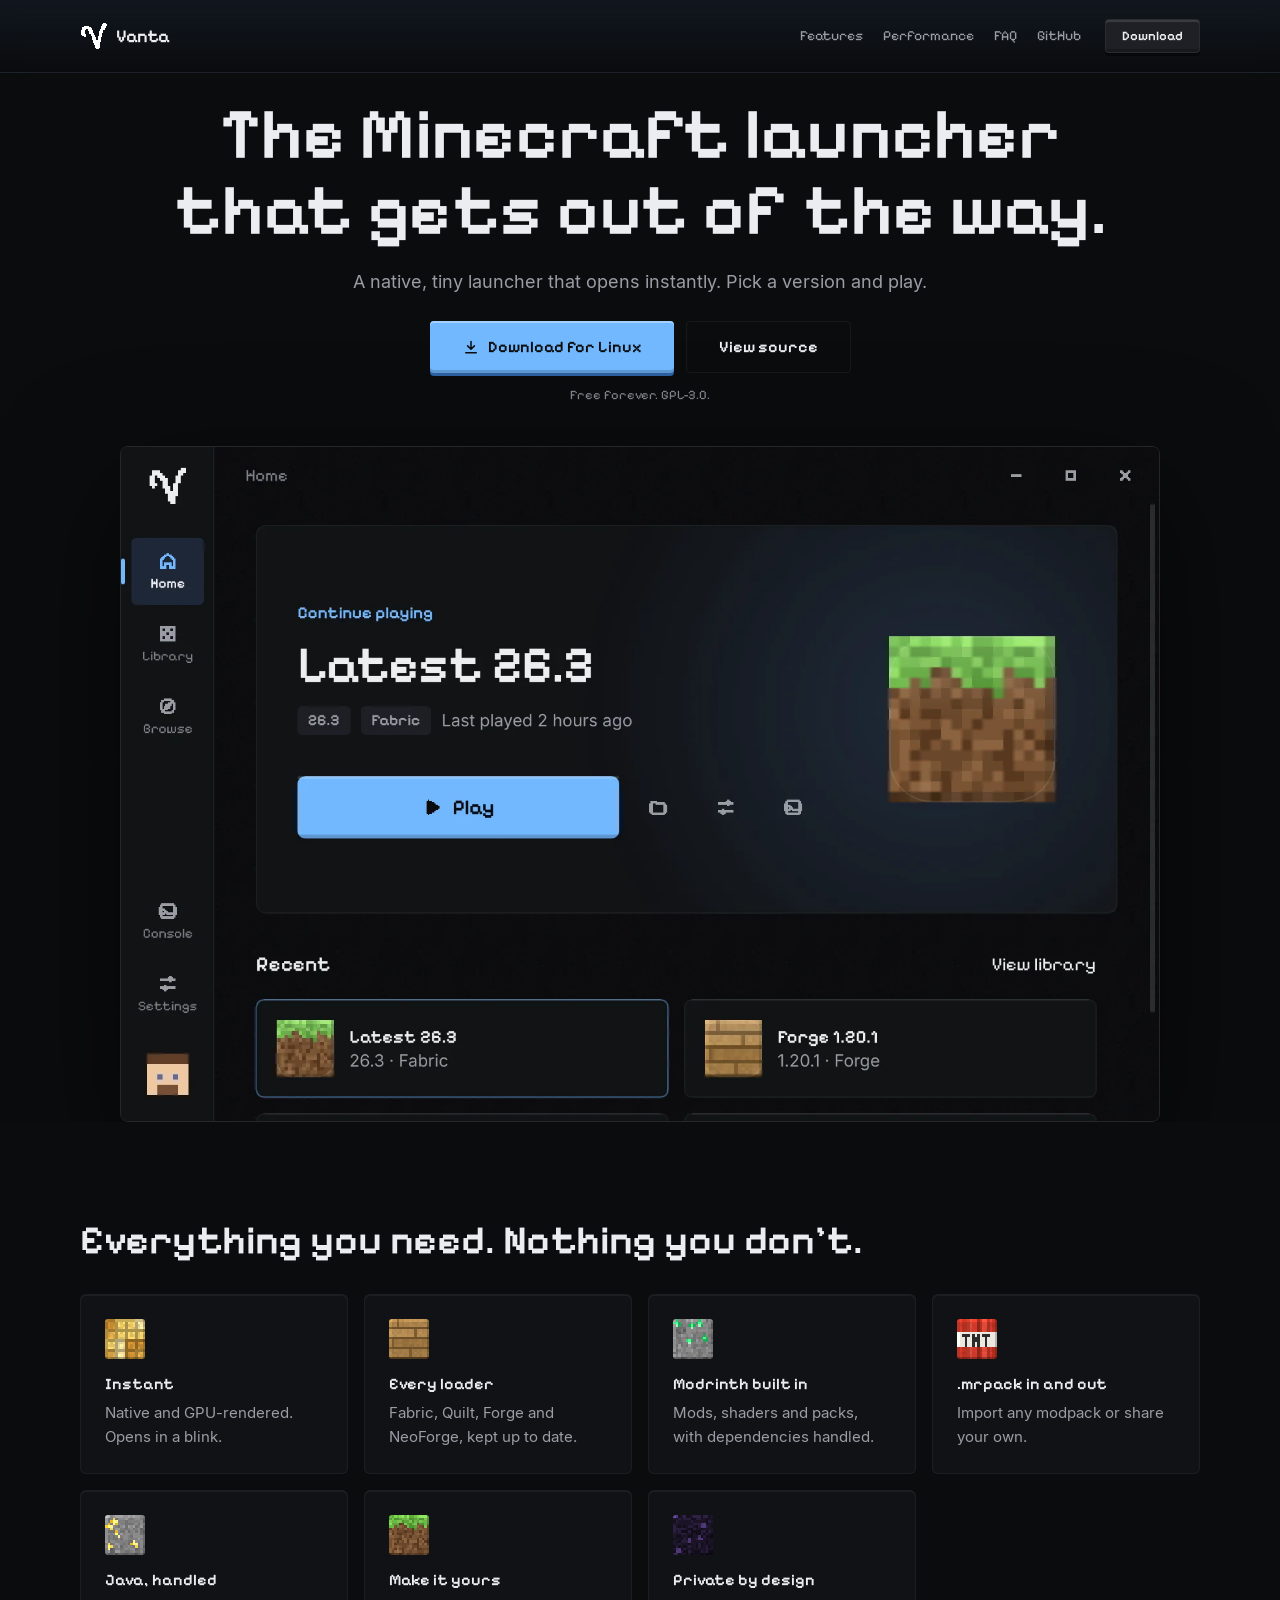
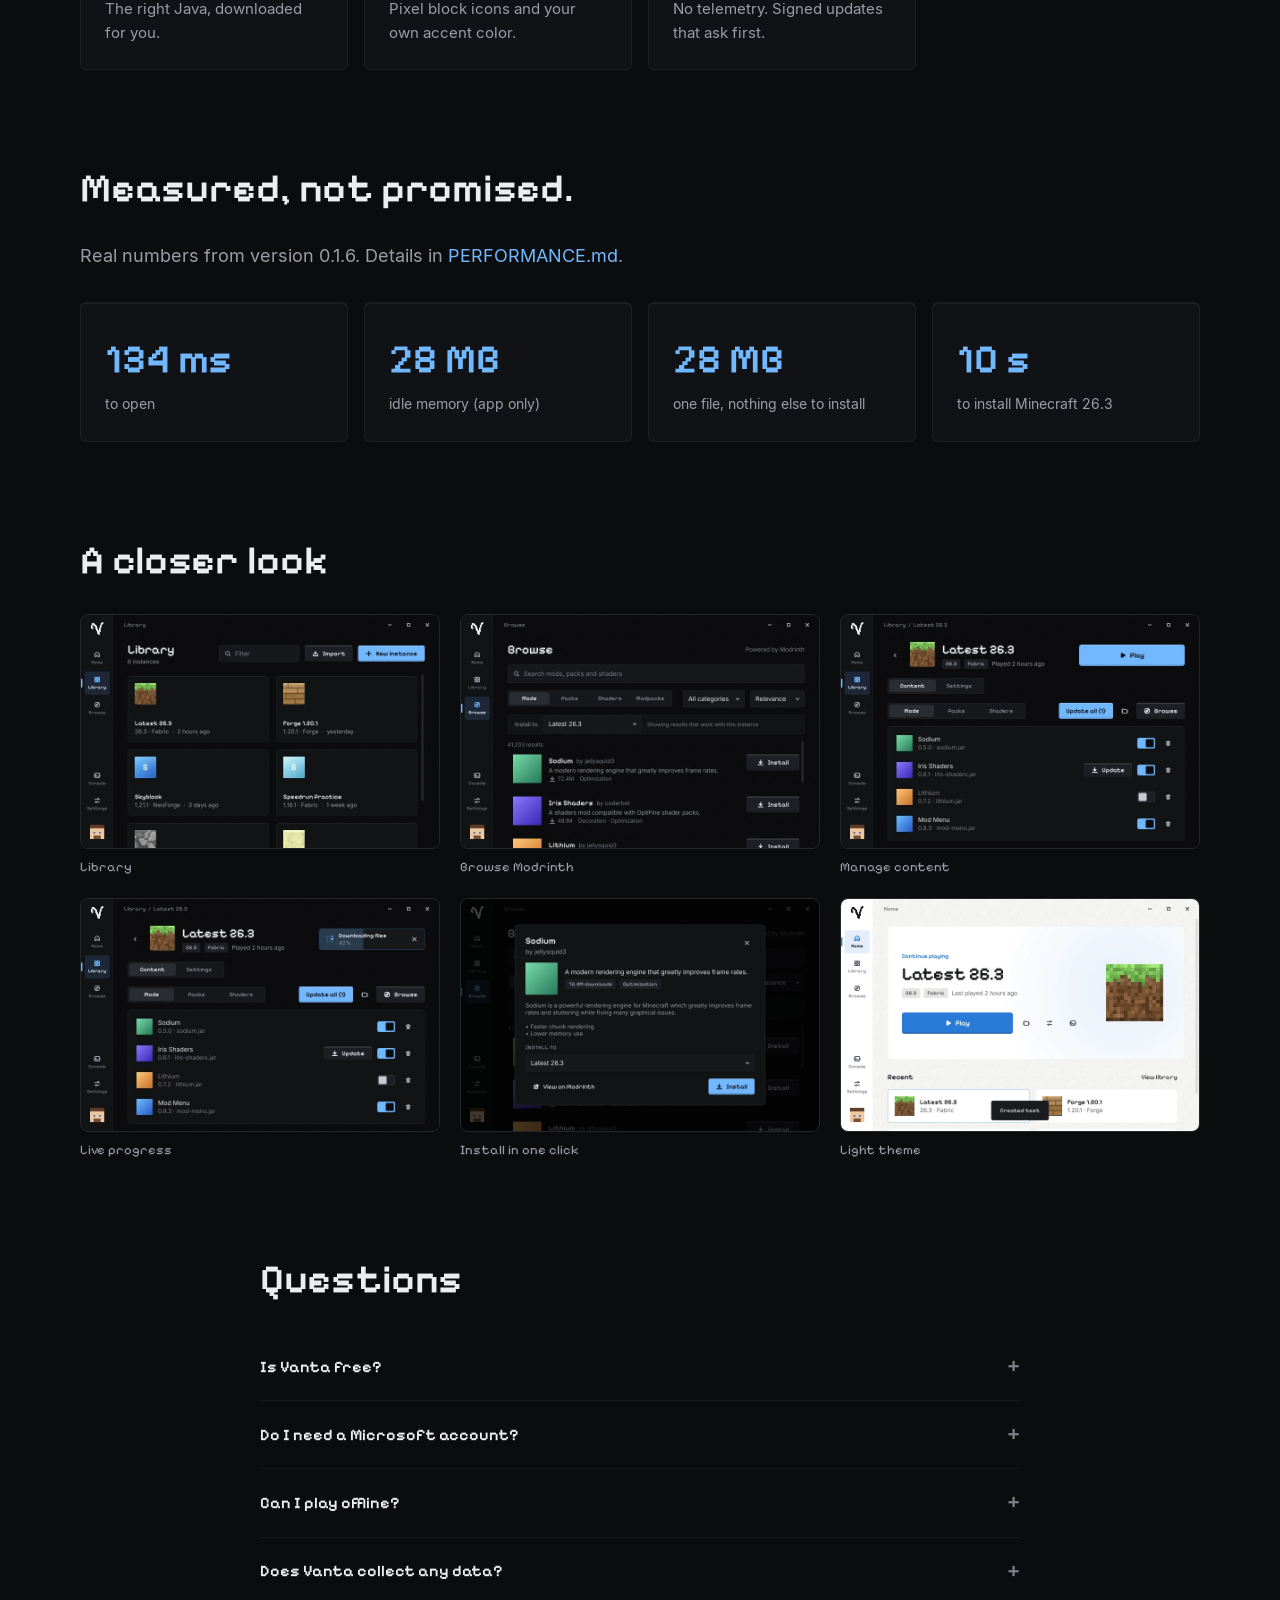
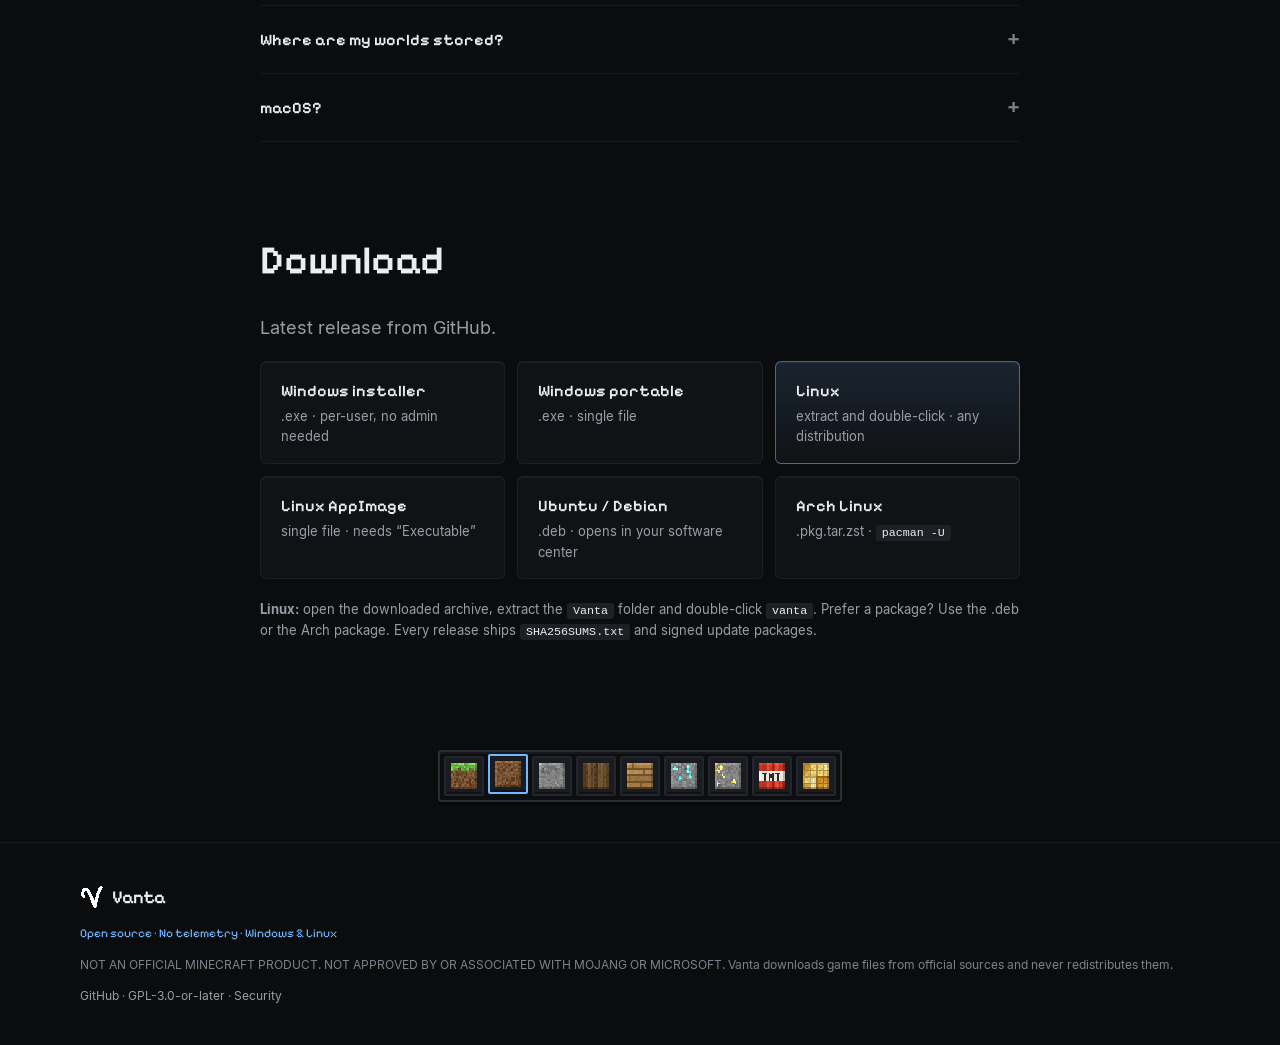
==== web/index.html @ 6bc15f26 "style(web): use VT323's 2 shape in Pixelify Sans" ====
<!doctype html>
<html lang="en">
<head>
  <meta charset="utf-8">
  <meta name="viewport" content="width=device-width, initial-scale=1, maximum-scale=1, user-scalable=no">
  <title>Vanta — a fast, minimal Minecraft launcher</title>
  <meta name="description" content="Vanta is a free, open-source launcher for Minecraft: Java Edition. Native, tiny, instant. Fabric, Quilt, Forge, NeoForge and Modrinth built in. No telemetry.">
  <meta name="theme-color" content="#0b0c0e">
  <link rel="canonical" href="https://getvanta.xyz/">
  <link rel="icon" href="favicon.ico?v=0.1.7d" sizes="any">
  <link rel="icon" href="assets/favicon-32.png?v=0.1.7d" sizes="32x32" type="image/png">
  <link rel="apple-touch-icon" href="assets/apple-touch-icon.png?v=0.1.7d">
  <meta property="og:site_name" content="Vanta">
  <meta property="og:title" content="Vanta — the Minecraft launcher that gets out of the way">
  <meta property="og:description" content="Free, open-source and tiny. Fabric, Forge, NeoForge and Quilt, Modrinth mods and modpacks, and Java handled for you. Windows and Linux, no telemetry.">
  <meta property="og:url" content="https://getvanta.xyz/">
  <meta property="og:type" content="website">
  <meta property="og:image" content="https://getvanta.xyz/assets/og.png?v=0.1.6">
  <meta property="og:image:type" content="image/png">
  <meta property="og:image:width" content="1200">
  <meta property="og:image:height" content="630">
  <meta property="og:image:alt" content="Vanta: a fast, minimal Minecraft launcher, with a screenshot of the app and a row of pixel-art blocks">
  <meta name="twitter:card" content="summary_large_image">
  <meta name="twitter:title" content="Vanta — the Minecraft launcher that gets out of the way">
  <meta name="twitter:description" content="Free, open-source and tiny. Mod loaders, Modrinth and Java handled for you. Windows and Linux.">
  <meta name="twitter:image" content="https://getvanta.xyz/assets/og.png?v=0.1.6">
  <link rel="preload" href="assets/fonts/Inter-Regular.woff2" as="font" type="font/woff2" crossorigin>
  <link rel="preload" href="assets/fonts/PixelifySans-SemiBold.woff2?v=12" as="font" type="font/woff2" crossorigin>
  <link rel="preload" href="assets/fonts/PixelifySans-Regular.woff2?v=12" as="font" type="font/woff2" crossorigin>
  <script>
    // Always open at the top on reload (unless a section link was used).
    if ("scrollRestoration" in history) history.scrollRestoration = "manual";
    if (!location.hash) window.scrollTo(0, 0);
  </script>
  <link rel="stylesheet" href="assets/tokens.css?v=0.1.7d">
  <link rel="stylesheet" href="assets/site.css?v=0.1.7d">
</head>
<body>
  <a class="skip" href="#main">Skip to content</a>
  <header class="nav">
    <div class="wrap nav-inner">
      <a class="brand" href="#" aria-label="Vanta home">
        <img class="pixel" src="assets/logo-px.png?v=0.1.7d" width="28" height="28" alt="">
        <span>Vanta</span>
      </a>
      <nav id="site-nav" aria-label="Primary">
        <a href="#features">Features</a>
        <a href="#performance">Performance</a>
        <a href="#faq">FAQ</a>
        <a href="https://github.com/Inpriv/vanta" rel="noopener">GitHub</a>
      </nav>
      <a class="btn btn-small" href="#download">Download</a>
      <button class="menu" type="button" aria-label="Menu" aria-expanded="false" aria-controls="site-nav">
        <span></span><span></span>
      </button>
    </div>
  </header>

  <main id="main">
    <section class="hero">
      <div class="glow" aria-hidden="true"></div>
      <div class="wrap hero-inner">
        <h1 class="reveal">The Minecraft launcher <br class="wide">that gets out of the way.</h1>
        <p class="lead reveal">A native, tiny launcher that opens instantly. Pick a version and play.</p>
        <div class="cta reveal">
          <a class="btn btn-primary btn-large" id="download-primary" href="#download">
            <svg aria-hidden="true" width="18" height="18" viewBox="0 0 24 24" fill="none" stroke="currentColor" stroke-width="2" stroke-linecap="round" stroke-linejoin="round"><path d="M12 4.5v10M7.5 10.5 12 15l4.5-4.5M5 19.5h14"/></svg>
            <span id="download-label">Download Vanta</span>
          </a>
          <a class="btn btn-ghost btn-large" id="secondary-cta" href="https://github.com/Inpriv/vanta" rel="noopener">View source</a>
        </div>
        <p class="hint reveal" id="download-hint">Free forever. GPL-3.0.</p>
        <figure class="shot reveal">
          <img src="assets/screenshots/home.webp?v=0.1.7d" width="800" height="520" alt="The Vanta home screen showing the featured instance and a Play button" fetchpriority="high">
        </figure>
      </div>
    </section>

    <section id="features" class="wrap section">
      <h2 class="reveal">Everything you need. Nothing you don't.</h2>
      <div class="grid">
        <article class="card reveal"><img class="ico pixel" src="assets/blocks/glowstone.png?v=0.1.7d" width="40" height="40" alt=""><h3>Instant</h3><p>Native and GPU-rendered. Opens in a blink.</p></article>
        <article class="card reveal"><img class="ico pixel" src="assets/blocks/planks.png?v=0.1.7d" width="40" height="40" alt=""><h3>Every loader</h3><p>Fabric, Quilt, Forge and NeoForge, kept up to date.</p></article>
        <article class="card reveal"><img class="ico pixel" src="assets/blocks/emerald_ore.png?v=0.1.7d" width="40" height="40" alt=""><h3>Modrinth built in</h3><p>Mods, shaders and packs, with dependencies handled.</p></article>
        <article class="card reveal"><img class="ico pixel" src="assets/blocks/tnt.png?v=0.1.7d" width="40" height="40" alt=""><h3>.mrpack in and out</h3><p>Import any modpack or share your own.</p></article>
        <article class="card reveal"><img class="ico pixel" src="assets/blocks/gold_ore.png?v=0.1.7d" width="40" height="40" alt=""><h3>Java, handled</h3><p>The right Java, downloaded for you.</p></article>
        <article class="card reveal"><img class="ico pixel" src="assets/blocks/grass.png?v=0.1.7d" width="40" height="40" alt=""><h3>Make it yours</h3><p>Pixel block icons and your own accent color.</p></article>
        <article class="card reveal"><img class="ico pixel" src="assets/blocks/obsidian.png?v=0.1.7d" width="40" height="40" alt=""><h3>Private by design</h3><p>No telemetry. Signed updates that ask first.</p></article>
      </div>
    </section>

    <section id="performance" class="section perf">
      <div class="wrap">
        <h2 class="reveal">Measured, not promised.</h2>
        <p class="lead reveal">Real numbers from version 0.1.6. Details in <a href="https://github.com/Inpriv/vanta/blob/main/docs/PERFORMANCE.md">PERFORMANCE.md</a>.</p>
        <div class="stats">
          <div class="stat reveal"><span class="num" data-perf="startup">134 ms</span><span class="label">to open</span></div>
          <div class="stat reveal"><span class="num" data-perf="memory">28 MB</span><span class="label">idle memory (app only)</span></div>
          <div class="stat reveal"><span class="num" data-perf="size">28 MB</span><span class="label">one file, nothing else to install</span></div>
          <div class="stat reveal"><span class="num" data-perf="install">10 s</span><span class="label">to install Minecraft 26.3</span></div>
        </div>
      </div>
    </section>

    <section class="wrap section">
      <h2 class="reveal">A closer look</h2>
      <div class="gallery reveal">
        <figure><img src="assets/screenshots/library.webp?v=0.1.7d" width="800" height="520" loading="lazy" alt="Library with instance cards"><figcaption>Library</figcaption></figure>
        <figure><img src="assets/screenshots/browse.webp?v=0.1.7d" width="800" height="520" loading="lazy" alt="Browsing mods from Modrinth"><figcaption>Browse Modrinth</figcaption></figure>
        <figure><img src="assets/screenshots/instance.webp?v=0.1.7d" width="800" height="520" loading="lazy" alt="Instance page with installed mods"><figcaption>Manage content</figcaption></figure>
        <figure><img src="assets/screenshots/launching.webp?v=0.1.7d" width="800" height="520" loading="lazy" alt="Play button filling with live download progress"><figcaption>Live progress</figcaption></figure>
        <figure><img src="assets/screenshots/project.webp?v=0.1.7d" width="800" height="520" loading="lazy" alt="Mod details inside Vanta"><figcaption>Install in one click</figcaption></figure>
        <figure><img src="assets/screenshots/home-light.webp?v=0.1.7d" width="800" height="520" loading="lazy" alt="Vanta in the light theme"><figcaption>Light theme</figcaption></figure>
      </div>
    </section>

    <section id="faq" class="wrap section narrow">
      <h2 class="reveal">Questions</h2>
      <details class="reveal"><summary>Is Vanta free?</summary><p>Yes. Vanta is free and open source under the GPL-3.0-or-later license.</p></details>
      <details class="reveal"><summary>Do I need a Microsoft account?</summary><p>Not right now. Vanta uses offline accounts (just a username) while Microsoft sign-in is coming soon. The same username always keeps the same player, so your inventory and progress stay with you. Microsoft sign-in will be needed for online servers, skins and Realms.</p></details>
      <details class="reveal"><summary>Can I play offline?</summary><p>If an account has signed in and verified ownership before, Vanta can launch it without a connection. Online servers still need a working session.</p></details>
      <details class="reveal"><summary>Does Vanta collect any data?</summary><p>No. There is no telemetry or analytics. Vanta only talks to Microsoft, Mojang, the mod loader sites, Modrinth and GitHub (for updates).</p></details>
      <details class="reveal"><summary>Where are my worlds stored?</summary><p>Each instance has its own folder inside Vanta's data directory. Use “Open folder” on any instance to find it.</p></details>
      <details class="reveal"><summary>macOS?</summary><p>Not yet. Vanta is built for Windows and Linux first.</p></details>
    </section>

    <section id="download" class="section download">
      <div class="wrap narrow">
        <h2 class="reveal">Download</h2>
        <p class="lead reveal" id="release-line">Latest release from GitHub.</p>
        <div class="downloads">
          <a class="dl reveal" data-asset="setup" href="https://github.com/Inpriv/vanta/releases/latest"><strong>Windows installer</strong><span>.exe · per-user, no admin needed</span></a>
          <a class="dl reveal" data-asset="portable" href="https://github.com/Inpriv/vanta/releases/latest"><strong>Windows portable</strong><span>.exe · single file</span></a>
          <a class="dl reveal" data-asset="linux" href="https://github.com/Inpriv/vanta/releases/latest"><strong>Linux</strong><span>extract and double-click · any distribution</span></a>
          <a class="dl reveal" data-asset="appimage" href="https://github.com/Inpriv/vanta/releases/latest"><strong>Linux AppImage</strong><span>single file · needs “Executable”</span></a>
          <a class="dl reveal" data-asset="deb" href="https://github.com/Inpriv/vanta/releases/latest"><strong>Ubuntu / Debian</strong><span>.deb · opens in your software center</span></a>
          <a class="dl reveal" data-asset="arch" href="https://github.com/Inpriv/vanta/releases/latest"><strong>Arch Linux</strong><span>.pkg.tar.zst · <code>pacman -U</code></span></a>
        </div>
        <p class="note reveal"><strong>Linux:</strong> open the downloaded archive, extract the <code>Vanta</code> folder and double-click <code>vanta</code>. Prefer a package? Use the .deb or the Arch package. Every release ships <code>SHA256SUMS.txt</code> and signed update packages.</p>
      </div>
    </section>
    <div class="wrap hotbar-end">
      <div class="hotbar reveal" aria-hidden="true">
        <span class="slot on"><img class="pixel" src="assets/blocks/grass.png?v=0.1.7d" width="16" height="16" alt=""></span>
        <span class="slot"><img class="pixel" src="assets/blocks/dirt.png?v=0.1.7d" width="16" height="16" alt=""></span>
        <span class="slot"><img class="pixel" src="assets/blocks/stone.png?v=0.1.7d" width="16" height="16" alt=""></span>
        <span class="slot"><img class="pixel" src="assets/blocks/oak_log.png?v=0.1.7d" width="16" height="16" alt=""></span>
        <span class="slot"><img class="pixel" src="assets/blocks/planks.png?v=0.1.7d" width="16" height="16" alt=""></span>
        <span class="slot"><img class="pixel" src="assets/blocks/diamond_ore.png?v=0.1.7d" width="16" height="16" alt=""></span>
        <span class="slot"><img class="pixel" src="assets/blocks/gold_ore.png?v=0.1.7d" width="16" height="16" alt=""></span>
        <span class="slot"><img class="pixel" src="assets/blocks/tnt.png?v=0.1.7d" width="16" height="16" alt=""></span>
        <span class="slot"><img class="pixel" src="assets/blocks/glowstone.png?v=0.1.7d" width="16" height="16" alt=""></span>
      </div>
    </div>
  </main>

  <footer class="footer">
    <div class="wrap footer-inner">
      <div class="brand"><img class="pixel" src="assets/logo-px.png?v=0.1.7d" width="24" height="24" alt=""><span>Vanta</span></div>
      <p class="footer-tag">Open source · No telemetry · Windows &amp; Linux</p>
      <p>NOT AN OFFICIAL MINECRAFT PRODUCT. NOT APPROVED BY OR ASSOCIATED WITH MOJANG OR MICROSOFT. Vanta downloads game files from official sources and never redistributes them.</p>
      <p><a href="https://github.com/Inpriv/vanta">GitHub</a> · <a href="https://github.com/Inpriv/vanta/blob/main/LICENSE">GPL-3.0-or-later</a> · <a href="https://github.com/Inpriv/vanta/blob/main/SECURITY.md">Security</a></p>
    </div>
  </footer>
  <script src="assets/site.js?v=0.1.7d" defer></script>
</body>
</html>
---- web/assets/tokens.css ----
/* Vanta design tokens — mirror of crates/vanta-app/ui/theme.slint (see docs/DESIGN.md). */
:root {
  --bg: #0b0c0e;
  --surface-1: #111215;
  --surface-2: #17191d;
  --surface-3: #1e2025;
  --border: rgba(255, 255, 255, 0.05);
  --border-strong: rgba(255, 255, 255, 0.11);
  --text: #ecedf0;
  --text-muted: #9a9da6;
  --text-faint: #7e818a;
  --accent: #72b8ff;
  --on-accent: #0b0c0e;
  --accent-soft: rgba(114, 184, 255, 0.14);
  --danger: #ff6b6b;

  --font: "Inter", ui-sans-serif, system-ui, -apple-system, "Segoe UI", sans-serif;
  --pixel: "Pixelify Sans", "Inter", ui-sans-serif, system-ui, sans-serif;
  --fs-caption: 12px;
  --fs-small: 13px;
  --fs-body: 14px;
  --fs-subtitle: 16px;
  --fs-title: 20px;
  --fs-display: 28px;
  --fs-hero: 40px;

  --s1: 4px; --s2: 8px; --s3: 12px; --s4: 16px; --s5: 20px; --s6: 24px;
  --s8: 32px; --s10: 40px; --s12: 48px; --s16: 64px; --s24: 96px;

  --r-sm: 3px; --r-md: 4px; --r-lg: 6px; --r-xl: 8px;

  --dur-fast: 120ms;
  --dur-base: 180ms;
  --dur-slow: 260ms;
  --ease-out: cubic-bezier(0.22, 1, 0.36, 1);
  --ease-spring: cubic-bezier(0.34, 1.4, 0.64, 1);
}

@media (prefers-reduced-motion: reduce) {
  :root { --dur-fast: 0ms; --dur-base: 0ms; --dur-slow: 0ms; }
}
---- web/assets/site.css ----
@font-face { font-family: "Inter"; src: url("fonts/Inter-Regular.woff2") format("woff2"); font-weight: 400; font-display: swap; }
@font-face { font-family: "Inter"; src: url("fonts/Inter-SemiBold.woff2") format("woff2"); font-weight: 500 600; font-display: swap; }
@font-face { font-family: "Inter"; src: url("fonts/Inter-Bold.woff2") format("woff2"); font-weight: 700; font-display: swap; }
@font-face { font-family: "Pixelify Sans"; src: url("fonts/PixelifySans-Regular.woff2?v=12") format("woff2"); font-weight: 400; font-display: swap; }
@font-face { font-family: "Pixelify Sans"; src: url("fonts/PixelifySans-SemiBold.woff2?v=12") format("woff2"); font-weight: 500 700; font-display: swap; }

*, *::before, *::after { box-sizing: border-box; }
html { scroll-behavior: smooth; -webkit-text-size-adjust: 100%; -webkit-tap-highlight-color: transparent; touch-action: pan-x pan-y; }
a, button, summary { -webkit-tap-highlight-color: transparent; touch-action: manipulation; }
@media (prefers-reduced-motion: reduce) { html { scroll-behavior: auto; } }
body {
  margin: 0;
  background: var(--bg);
  color: var(--text);
  font: 400 16px/1.6 var(--font);
  -webkit-font-smoothing: antialiased;
}
img { max-width: 100%; height: auto; display: block; }
a { color: var(--accent); text-decoration: none; }
@media (hover: hover) { a:hover { text-decoration: underline; } }
:focus-visible { outline: 2px solid var(--accent); outline-offset: 3px; border-radius: 4px; }
code { font: 500 0.9em ui-monospace, SFMono-Regular, Menlo, monospace; background: var(--surface-3); padding: 1px 6px; border-radius: 4px; color: var(--text); }

.skip { position: absolute; left: -999px; top: 8px; background: var(--accent); color: var(--on-accent); padding: 8px 12px; border-radius: var(--r-md); z-index: 10; }
.skip:focus { left: 8px; }

.wrap { width: min(1120px, 100% - 32px); margin-inline: auto; }
.narrow { width: min(760px, 100% - 32px); }
.section { padding-block: var(--s24) 0; }
h1, h2, h3 { margin: 0; letter-spacing: -0.02em; line-height: 1.1; }
h2 { font-size: clamp(28px, 4vw, 40px); margin-bottom: var(--s8); }
h3 { font-size: var(--fs-subtitle); margin-bottom: var(--s2); }
.lead { color: var(--text-muted); font-size: 18px; max-width: 60ch; }

/* Nav */
.nav { position: sticky; top: 0; z-index: 5; backdrop-filter: saturate(140%) blur(14px); background: linear-gradient(180deg, rgba(114, 184, 255, 0.07) 0%, rgba(114, 184, 255, 0) 100%), rgba(11, 12, 14, 0.72); border-bottom: 1px solid var(--border); }
.nav-inner { display: flex; align-items: center; gap: var(--s6); height: 72px; }
.brand span { font-size: 18px; }
.brand { display: inline-flex; align-items: center; gap: var(--s2); color: var(--text); font-weight: 700; }
.brand:hover { text-decoration: none; }
.nav nav { display: flex; gap: var(--s5); margin-left: auto; }
.nav nav a { color: var(--text-muted); font-size: var(--fs-body); transition: color var(--dur-fast) var(--ease-out); }
@media (hover: hover) { .nav nav a:hover { color: var(--text); text-decoration: none; } }
.menu { display: none; width: 34px; height: 34px; border: 1px solid var(--border); border-radius: var(--r-md); background: var(--surface-2); padding: 0; cursor: pointer; position: relative; }
.menu span { position: absolute; left: 9px; right: 9px; height: 2px; border-radius: 1px; background: var(--text); transition: transform var(--dur-base) var(--ease-out), top var(--dur-base) var(--ease-out); }
.menu span:first-child { top: 11px; }
.menu span:last-child { top: 19px; }
.menu[aria-expanded="true"] span:first-child { top: 15px; transform: rotate(45deg); }
.menu[aria-expanded="true"] span:last-child { top: 15px; transform: rotate(-45deg); }


/* Buttons */
.btn {
  display: inline-flex; align-items: center; justify-content: center; gap: var(--s2);
  height: 40px; padding: 0 var(--s5); border-radius: var(--r-md);
  font: 600 var(--fs-body) var(--font); color: var(--text);
  background: var(--surface-3); border: 1px solid var(--border);
  transition: transform var(--dur-fast) var(--ease-out), background var(--dur-base) var(--ease-out), box-shadow var(--dur-base) var(--ease-out);
}
.btn:hover { text-decoration: none; }
@media (hover: hover) { .btn:hover { background: #262930; } }
.btn:active { transform: translateY(1px); }
.btn-small { height: 34px; padding: 0 var(--s4); font-size: var(--fs-small); }
.btn-large { height: 52px; padding: 0 var(--s8); font-size: var(--fs-subtitle); border-radius: var(--r-lg); }
.btn-primary { background: var(--accent); color: var(--on-accent); border-color: transparent; box-shadow: 0 8px 30px rgba(114, 184, 255, 0.18); }
@media (hover: hover) { .btn-primary:hover { background: #93c9ff; box-shadow: 0 10px 40px rgba(114, 184, 255, 0.3); transform: translateY(-1px); } }
.btn-ghost { background: transparent; }
@media (hover: hover) { .btn-ghost:hover { background: var(--surface-2); } }

/* Hero */
.hero { position: relative; overflow: hidden; padding-top: var(--s6); }
.glow { display: none; }
.hero-inner { position: relative; text-align: center; }
.hero h1 { font-size: clamp(38px, 6.4vw, 72px); font-weight: 700; letter-spacing: -0.035em; }
.hero .lead { margin: var(--s5) auto 0; }
.cta { display: flex; gap: var(--s3); justify-content: center; flex-wrap: wrap; margin-top: var(--s6); }
.hint { color: var(--text-faint); font-size: var(--fs-small); margin-top: var(--s3); }
.shot { margin: var(--s10) auto 0; border-radius: var(--r-xl); overflow: hidden; border: 1px solid var(--border-strong); box-shadow: 0 40px 120px rgba(0, 0, 0, 0.55); max-width: 1040px; }
.shot img, .gallery img { width: 100%; }

/* Features */
.grid { display: grid; grid-template-columns: repeat(auto-fit, minmax(260px, 1fr)); gap: var(--s4); }
.card { background: var(--surface-1); border: 1px solid var(--border); border-radius: var(--r-lg); padding: var(--s6); transition: transform var(--dur-base) var(--ease-out), border-color var(--dur-base) var(--ease-out), box-shadow var(--dur-base) var(--ease-out); }
@media (hover: hover) { .card:hover { transform: translateY(-3px); border-color: var(--border-strong); box-shadow: 0 16px 40px rgba(0, 0, 0, 0.35); } }
.card p { color: var(--text-muted); margin: 0; font-size: 15px; }
.ico { width: 36px; height: 36px; display: grid; place-items: center; border-radius: var(--r-md); background: var(--accent-soft); color: var(--accent); margin-bottom: var(--s4); font-size: 18px; }

/* Performance */
.perf .lead { margin-bottom: var(--s8); }
.stats { display: grid; grid-template-columns: repeat(auto-fit, minmax(200px, 1fr)); gap: var(--s4); }
.stat { background: var(--surface-1); border: 1px solid var(--border); border-radius: var(--r-lg); padding: var(--s6); }
.num { display: block; font-size: 40px; font-weight: 700; letter-spacing: -0.03em; color: var(--accent); font-variant-numeric: tabular-nums; }
.label { color: var(--text-muted); font-size: var(--fs-body); }

/* Gallery */
.gallery { display: grid; grid-template-columns: repeat(auto-fit, minmax(320px, 1fr)); gap: var(--s5); }
.gallery figure { margin: 0; }
.gallery img { border-radius: var(--r-lg); border: 1px solid var(--border-strong); transition: transform var(--dur-slow) var(--ease-out); }
@media (hover: hover) { .gallery figure:hover img { transform: scale(1.015); } }
figcaption { color: var(--text-muted); font-size: var(--fs-small); margin-top: var(--s2); }

/* FAQ */
details { border-bottom: 1px solid var(--border); padding: var(--s4) 0; }
summary { cursor: pointer; font-weight: 600; list-style: none; display: flex; justify-content: space-between; align-items: center; }
summary::-webkit-details-marker { display: none; }
summary::after { content: "+"; color: var(--text-faint); font-weight: 400; font-size: 22px; transition: transform var(--dur-base) var(--ease-out); }
details[open] summary::after { transform: rotate(45deg); }
details p { color: var(--text-muted); margin: var(--s3) 0 0; }

/* Download */
.download { padding-bottom: var(--s24); }
.downloads { display: grid; grid-template-columns: repeat(auto-fit, minmax(220px, 1fr)); gap: var(--s3); }
.dl { display: flex; flex-direction: column; gap: 2px; padding: var(--s4) var(--s5); border-radius: var(--r-lg); background: var(--surface-1); border: 1px solid var(--border); color: var(--text); transition: border-color var(--dur-base) var(--ease-out), transform var(--dur-base) var(--ease-out); }
@media (hover: hover) { .dl:hover { text-decoration: none; border-color: var(--accent); transform: translateY(-2px); } }
.dl span { color: var(--text-muted); font-size: var(--fs-small); }
.dl.recommended { border-color: rgba(114, 184, 255, 0.5); background: linear-gradient(180deg, var(--accent-soft), var(--surface-1)); }
.note { color: var(--text-muted); font-size: var(--fs-small); margin-top: var(--s5); }

/* Footer */
.footer { border-top: 1px solid var(--border); padding: var(--s10) 0; }
.footer-inner { display: grid; gap: var(--s3); }
.footer p { margin: 0; color: var(--text-faint); font-size: var(--fs-caption); }
.footer a { color: var(--text-muted); }

/* Scroll reveal (JS adds .in; without JS everything is visible). */
.js .reveal { opacity: 0; transform: translateY(12px); transition: opacity var(--dur-slow) var(--ease-out), transform var(--dur-slow) var(--ease-out); }
.js .reveal.in { opacity: 1; transform: none; }
.js .gallery.reveal { transform: none; }
@media (prefers-reduced-motion: reduce) { .js .reveal { opacity: 1; transform: none; transition: none; } }

/* Phones and small tablets */
@media (max-width: 720px) {
  .nav-inner { height: 60px; gap: var(--s3); }
  .nav .btn-small { margin-left: auto; }
  .menu { display: block; }
  .nav nav {
    position: absolute; top: 60px; left: 0; right: 0;
    display: flex; flex-direction: column; gap: 0;
    padding: var(--s2) 16px var(--s4);
    background: rgba(11, 12, 14, 0.97); border-bottom: 1px solid var(--border);
    opacity: 0; transform: translateY(-6px); pointer-events: none;
    transition: opacity var(--dur-base) var(--ease-out), transform var(--dur-base) var(--ease-out);
  }
  .nav nav.open { opacity: 1; transform: none; pointer-events: auto; }
  .nav nav a { padding: 14px 4px; font-size: 16px; border-bottom: 1px solid var(--border); }
  .nav nav a:last-child { border-bottom: 0; }

  br.wide { display: none; }
  .section { padding-top: var(--s16); }
  .hero { padding-top: var(--s5); }
  .hero .lead { font-size: 16px; }
  .lead { font-size: 16px; }
  .cta { flex-direction: column; align-items: stretch; width: 100%; max-width: 360px; margin-inline: auto; }
  .cta .btn { width: 100%; }
  .shot { margin-top: var(--s8); border-radius: var(--r-lg); }
  .card { padding: var(--s5); }
  .stats { grid-template-columns: 1fr 1fr; gap: var(--s3); }
  .stat { padding: var(--s4); }
  .num { font-size: 28px; }
  .label { font-size: var(--fs-small); }
  /* Swipeable screenshot carousel */
  .gallery { position: relative; display: flex; overflow-x: auto; scroll-snap-type: x mandatory; gap: var(--s3); padding-bottom: var(--s2); margin-inline: -16px; padding-inline: 16px; scrollbar-width: none; }
  .gallery::-webkit-scrollbar { display: none; }
  .gallery figure { flex: 0 0 85%; scroll-snap-align: center; will-change: opacity; }
  .downloads { grid-template-columns: 1fr; }
  .download { padding-bottom: var(--s16); }
  h2 { margin-bottom: var(--s6); }
}

/* ---- Pixel style (matches the launcher) ---- */
body { background: var(--bg) url("../grain.png") repeat; image-rendering: auto; }
.pixel { image-rendering: pixelated; image-rendering: crisp-edges; }
h1, h2, h3, .btn, .nav nav a, .brand span, .num, summary, .dl strong, figcaption, .hint, .footer-tag {
  font-family: var(--pixel);
  letter-spacing: 0;
}
.hero h1 { font-weight: 600; letter-spacing: 0; line-height: 1.05; }
h2 { font-weight: 600; }

/* Block buttons: light top edge, darker lip, hard pixel shadow. */
.btn {
  border-radius: var(--r-md);
  box-shadow: inset 0 2px 0 rgba(255, 255, 255, 0.12), inset 0 -3px 0 rgba(0, 0, 0, 0.22), 0 3px 0 rgba(0, 0, 0, 0.45);
  transition: transform var(--dur-fast) var(--ease-out), box-shadow var(--dur-fast) var(--ease-out), background var(--dur-base) var(--ease-out);
}
@media (hover: hover) { .btn:hover { transform: translateY(-1px); box-shadow: inset 0 2px 0 rgba(255, 255, 255, 0.12), inset 0 -3px 0 rgba(0, 0, 0, 0.22), 0 4px 0 rgba(0, 0, 0, 0.45); } }
.btn:active { transform: translateY(2px); box-shadow: inset 0 2px 0 rgba(255, 255, 255, 0.12), inset 0 -2px 0 rgba(0, 0, 0, 0.22), 0 1px 0 rgba(0, 0, 0, 0.45); }
.btn-primary { border: 0; box-shadow: inset 0 2px 0 rgba(255, 255, 255, 0.35), inset 0 -3px 0 rgba(0, 0, 0, 0.18), 0 3px 0 #2b5f9e; }
@media (hover: hover) { .btn-primary:hover { box-shadow: inset 0 2px 0 rgba(255, 255, 255, 0.35), inset 0 -3px 0 rgba(0, 0, 0, 0.18), 0 4px 0 #2b5f9e; } }
.btn-primary:active { box-shadow: inset 0 2px 0 rgba(255, 255, 255, 0.35), inset 0 -2px 0 rgba(0, 0, 0, 0.18), 0 1px 0 #2b5f9e; }
.btn-ghost { box-shadow: none; }
@media (hover: hover) { .btn-ghost:hover { box-shadow: none; } }
.btn-ghost:active { box-shadow: none; }

/* Cards and download tiles: pixel highlight and hard shadow on hover. */
.card, .stat, .dl { box-shadow: inset 0 1px 0 rgba(255, 255, 255, 0.05); }
@media (hover: hover) { .card:hover, .dl:hover { box-shadow: inset 0 1px 0 rgba(255, 255, 255, 0.07), 0 4px 0 rgba(0, 0, 0, 0.5); } }
.ico { width: 40px; height: 40px; border-radius: var(--r-sm); background: none; margin-bottom: var(--s4); display: block; }
.shot, .gallery img { border-radius: var(--r-xl); }
code { border-radius: var(--r-sm); }

/* Hotbar of block slots under the hero buttons. */
.hotbar { display: inline-flex; gap: 4px; margin-top: var(--s8); padding: 4px; background: #0d0e11; border: 2px solid #2a2d33; border-radius: var(--r-sm); box-shadow: inset 0 2px 0 rgba(255, 255, 255, 0.04), 0 3px 0 rgba(0, 0, 0, 0.5); }
.hotbar-end { text-align: center; padding-bottom: var(--s10); }
.hotbar-end .hotbar { margin-top: 0; }
.slot { width: 40px; height: 40px; display: grid; place-items: center; background: #1a1c21; border: 2px solid #23262c; border-radius: 2px; box-shadow: inset 0 -2px 0 rgba(0, 0, 0, 0.35); transition: border-color var(--dur-fast) var(--ease-out), transform var(--dur-fast) var(--ease-out); }
.slot img { width: 26px; height: 26px; }
.slot.on { border-color: var(--accent); transform: translateY(-2px); }

/* Press feedback without the mobile tap highlight. Hover effects only apply
   with a mouse (above), so nothing stays lit after a tap. */
@media (hover: none) {
  .btn:active, .dl:active, .card:active, .menu:active { filter: brightness(0.92); }
  .btn-ghost:active { background: var(--surface-2); }
  /* Holding a button or picture shouldn't open the browser's link menu. */
  a, button, img, .slot { -webkit-touch-callout: none; -webkit-user-select: none; user-select: none; -webkit-user-drag: none; }
}

@media (max-width: 720px) {
  .hero h1 { font-size: clamp(30px, 9vw, 40px); line-height: 1.1; text-wrap: balance; }
  .hero .lead { font-size: 15px; line-height: 1.55; margin-top: var(--s4); }
  .hotbar { gap: 3px; padding: 3px; }
  .slot { width: calc((100vw - 32px - 6px - 24px - 8px) / 9); height: auto; aspect-ratio: 1; max-width: 40px; }
  .slot img { width: 62%; height: 62%; }
  /* Compact two-column feature grid. */
  .grid { grid-template-columns: 1fr 1fr; gap: var(--s3); }
  .grid .card:last-child:nth-child(odd) { grid-column: span 2; }
  .card { padding: var(--s4); }
  .card h3 { font-size: 15px; }
  .card p { font-size: 13px; line-height: 1.5; }
  .ico { width: 32px; height: 32px; margin-bottom: var(--s3); }
  h2 { font-size: 26px; }
}


.btn.is-disabled, .btn.is-disabled:hover, .btn.is-disabled:active { background: var(--surface-3); color: var(--text-muted); border-color: var(--surface-3); box-shadow: none; transform: none; cursor: default; }
.btn.is-disabled svg { display: none; }
.footer .footer-tag { color: var(--accent); }
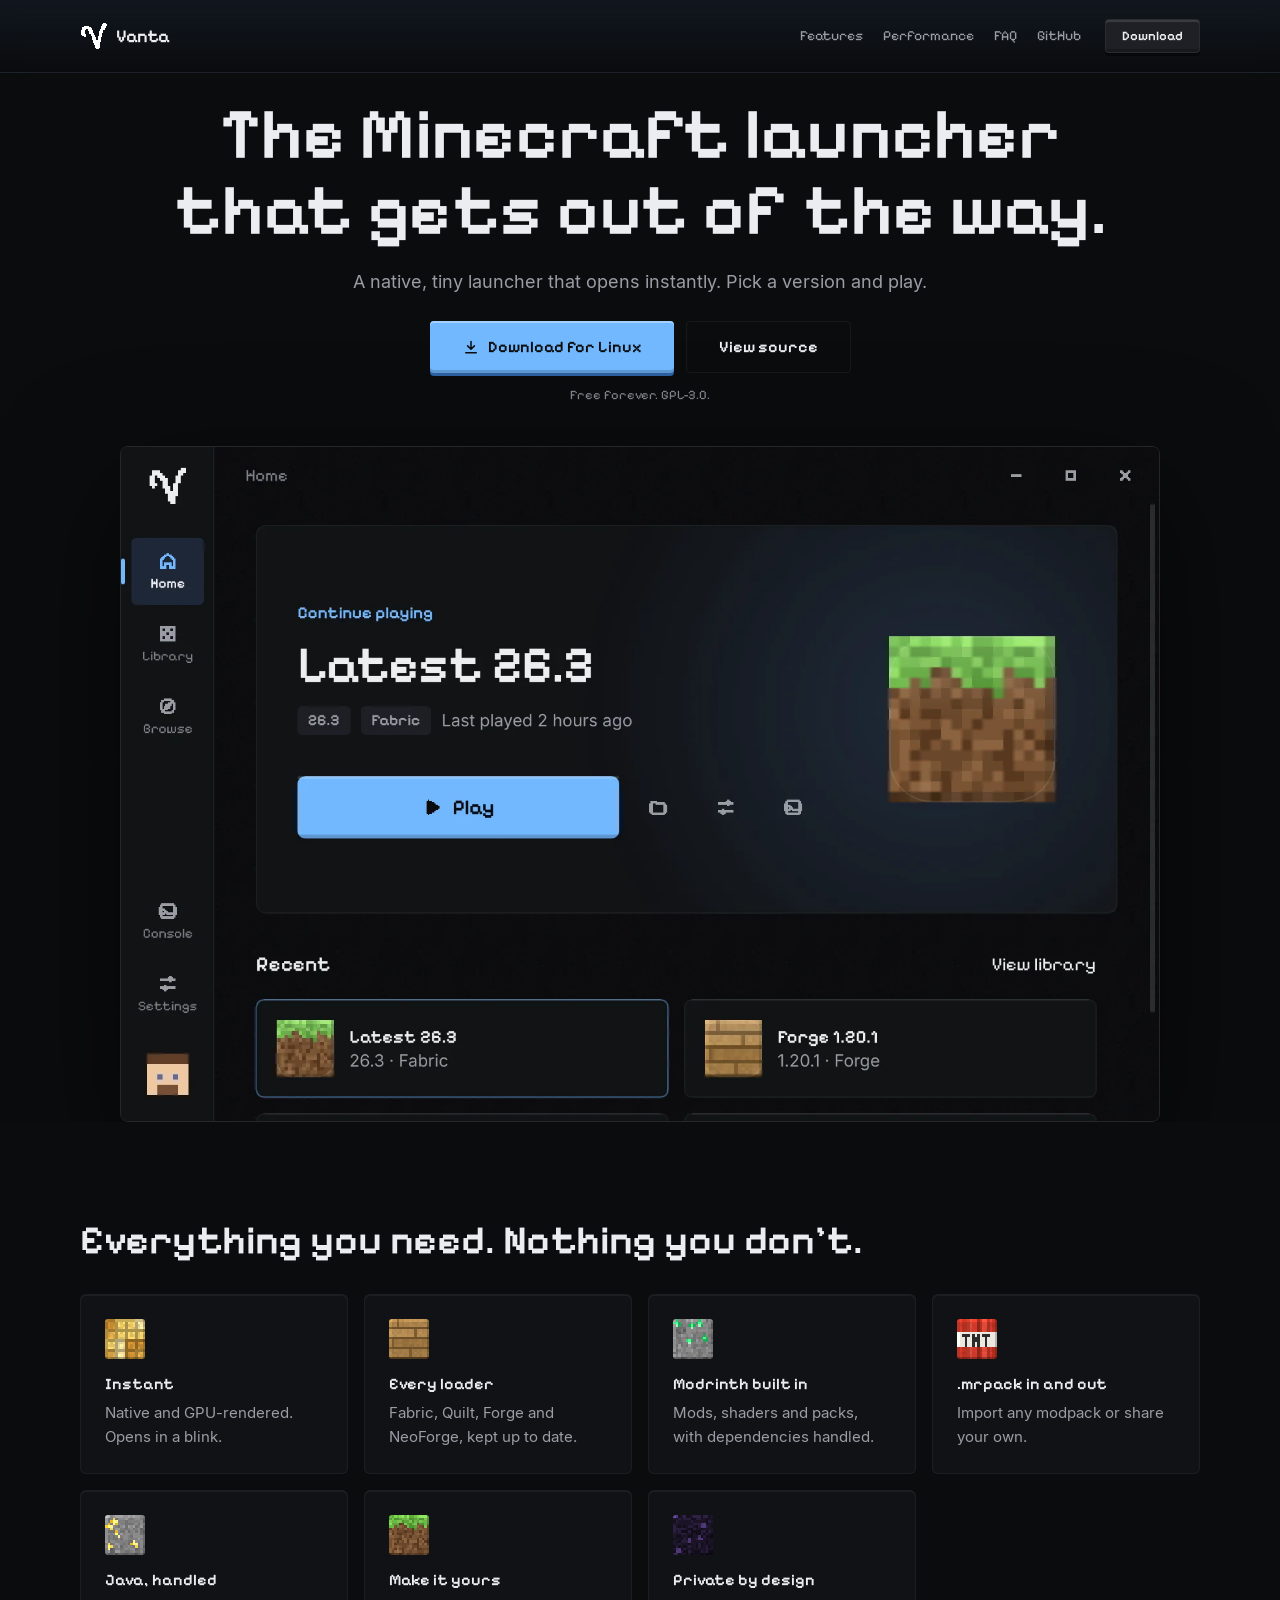
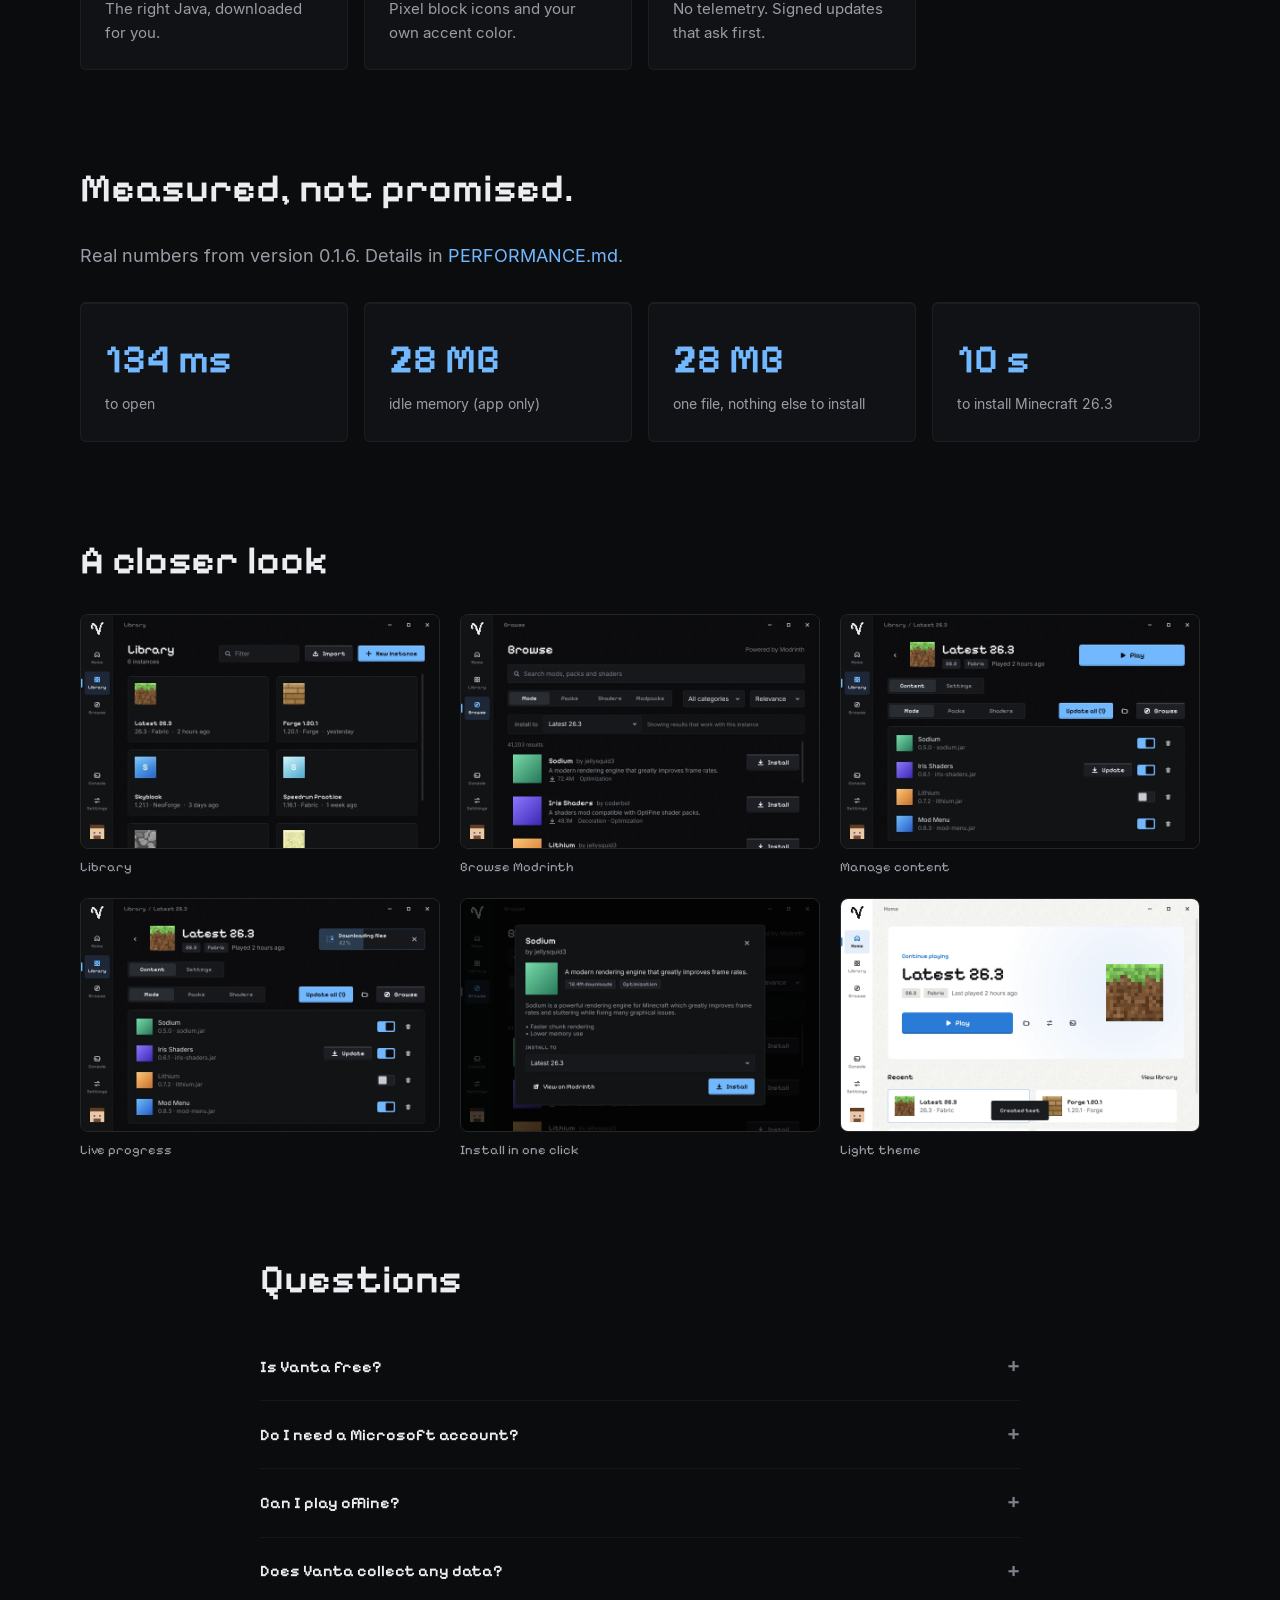
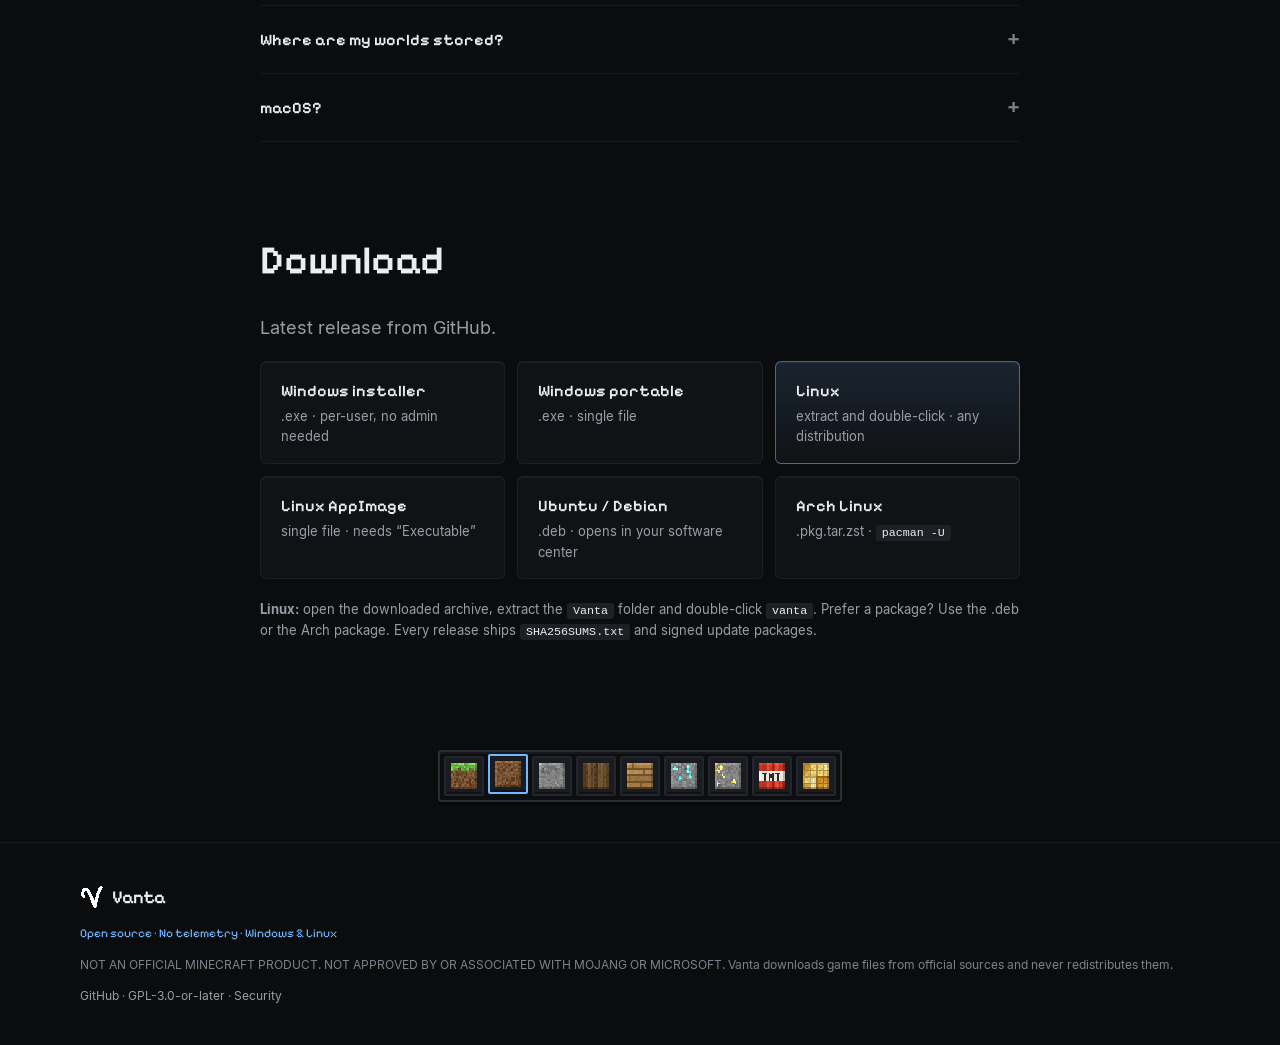
==== commit 4fb106e1: "style(web): thicker strokes for the pixel 2" ====
--- a/web/index.html
+++ b/web/index.html
@@ -7,9 +7,9 @@
   <meta name="description" content="Vanta is a free, open-source launcher for Minecraft: Java Edition. Native, tiny, instant. Fabric, Quilt, Forge, NeoForge and Modrinth built in. No telemetry.">
   <meta name="theme-color" content="#0b0c0e">
   <link rel="canonical" href="https://getvanta.xyz/">
-  <link rel="icon" href="favicon.ico?v=0.1.7d" sizes="any">
-  <link rel="icon" href="assets/favicon-32.png?v=0.1.7d" sizes="32x32" type="image/png">
-  <link rel="apple-touch-icon" href="assets/apple-touch-icon.png?v=0.1.7d">
+  <link rel="icon" href="favicon.ico?v=0.1.7e" sizes="any">
+  <link rel="icon" href="assets/favicon-32.png?v=0.1.7e" sizes="32x32" type="image/png">
+  <link rel="apple-touch-icon" href="assets/apple-touch-icon.png?v=0.1.7e">
   <meta property="og:site_name" content="Vanta">
   <meta property="og:title" content="Vanta — the Minecraft launcher that gets out of the way">
   <meta property="og:description" content="Free, open-source and tiny. Fabric, Forge, NeoForge and Quilt, Modrinth mods and modpacks, and Java handled for you. Windows and Linux, no telemetry.">
@@ -25,22 +25,22 @@
   <meta name="twitter:description" content="Free, open-source and tiny. Mod loaders, Modrinth and Java handled for you. Windows and Linux.">
   <meta name="twitter:image" content="https://getvanta.xyz/assets/og.png?v=0.1.6">
   <link rel="preload" href="assets/fonts/Inter-Regular.woff2" as="font" type="font/woff2" crossorigin>
-  <link rel="preload" href="assets/fonts/PixelifySans-SemiBold.woff2?v=12" as="font" type="font/woff2" crossorigin>
-  <link rel="preload" href="assets/fonts/PixelifySans-Regular.woff2?v=12" as="font" type="font/woff2" crossorigin>
+  <link rel="preload" href="assets/fonts/PixelifySans-SemiBold.woff2?v=13" as="font" type="font/woff2" crossorigin>
+  <link rel="preload" href="assets/fonts/PixelifySans-Regular.woff2?v=13" as="font" type="font/woff2" crossorigin>
   <script>
     // Always open at the top on reload (unless a section link was used).
     if ("scrollRestoration" in history) history.scrollRestoration = "manual";
     if (!location.hash) window.scrollTo(0, 0);
   </script>
-  <link rel="stylesheet" href="assets/tokens.css?v=0.1.7d">
-  <link rel="stylesheet" href="assets/site.css?v=0.1.7d">
+  <link rel="stylesheet" href="assets/tokens.css?v=0.1.7e">
+  <link rel="stylesheet" href="assets/site.css?v=0.1.7e">
 </head>
 <body>
   <a class="skip" href="#main">Skip to content</a>
   <header class="nav">
     <div class="wrap nav-inner">
       <a class="brand" href="#" aria-label="Vanta home">
-        <img class="pixel" src="assets/logo-px.png?v=0.1.7d" width="28" height="28" alt="">
+        <img class="pixel" src="assets/logo-px.png?v=0.1.7e" width="28" height="28" alt="">
         <span>Vanta</span>
       </a>
       <nav id="site-nav" aria-label="Primary">
@@ -71,7 +71,7 @@
         </div>
         <p class="hint reveal" id="download-hint">Free forever. GPL-3.0.</p>
         <figure class="shot reveal">
-          <img src="assets/screenshots/home.webp?v=0.1.7d" width="800" height="520" alt="The Vanta home screen showing the featured instance and a Play button" fetchpriority="high">
+          <img src="assets/screenshots/home.webp?v=0.1.7e" width="800" height="520" alt="The Vanta home screen showing the featured instance and a Play button" fetchpriority="high">
         </figure>
       </div>
     </section>
@@ -79,13 +79,13 @@
     <section id="features" class="wrap section">
       <h2 class="reveal">Everything you need. Nothing you don't.</h2>
       <div class="grid">
-        <article class="card reveal"><img class="ico pixel" src="assets/blocks/glowstone.png?v=0.1.7d" width="40" height="40" alt=""><h3>Instant</h3><p>Native and GPU-rendered. Opens in a blink.</p></article>
-        <article class="card reveal"><img class="ico pixel" src="assets/blocks/planks.png?v=0.1.7d" width="40" height="40" alt=""><h3>Every loader</h3><p>Fabric, Quilt, Forge and NeoForge, kept up to date.</p></article>
-        <article class="card reveal"><img class="ico pixel" src="assets/blocks/emerald_ore.png?v=0.1.7d" width="40" height="40" alt=""><h3>Modrinth built in</h3><p>Mods, shaders and packs, with dependencies handled.</p></article>
-        <article class="card reveal"><img class="ico pixel" src="assets/blocks/tnt.png?v=0.1.7d" width="40" height="40" alt=""><h3>.mrpack in and out</h3><p>Import any modpack or share your own.</p></article>
-        <article class="card reveal"><img class="ico pixel" src="assets/blocks/gold_ore.png?v=0.1.7d" width="40" height="40" alt=""><h3>Java, handled</h3><p>The right Java, downloaded for you.</p></article>
-        <article class="card reveal"><img class="ico pixel" src="assets/blocks/grass.png?v=0.1.7d" width="40" height="40" alt=""><h3>Make it yours</h3><p>Pixel block icons and your own accent color.</p></article>
-        <article class="card reveal"><img class="ico pixel" src="assets/blocks/obsidian.png?v=0.1.7d" width="40" height="40" alt=""><h3>Private by design</h3><p>No telemetry. Signed updates that ask first.</p></article>
+        <article class="card reveal"><img class="ico pixel" src="assets/blocks/glowstone.png?v=0.1.7e" width="40" height="40" alt=""><h3>Instant</h3><p>Native and GPU-rendered. Opens in a blink.</p></article>
+        <article class="card reveal"><img class="ico pixel" src="assets/blocks/planks.png?v=0.1.7e" width="40" height="40" alt=""><h3>Every loader</h3><p>Fabric, Quilt, Forge and NeoForge, kept up to date.</p></article>
+        <article class="card reveal"><img class="ico pixel" src="assets/blocks/emerald_ore.png?v=0.1.7e" width="40" height="40" alt=""><h3>Modrinth built in</h3><p>Mods, shaders and packs, with dependencies handled.</p></article>
+        <article class="card reveal"><img class="ico pixel" src="assets/blocks/tnt.png?v=0.1.7e" width="40" height="40" alt=""><h3>.mrpack in and out</h3><p>Import any modpack or share your own.</p></article>
+        <article class="card reveal"><img class="ico pixel" src="assets/blocks/gold_ore.png?v=0.1.7e" width="40" height="40" alt=""><h3>Java, handled</h3><p>The right Java, downloaded for you.</p></article>
+        <article class="card reveal"><img class="ico pixel" src="assets/blocks/grass.png?v=0.1.7e" width="40" height="40" alt=""><h3>Make it yours</h3><p>Pixel block icons and your own accent color.</p></article>
+        <article class="card reveal"><img class="ico pixel" src="assets/blocks/obsidian.png?v=0.1.7e" width="40" height="40" alt=""><h3>Private by design</h3><p>No telemetry. Signed updates that ask first.</p></article>
       </div>
     </section>
 
@@ -105,12 +105,12 @@
     <section class="wrap section">
       <h2 class="reveal">A closer look</h2>
       <div class="gallery reveal">
-        <figure><img src="assets/screenshots/library.webp?v=0.1.7d" width="800" height="520" loading="lazy" alt="Library with instance cards"><figcaption>Library</figcaption></figure>
-        <figure><img src="assets/screenshots/browse.webp?v=0.1.7d" width="800" height="520" loading="lazy" alt="Browsing mods from Modrinth"><figcaption>Browse Modrinth</figcaption></figure>
-        <figure><img src="assets/screenshots/instance.webp?v=0.1.7d" width="800" height="520" loading="lazy" alt="Instance page with installed mods"><figcaption>Manage content</figcaption></figure>
-        <figure><img src="assets/screenshots/launching.webp?v=0.1.7d" width="800" height="520" loading="lazy" alt="Play button filling with live download progress"><figcaption>Live progress</figcaption></figure>
-        <figure><img src="assets/screenshots/project.webp?v=0.1.7d" width="800" height="520" loading="lazy" alt="Mod details inside Vanta"><figcaption>Install in one click</figcaption></figure>
-        <figure><img src="assets/screenshots/home-light.webp?v=0.1.7d" width="800" height="520" loading="lazy" alt="Vanta in the light theme"><figcaption>Light theme</figcaption></figure>
+        <figure><img src="assets/screenshots/library.webp?v=0.1.7e" width="800" height="520" loading="lazy" alt="Library with instance cards"><figcaption>Library</figcaption></figure>
+        <figure><img src="assets/screenshots/browse.webp?v=0.1.7e" width="800" height="520" loading="lazy" alt="Browsing mods from Modrinth"><figcaption>Browse Modrinth</figcaption></figure>
+        <figure><img src="assets/screenshots/instance.webp?v=0.1.7e" width="800" height="520" loading="lazy" alt="Instance page with installed mods"><figcaption>Manage content</figcaption></figure>
+        <figure><img src="assets/screenshots/launching.webp?v=0.1.7e" width="800" height="520" loading="lazy" alt="Play button filling with live download progress"><figcaption>Live progress</figcaption></figure>
+        <figure><img src="assets/screenshots/project.webp?v=0.1.7e" width="800" height="520" loading="lazy" alt="Mod details inside Vanta"><figcaption>Install in one click</figcaption></figure>
+        <figure><img src="assets/screenshots/home-light.webp?v=0.1.7e" width="800" height="520" loading="lazy" alt="Vanta in the light theme"><figcaption>Light theme</figcaption></figure>
       </div>
     </section>
 
@@ -141,27 +141,27 @@
     </section>
     <div class="wrap hotbar-end">
       <div class="hotbar reveal" aria-hidden="true">
-        <span class="slot on"><img class="pixel" src="assets/blocks/grass.png?v=0.1.7d" width="16" height="16" alt=""></span>
-        <span class="slot"><img class="pixel" src="assets/blocks/dirt.png?v=0.1.7d" width="16" height="16" alt=""></span>
-        <span class="slot"><img class="pixel" src="assets/blocks/stone.png?v=0.1.7d" width="16" height="16" alt=""></span>
-        <span class="slot"><img class="pixel" src="assets/blocks/oak_log.png?v=0.1.7d" width="16" height="16" alt=""></span>
-        <span class="slot"><img class="pixel" src="assets/blocks/planks.png?v=0.1.7d" width="16" height="16" alt=""></span>
-        <span class="slot"><img class="pixel" src="assets/blocks/diamond_ore.png?v=0.1.7d" width="16" height="16" alt=""></span>
-        <span class="slot"><img class="pixel" src="assets/blocks/gold_ore.png?v=0.1.7d" width="16" height="16" alt=""></span>
-        <span class="slot"><img class="pixel" src="assets/blocks/tnt.png?v=0.1.7d" width="16" height="16" alt=""></span>
-        <span class="slot"><img class="pixel" src="assets/blocks/glowstone.png?v=0.1.7d" width="16" height="16" alt=""></span>
+        <span class="slot on"><img class="pixel" src="assets/blocks/grass.png?v=0.1.7e" width="16" height="16" alt=""></span>
+        <span class="slot"><img class="pixel" src="assets/blocks/dirt.png?v=0.1.7e" width="16" height="16" alt=""></span>
+        <span class="slot"><img class="pixel" src="assets/blocks/stone.png?v=0.1.7e" width="16" height="16" alt=""></span>
+        <span class="slot"><img class="pixel" src="assets/blocks/oak_log.png?v=0.1.7e" width="16" height="16" alt=""></span>
+        <span class="slot"><img class="pixel" src="assets/blocks/planks.png?v=0.1.7e" width="16" height="16" alt=""></span>
+        <span class="slot"><img class="pixel" src="assets/blocks/diamond_ore.png?v=0.1.7e" width="16" height="16" alt=""></span>
+        <span class="slot"><img class="pixel" src="assets/blocks/gold_ore.png?v=0.1.7e" width="16" height="16" alt=""></span>
+        <span class="slot"><img class="pixel" src="assets/blocks/tnt.png?v=0.1.7e" width="16" height="16" alt=""></span>
+        <span class="slot"><img class="pixel" src="assets/blocks/glowstone.png?v=0.1.7e" width="16" height="16" alt=""></span>
       </div>
     </div>
   </main>
 
   <footer class="footer">
     <div class="wrap footer-inner">
-      <div class="brand"><img class="pixel" src="assets/logo-px.png?v=0.1.7d" width="24" height="24" alt=""><span>Vanta</span></div>
+      <div class="brand"><img class="pixel" src="assets/logo-px.png?v=0.1.7e" width="24" height="24" alt=""><span>Vanta</span></div>
       <p class="footer-tag">Open source · No telemetry · Windows &amp; Linux</p>
       <p>NOT AN OFFICIAL MINECRAFT PRODUCT. NOT APPROVED BY OR ASSOCIATED WITH MOJANG OR MICROSOFT. Vanta downloads game files from official sources and never redistributes them.</p>
       <p><a href="https://github.com/Inpriv/vanta">GitHub</a> · <a href="https://github.com/Inpriv/vanta/blob/main/LICENSE">GPL-3.0-or-later</a> · <a href="https://github.com/Inpriv/vanta/blob/main/SECURITY.md">Security</a></p>
     </div>
   </footer>
-  <script src="assets/site.js?v=0.1.7d" defer></script>
+  <script src="assets/site.js?v=0.1.7e" defer></script>
 </body>
 </html>
--- a/web/assets/site.css
+++ b/web/assets/site.css
@@ -1,8 +1,8 @@
 @font-face { font-family: "Inter"; src: url("fonts/Inter-Regular.woff2") format("woff2"); font-weight: 400; font-display: swap; }
 @font-face { font-family: "Inter"; src: url("fonts/Inter-SemiBold.woff2") format("woff2"); font-weight: 500 600; font-display: swap; }
 @font-face { font-family: "Inter"; src: url("fonts/Inter-Bold.woff2") format("woff2"); font-weight: 700; font-display: swap; }
-@font-face { font-family: "Pixelify Sans"; src: url("fonts/PixelifySans-Regular.woff2?v=12") format("woff2"); font-weight: 400; font-display: swap; }
-@font-face { font-family: "Pixelify Sans"; src: url("fonts/PixelifySans-SemiBold.woff2?v=12") format("woff2"); font-weight: 500 700; font-display: swap; }
+@font-face { font-family: "Pixelify Sans"; src: url("fonts/PixelifySans-Regular.woff2?v=13") format("woff2"); font-weight: 400; font-display: swap; }
+@font-face { font-family: "Pixelify Sans"; src: url("fonts/PixelifySans-SemiBold.woff2?v=13") format("woff2"); font-weight: 500 700; font-display: swap; }
 
 *, *::before, *::after { box-sizing: border-box; }
 html { scroll-behavior: smooth; -webkit-text-size-adjust: 100%; -webkit-tap-highlight-color: transparent; touch-action: pan-x pan-y; }
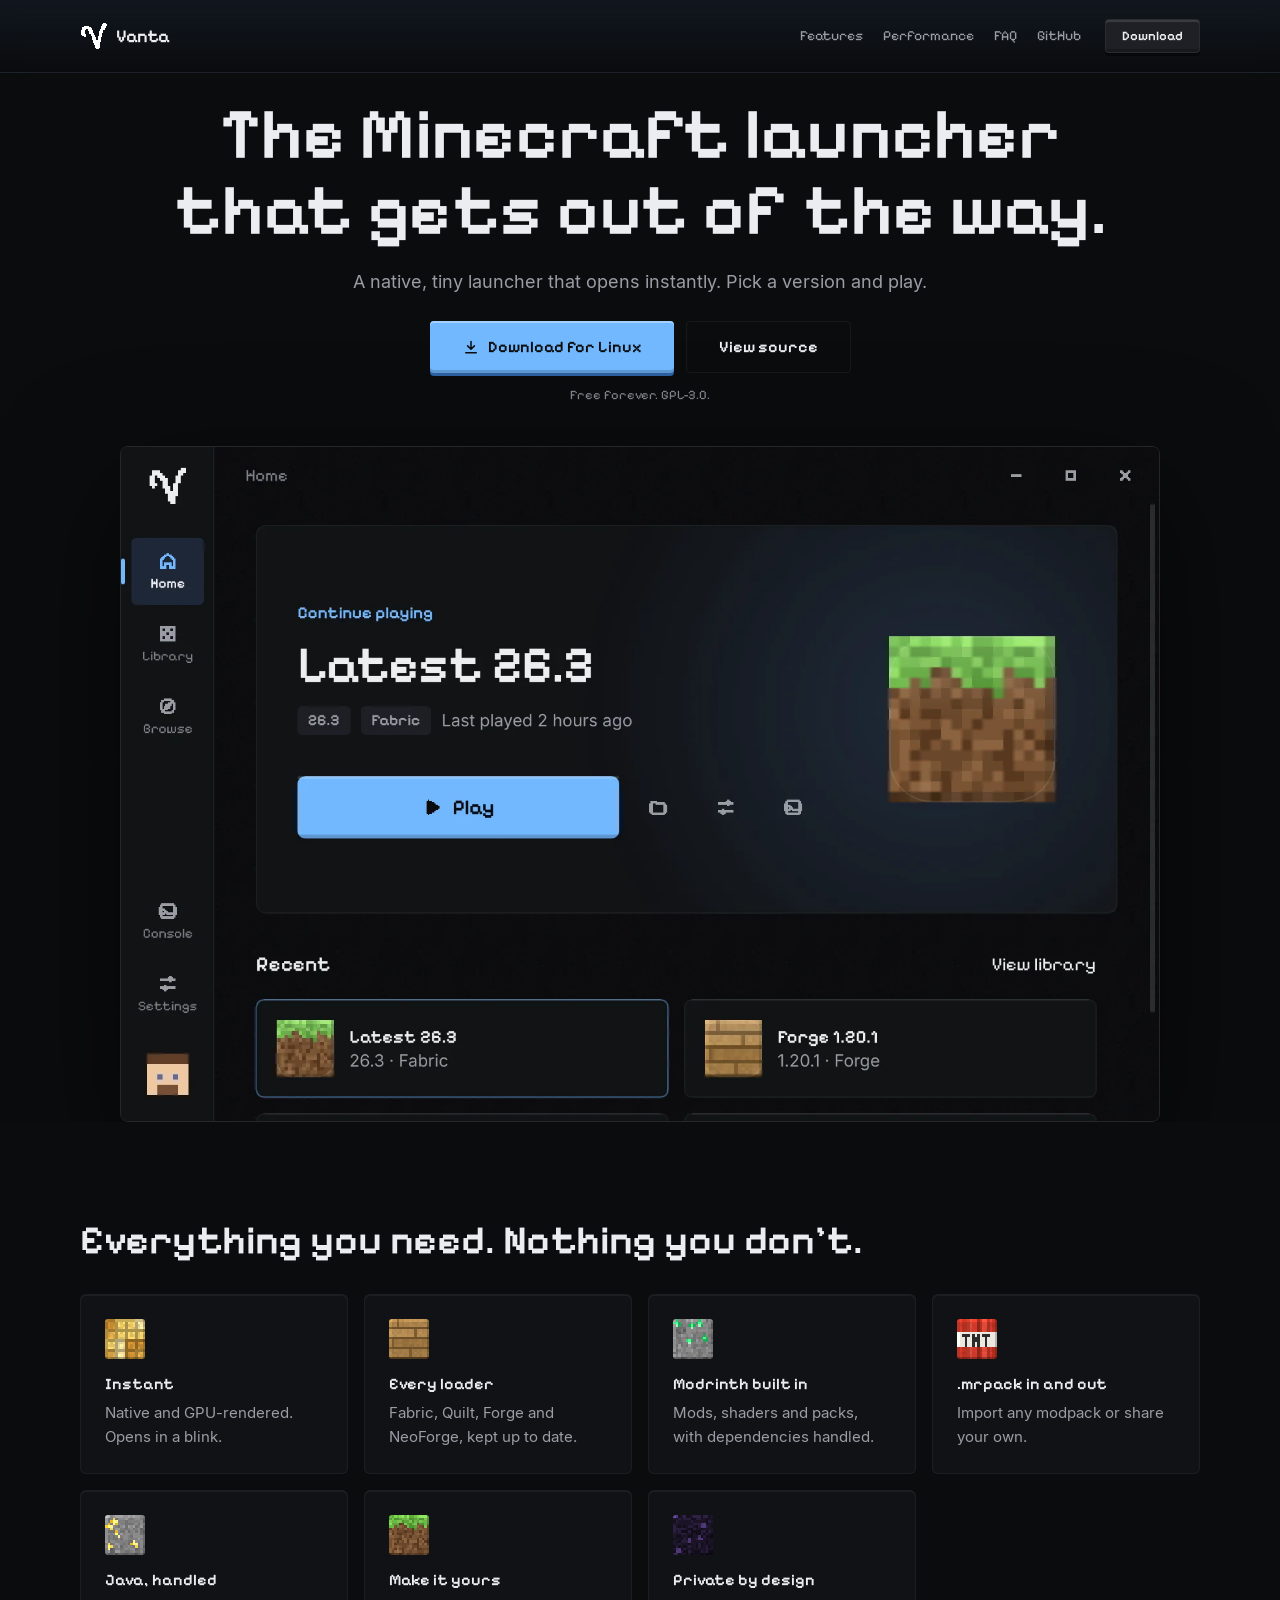
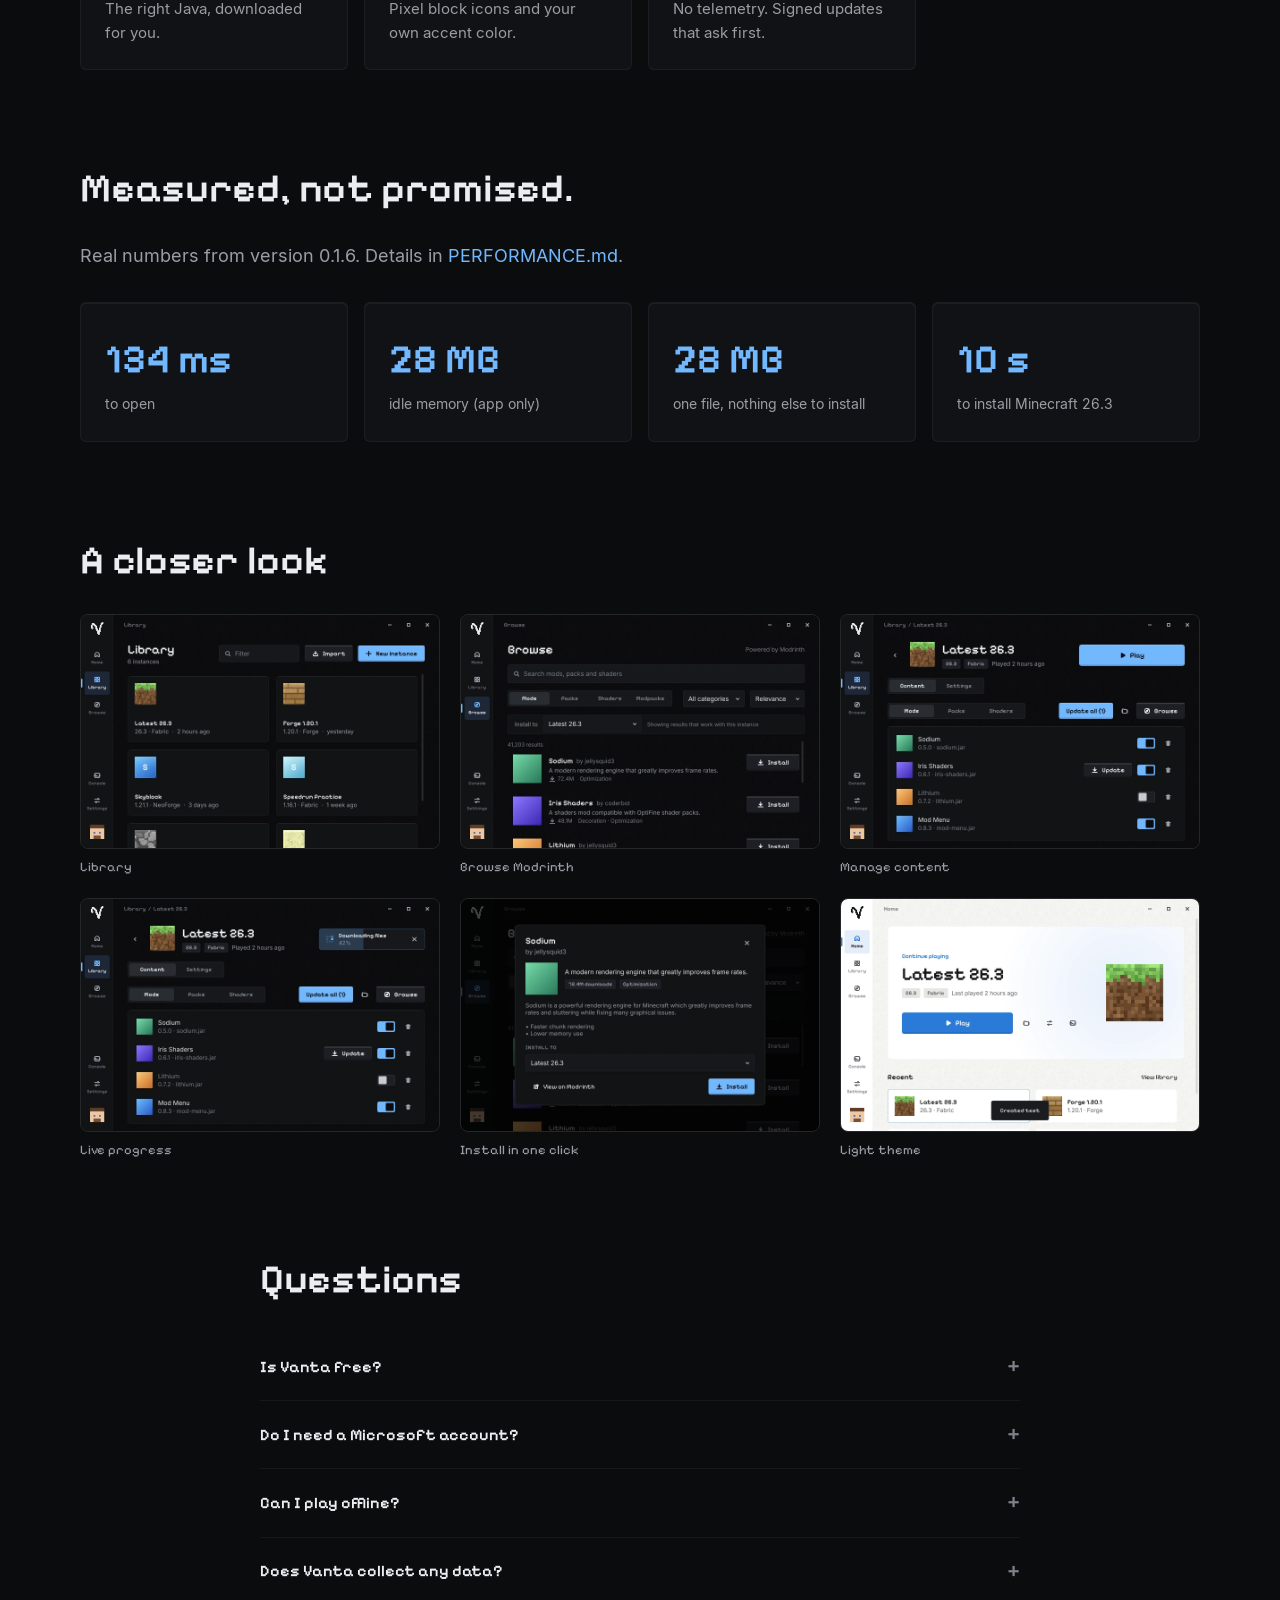
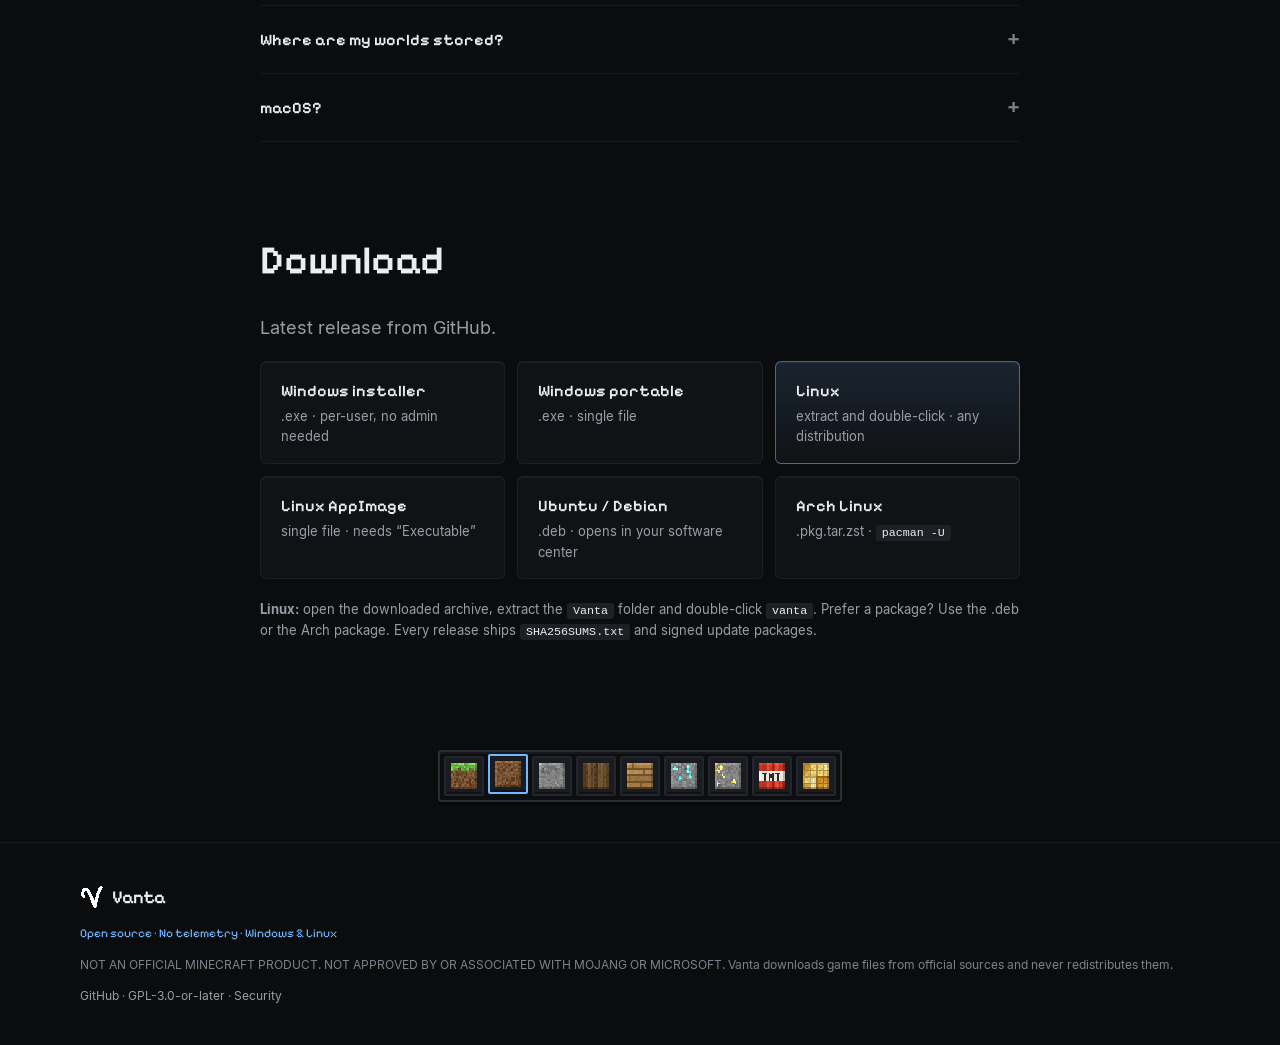
==== commit f9d1ad24: "style(web): lighter strokes for the pixel 2" ====
--- a/web/index.html
+++ b/web/index.html
@@ -7,9 +7,9 @@
   <meta name="description" content="Vanta is a free, open-source launcher for Minecraft: Java Edition. Native, tiny, instant. Fabric, Quilt, Forge, NeoForge and Modrinth built in. No telemetry.">
   <meta name="theme-color" content="#0b0c0e">
   <link rel="canonical" href="https://getvanta.xyz/">
-  <link rel="icon" href="favicon.ico?v=0.1.7e" sizes="any">
-  <link rel="icon" href="assets/favicon-32.png?v=0.1.7e" sizes="32x32" type="image/png">
-  <link rel="apple-touch-icon" href="assets/apple-touch-icon.png?v=0.1.7e">
+  <link rel="icon" href="favicon.ico?v=0.1.7f" sizes="any">
+  <link rel="icon" href="assets/favicon-32.png?v=0.1.7f" sizes="32x32" type="image/png">
+  <link rel="apple-touch-icon" href="assets/apple-touch-icon.png?v=0.1.7f">
   <meta property="og:site_name" content="Vanta">
   <meta property="og:title" content="Vanta — the Minecraft launcher that gets out of the way">
   <meta property="og:description" content="Free, open-source and tiny. Fabric, Forge, NeoForge and Quilt, Modrinth mods and modpacks, and Java handled for you. Windows and Linux, no telemetry.">
@@ -25,22 +25,22 @@
   <meta name="twitter:description" content="Free, open-source and tiny. Mod loaders, Modrinth and Java handled for you. Windows and Linux.">
   <meta name="twitter:image" content="https://getvanta.xyz/assets/og.png?v=0.1.6">
   <link rel="preload" href="assets/fonts/Inter-Regular.woff2" as="font" type="font/woff2" crossorigin>
-  <link rel="preload" href="assets/fonts/PixelifySans-SemiBold.woff2?v=13" as="font" type="font/woff2" crossorigin>
-  <link rel="preload" href="assets/fonts/PixelifySans-Regular.woff2?v=13" as="font" type="font/woff2" crossorigin>
+  <link rel="preload" href="assets/fonts/PixelifySans-SemiBold.woff2?v=14" as="font" type="font/woff2" crossorigin>
+  <link rel="preload" href="assets/fonts/PixelifySans-Regular.woff2?v=14" as="font" type="font/woff2" crossorigin>
   <script>
     // Always open at the top on reload (unless a section link was used).
     if ("scrollRestoration" in history) history.scrollRestoration = "manual";
     if (!location.hash) window.scrollTo(0, 0);
   </script>
-  <link rel="stylesheet" href="assets/tokens.css?v=0.1.7e">
-  <link rel="stylesheet" href="assets/site.css?v=0.1.7e">
+  <link rel="stylesheet" href="assets/tokens.css?v=0.1.7f">
+  <link rel="stylesheet" href="assets/site.css?v=0.1.7f">
 </head>
 <body>
   <a class="skip" href="#main">Skip to content</a>
   <header class="nav">
     <div class="wrap nav-inner">
       <a class="brand" href="#" aria-label="Vanta home">
-        <img class="pixel" src="assets/logo-px.png?v=0.1.7e" width="28" height="28" alt="">
+        <img class="pixel" src="assets/logo-px.png?v=0.1.7f" width="28" height="28" alt="">
         <span>Vanta</span>
       </a>
       <nav id="site-nav" aria-label="Primary">
@@ -71,7 +71,7 @@
         </div>
         <p class="hint reveal" id="download-hint">Free forever. GPL-3.0.</p>
         <figure class="shot reveal">
-          <img src="assets/screenshots/home.webp?v=0.1.7e" width="800" height="520" alt="The Vanta home screen showing the featured instance and a Play button" fetchpriority="high">
+          <img src="assets/screenshots/home.webp?v=0.1.7f" width="800" height="520" alt="The Vanta home screen showing the featured instance and a Play button" fetchpriority="high">
         </figure>
       </div>
     </section>
@@ -79,13 +79,13 @@
     <section id="features" class="wrap section">
       <h2 class="reveal">Everything you need. Nothing you don't.</h2>
       <div class="grid">
-        <article class="card reveal"><img class="ico pixel" src="assets/blocks/glowstone.png?v=0.1.7e" width="40" height="40" alt=""><h3>Instant</h3><p>Native and GPU-rendered. Opens in a blink.</p></article>
-        <article class="card reveal"><img class="ico pixel" src="assets/blocks/planks.png?v=0.1.7e" width="40" height="40" alt=""><h3>Every loader</h3><p>Fabric, Quilt, Forge and NeoForge, kept up to date.</p></article>
-        <article class="card reveal"><img class="ico pixel" src="assets/blocks/emerald_ore.png?v=0.1.7e" width="40" height="40" alt=""><h3>Modrinth built in</h3><p>Mods, shaders and packs, with dependencies handled.</p></article>
-        <article class="card reveal"><img class="ico pixel" src="assets/blocks/tnt.png?v=0.1.7e" width="40" height="40" alt=""><h3>.mrpack in and out</h3><p>Import any modpack or share your own.</p></article>
-        <article class="card reveal"><img class="ico pixel" src="assets/blocks/gold_ore.png?v=0.1.7e" width="40" height="40" alt=""><h3>Java, handled</h3><p>The right Java, downloaded for you.</p></article>
-        <article class="card reveal"><img class="ico pixel" src="assets/blocks/grass.png?v=0.1.7e" width="40" height="40" alt=""><h3>Make it yours</h3><p>Pixel block icons and your own accent color.</p></article>
-        <article class="card reveal"><img class="ico pixel" src="assets/blocks/obsidian.png?v=0.1.7e" width="40" height="40" alt=""><h3>Private by design</h3><p>No telemetry. Signed updates that ask first.</p></article>
+        <article class="card reveal"><img class="ico pixel" src="assets/blocks/glowstone.png?v=0.1.7f" width="40" height="40" alt=""><h3>Instant</h3><p>Native and GPU-rendered. Opens in a blink.</p></article>
+        <article class="card reveal"><img class="ico pixel" src="assets/blocks/planks.png?v=0.1.7f" width="40" height="40" alt=""><h3>Every loader</h3><p>Fabric, Quilt, Forge and NeoForge, kept up to date.</p></article>
+        <article class="card reveal"><img class="ico pixel" src="assets/blocks/emerald_ore.png?v=0.1.7f" width="40" height="40" alt=""><h3>Modrinth built in</h3><p>Mods, shaders and packs, with dependencies handled.</p></article>
+        <article class="card reveal"><img class="ico pixel" src="assets/blocks/tnt.png?v=0.1.7f" width="40" height="40" alt=""><h3>.mrpack in and out</h3><p>Import any modpack or share your own.</p></article>
+        <article class="card reveal"><img class="ico pixel" src="assets/blocks/gold_ore.png?v=0.1.7f" width="40" height="40" alt=""><h3>Java, handled</h3><p>The right Java, downloaded for you.</p></article>
+        <article class="card reveal"><img class="ico pixel" src="assets/blocks/grass.png?v=0.1.7f" width="40" height="40" alt=""><h3>Make it yours</h3><p>Pixel block icons and your own accent color.</p></article>
+        <article class="card reveal"><img class="ico pixel" src="assets/blocks/obsidian.png?v=0.1.7f" width="40" height="40" alt=""><h3>Private by design</h3><p>No telemetry. Signed updates that ask first.</p></article>
       </div>
     </section>
 
@@ -105,12 +105,12 @@
     <section class="wrap section">
       <h2 class="reveal">A closer look</h2>
       <div class="gallery reveal">
-        <figure><img src="assets/screenshots/library.webp?v=0.1.7e" width="800" height="520" loading="lazy" alt="Library with instance cards"><figcaption>Library</figcaption></figure>
-        <figure><img src="assets/screenshots/browse.webp?v=0.1.7e" width="800" height="520" loading="lazy" alt="Browsing mods from Modrinth"><figcaption>Browse Modrinth</figcaption></figure>
-        <figure><img src="assets/screenshots/instance.webp?v=0.1.7e" width="800" height="520" loading="lazy" alt="Instance page with installed mods"><figcaption>Manage content</figcaption></figure>
-        <figure><img src="assets/screenshots/launching.webp?v=0.1.7e" width="800" height="520" loading="lazy" alt="Play button filling with live download progress"><figcaption>Live progress</figcaption></figure>
-        <figure><img src="assets/screenshots/project.webp?v=0.1.7e" width="800" height="520" loading="lazy" alt="Mod details inside Vanta"><figcaption>Install in one click</figcaption></figure>
-        <figure><img src="assets/screenshots/home-light.webp?v=0.1.7e" width="800" height="520" loading="lazy" alt="Vanta in the light theme"><figcaption>Light theme</figcaption></figure>
+        <figure><img src="assets/screenshots/library.webp?v=0.1.7f" width="800" height="520" loading="lazy" alt="Library with instance cards"><figcaption>Library</figcaption></figure>
+        <figure><img src="assets/screenshots/browse.webp?v=0.1.7f" width="800" height="520" loading="lazy" alt="Browsing mods from Modrinth"><figcaption>Browse Modrinth</figcaption></figure>
+        <figure><img src="assets/screenshots/instance.webp?v=0.1.7f" width="800" height="520" loading="lazy" alt="Instance page with installed mods"><figcaption>Manage content</figcaption></figure>
+        <figure><img src="assets/screenshots/launching.webp?v=0.1.7f" width="800" height="520" loading="lazy" alt="Play button filling with live download progress"><figcaption>Live progress</figcaption></figure>
+        <figure><img src="assets/screenshots/project.webp?v=0.1.7f" width="800" height="520" loading="lazy" alt="Mod details inside Vanta"><figcaption>Install in one click</figcaption></figure>
+        <figure><img src="assets/screenshots/home-light.webp?v=0.1.7f" width="800" height="520" loading="lazy" alt="Vanta in the light theme"><figcaption>Light theme</figcaption></figure>
       </div>
     </section>
 
@@ -141,27 +141,27 @@
     </section>
     <div class="wrap hotbar-end">
       <div class="hotbar reveal" aria-hidden="true">
-        <span class="slot on"><img class="pixel" src="assets/blocks/grass.png?v=0.1.7e" width="16" height="16" alt=""></span>
-        <span class="slot"><img class="pixel" src="assets/blocks/dirt.png?v=0.1.7e" width="16" height="16" alt=""></span>
-        <span class="slot"><img class="pixel" src="assets/blocks/stone.png?v=0.1.7e" width="16" height="16" alt=""></span>
-        <span class="slot"><img class="pixel" src="assets/blocks/oak_log.png?v=0.1.7e" width="16" height="16" alt=""></span>
-        <span class="slot"><img class="pixel" src="assets/blocks/planks.png?v=0.1.7e" width="16" height="16" alt=""></span>
-        <span class="slot"><img class="pixel" src="assets/blocks/diamond_ore.png?v=0.1.7e" width="16" height="16" alt=""></span>
-        <span class="slot"><img class="pixel" src="assets/blocks/gold_ore.png?v=0.1.7e" width="16" height="16" alt=""></span>
-        <span class="slot"><img class="pixel" src="assets/blocks/tnt.png?v=0.1.7e" width="16" height="16" alt=""></span>
-        <span class="slot"><img class="pixel" src="assets/blocks/glowstone.png?v=0.1.7e" width="16" height="16" alt=""></span>
+        <span class="slot on"><img class="pixel" src="assets/blocks/grass.png?v=0.1.7f" width="16" height="16" alt=""></span>
+        <span class="slot"><img class="pixel" src="assets/blocks/dirt.png?v=0.1.7f" width="16" height="16" alt=""></span>
+        <span class="slot"><img class="pixel" src="assets/blocks/stone.png?v=0.1.7f" width="16" height="16" alt=""></span>
+        <span class="slot"><img class="pixel" src="assets/blocks/oak_log.png?v=0.1.7f" width="16" height="16" alt=""></span>
+        <span class="slot"><img class="pixel" src="assets/blocks/planks.png?v=0.1.7f" width="16" height="16" alt=""></span>
+        <span class="slot"><img class="pixel" src="assets/blocks/diamond_ore.png?v=0.1.7f" width="16" height="16" alt=""></span>
+        <span class="slot"><img class="pixel" src="assets/blocks/gold_ore.png?v=0.1.7f" width="16" height="16" alt=""></span>
+        <span class="slot"><img class="pixel" src="assets/blocks/tnt.png?v=0.1.7f" width="16" height="16" alt=""></span>
+        <span class="slot"><img class="pixel" src="assets/blocks/glowstone.png?v=0.1.7f" width="16" height="16" alt=""></span>
       </div>
     </div>
   </main>
 
   <footer class="footer">
     <div class="wrap footer-inner">
-      <div class="brand"><img class="pixel" src="assets/logo-px.png?v=0.1.7e" width="24" height="24" alt=""><span>Vanta</span></div>
+      <div class="brand"><img class="pixel" src="assets/logo-px.png?v=0.1.7f" width="24" height="24" alt=""><span>Vanta</span></div>
       <p class="footer-tag">Open source · No telemetry · Windows &amp; Linux</p>
       <p>NOT AN OFFICIAL MINECRAFT PRODUCT. NOT APPROVED BY OR ASSOCIATED WITH MOJANG OR MICROSOFT. Vanta downloads game files from official sources and never redistributes them.</p>
       <p><a href="https://github.com/Inpriv/vanta">GitHub</a> · <a href="https://github.com/Inpriv/vanta/blob/main/LICENSE">GPL-3.0-or-later</a> · <a href="https://github.com/Inpriv/vanta/blob/main/SECURITY.md">Security</a></p>
     </div>
   </footer>
-  <script src="assets/site.js?v=0.1.7e" defer></script>
+  <script src="assets/site.js?v=0.1.7f" defer></script>
 </body>
 </html>
--- a/web/assets/site.css
+++ b/web/assets/site.css
@@ -1,8 +1,8 @@
 @font-face { font-family: "Inter"; src: url("fonts/Inter-Regular.woff2") format("woff2"); font-weight: 400; font-display: swap; }
 @font-face { font-family: "Inter"; src: url("fonts/Inter-SemiBold.woff2") format("woff2"); font-weight: 500 600; font-display: swap; }
 @font-face { font-family: "Inter"; src: url("fonts/Inter-Bold.woff2") format("woff2"); font-weight: 700; font-display: swap; }
-@font-face { font-family: "Pixelify Sans"; src: url("fonts/PixelifySans-Regular.woff2?v=13") format("woff2"); font-weight: 400; font-display: swap; }
-@font-face { font-family: "Pixelify Sans"; src: url("fonts/PixelifySans-SemiBold.woff2?v=13") format("woff2"); font-weight: 500 700; font-display: swap; }
+@font-face { font-family: "Pixelify Sans"; src: url("fonts/PixelifySans-Regular.woff2?v=14") format("woff2"); font-weight: 400; font-display: swap; }
+@font-face { font-family: "Pixelify Sans"; src: url("fonts/PixelifySans-SemiBold.woff2?v=14") format("woff2"); font-weight: 500 700; font-display: swap; }
 
 *, *::before, *::after { box-sizing: border-box; }
 html { scroll-behavior: smooth; -webkit-text-size-adjust: 100%; -webkit-tap-highlight-color: transparent; touch-action: pan-x pan-y; }
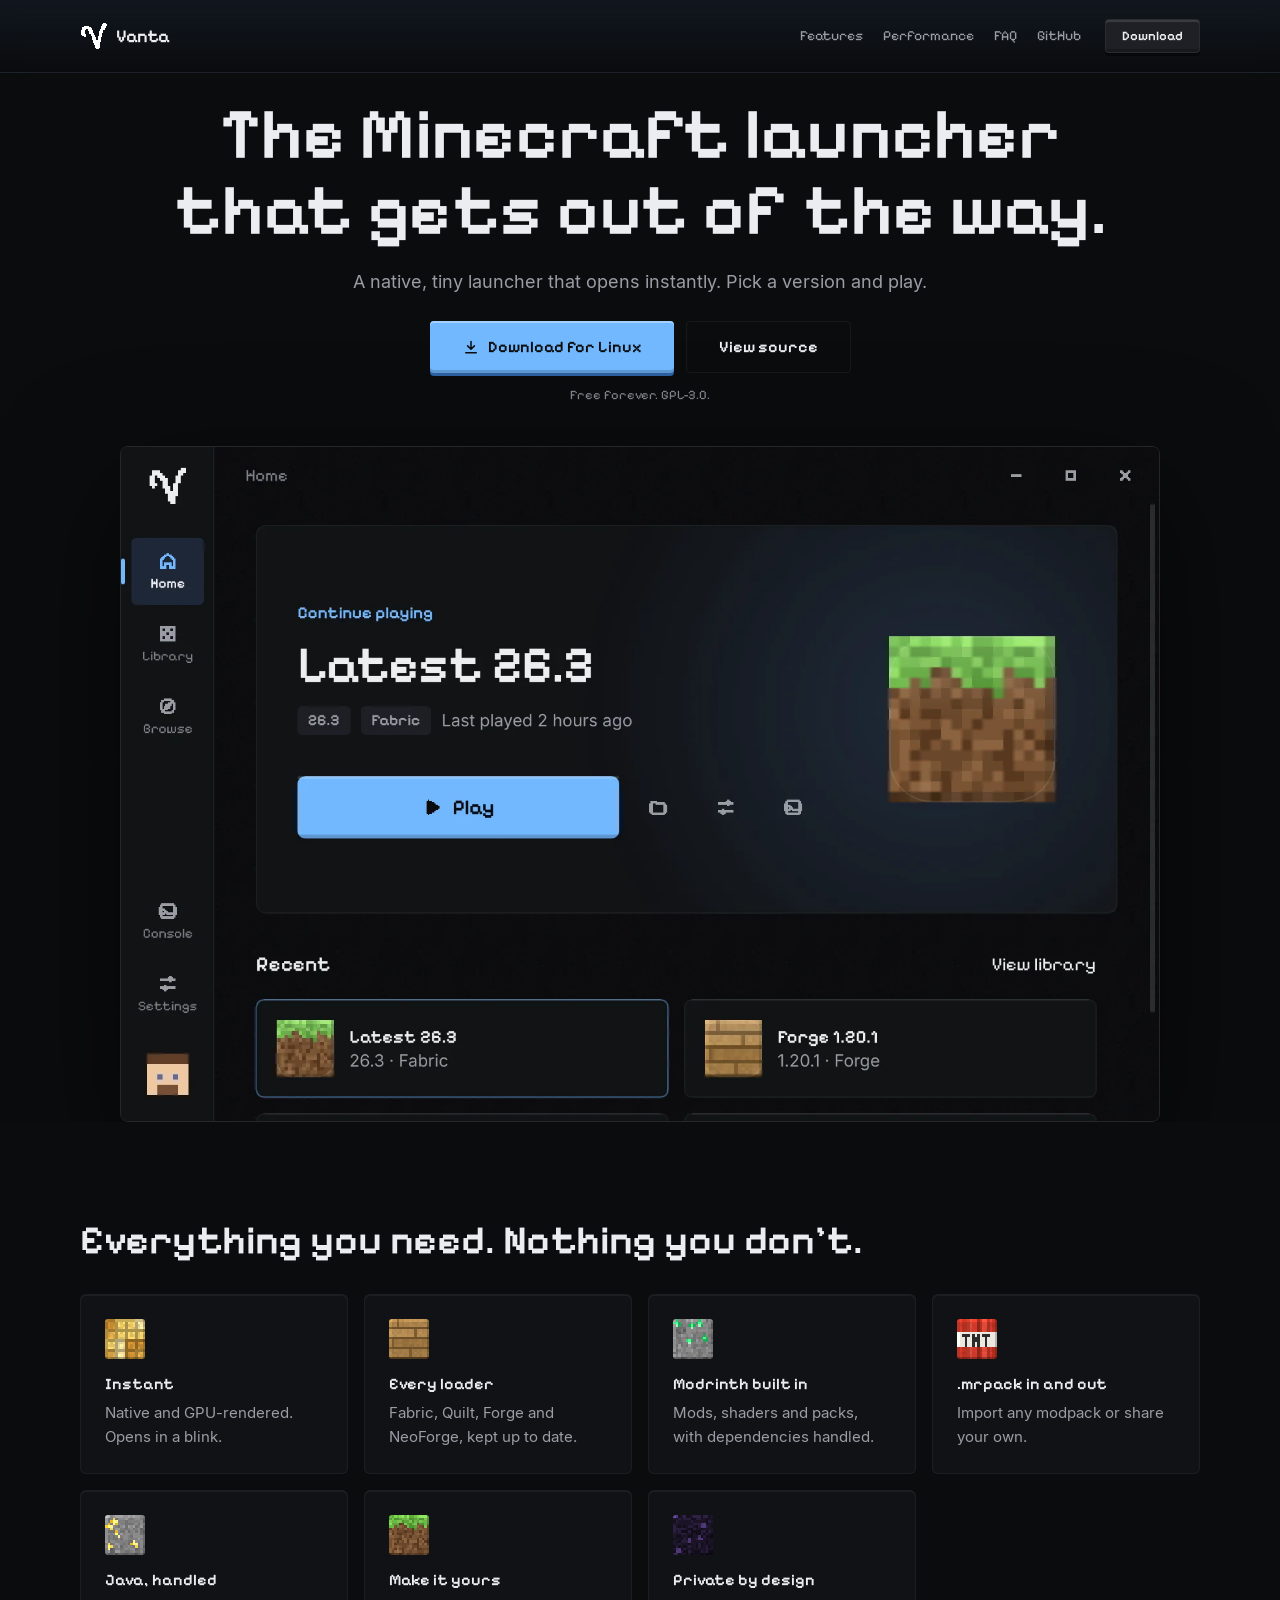
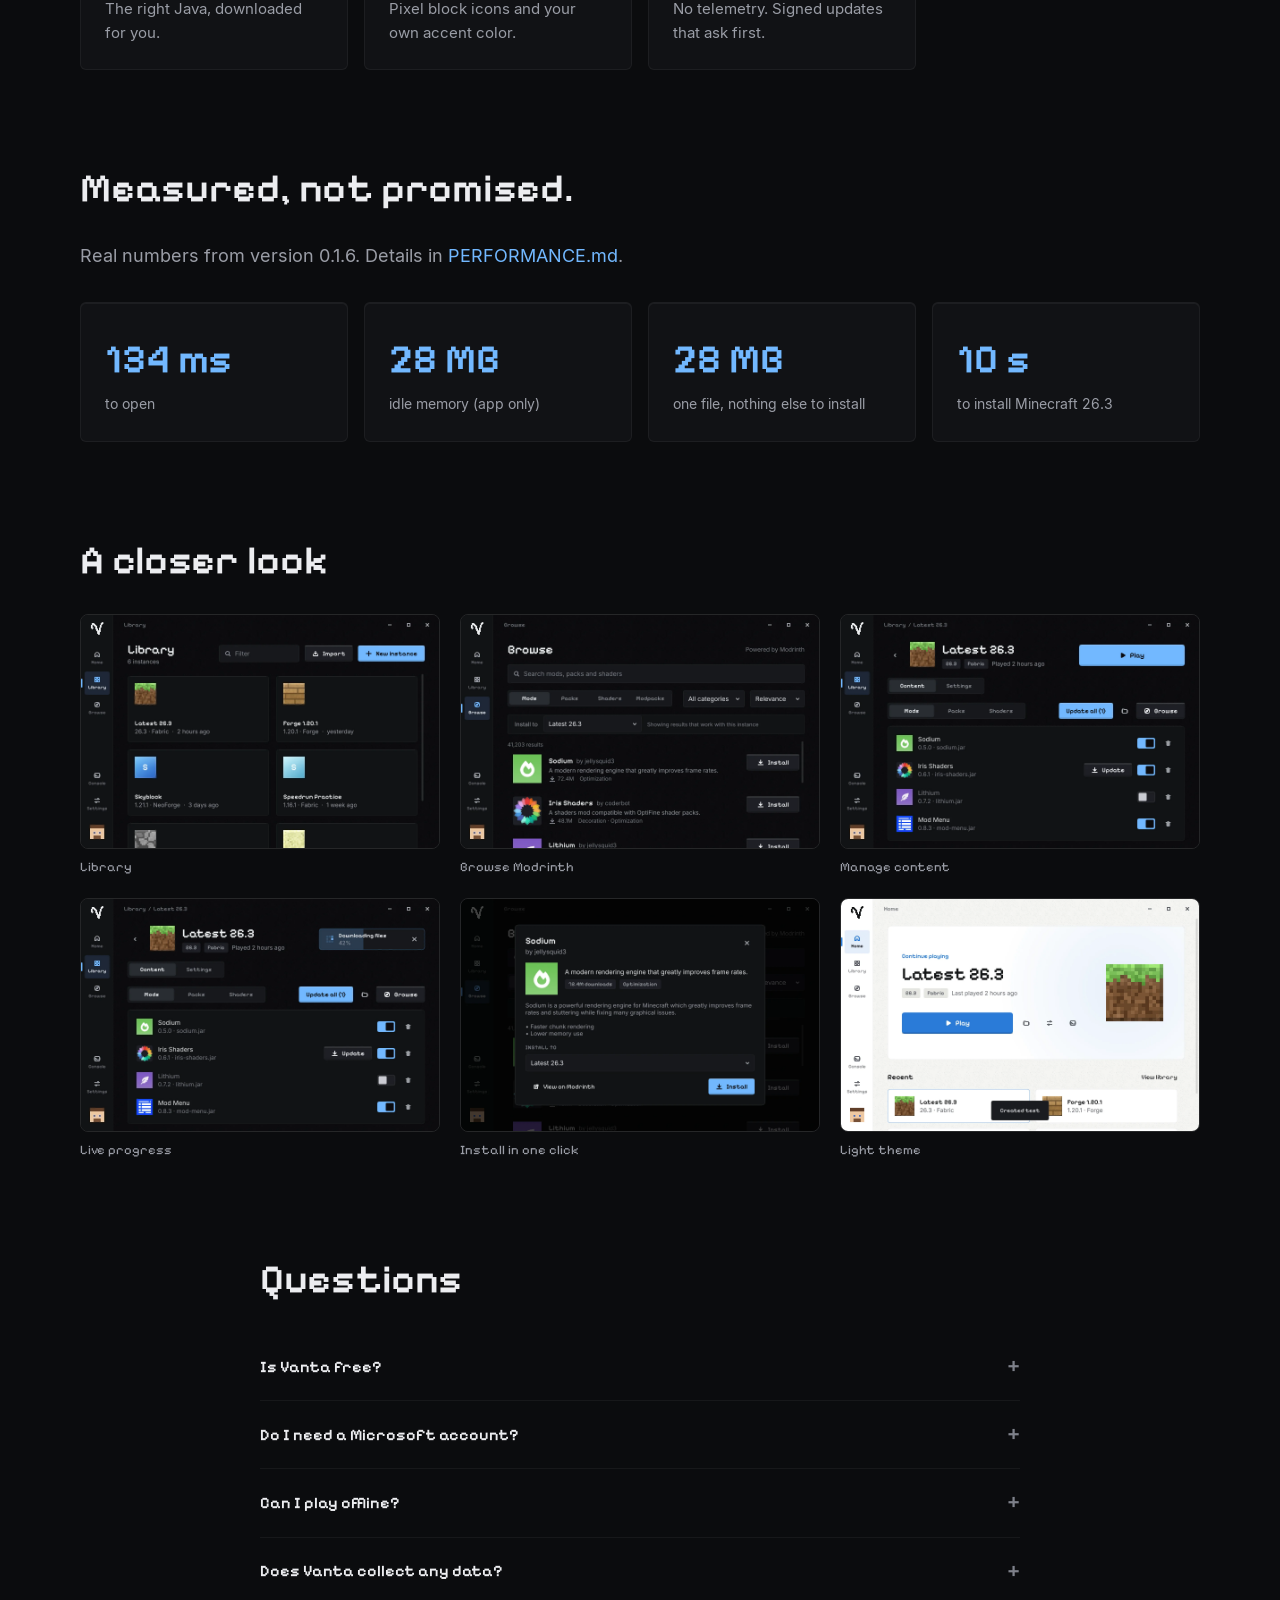
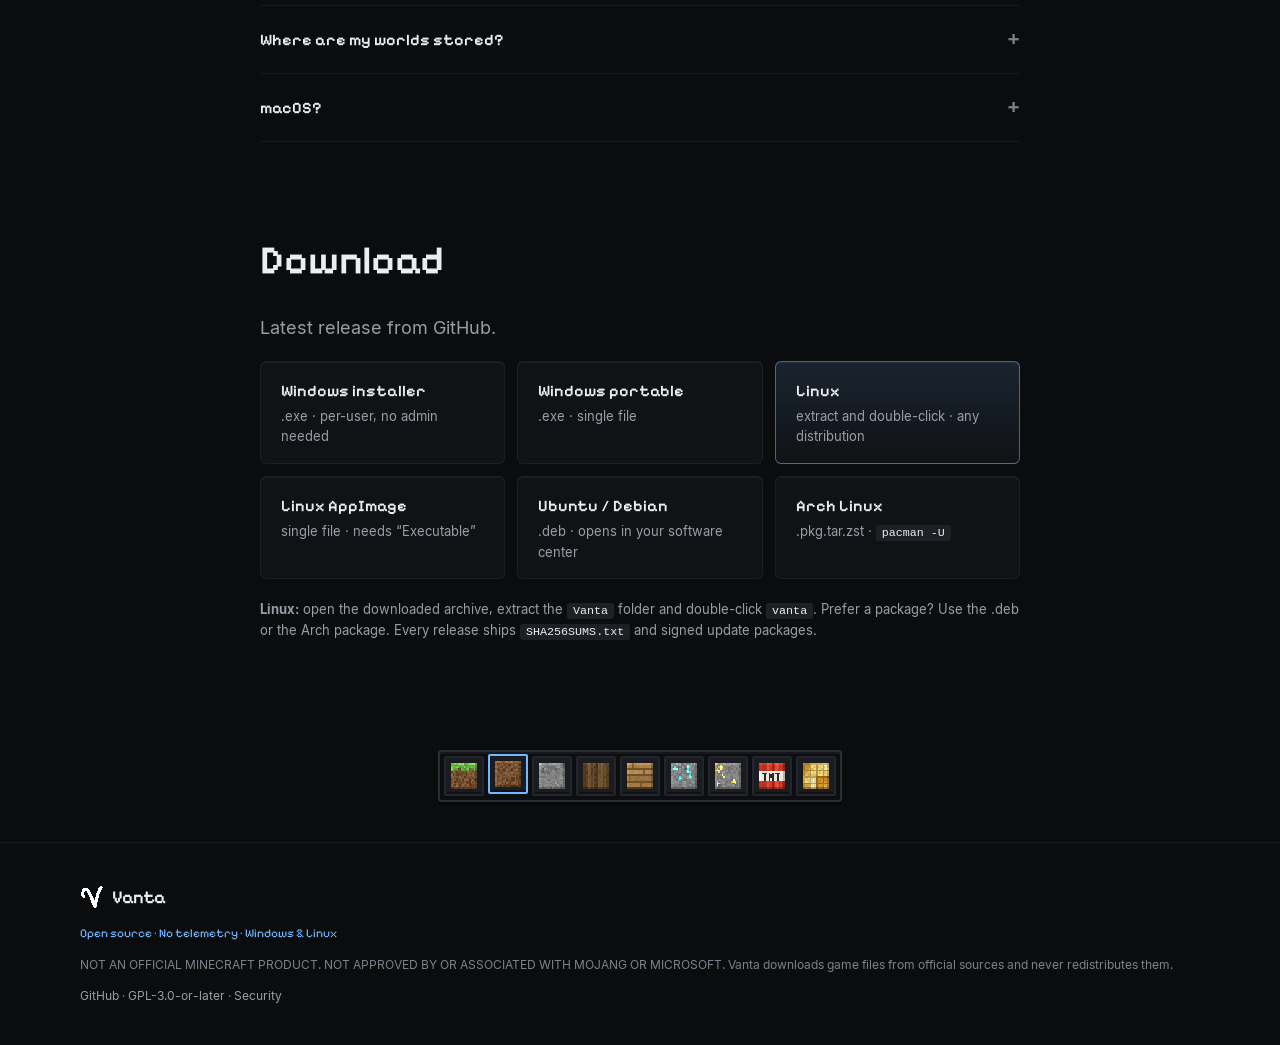
==== commit dc2b1eff: "docs(web): show real Modrinth icons in the screenshots" ====
--- a/web/index.html
+++ b/web/index.html
@@ -7,9 +7,9 @@
   <meta name="description" content="Vanta is a free, open-source launcher for Minecraft: Java Edition. Native, tiny, instant. Fabric, Quilt, Forge, NeoForge and Modrinth built in. No telemetry.">
   <meta name="theme-color" content="#0b0c0e">
   <link rel="canonical" href="https://getvanta.xyz/">
-  <link rel="icon" href="favicon.ico?v=0.1.7f" sizes="any">
-  <link rel="icon" href="assets/favicon-32.png?v=0.1.7f" sizes="32x32" type="image/png">
-  <link rel="apple-touch-icon" href="assets/apple-touch-icon.png?v=0.1.7f">
+  <link rel="icon" href="favicon.ico?v=0.1.7g" sizes="any">
+  <link rel="icon" href="assets/favicon-32.png?v=0.1.7g" sizes="32x32" type="image/png">
+  <link rel="apple-touch-icon" href="assets/apple-touch-icon.png?v=0.1.7g">
   <meta property="og:site_name" content="Vanta">
   <meta property="og:title" content="Vanta — the Minecraft launcher that gets out of the way">
   <meta property="og:description" content="Free, open-source and tiny. Fabric, Forge, NeoForge and Quilt, Modrinth mods and modpacks, and Java handled for you. Windows and Linux, no telemetry.">
@@ -32,15 +32,15 @@
     if ("scrollRestoration" in history) history.scrollRestoration = "manual";
     if (!location.hash) window.scrollTo(0, 0);
   </script>
-  <link rel="stylesheet" href="assets/tokens.css?v=0.1.7f">
-  <link rel="stylesheet" href="assets/site.css?v=0.1.7f">
+  <link rel="stylesheet" href="assets/tokens.css?v=0.1.7g">
+  <link rel="stylesheet" href="assets/site.css?v=0.1.7g">
 </head>
 <body>
   <a class="skip" href="#main">Skip to content</a>
   <header class="nav">
     <div class="wrap nav-inner">
       <a class="brand" href="#" aria-label="Vanta home">
-        <img class="pixel" src="assets/logo-px.png?v=0.1.7f" width="28" height="28" alt="">
+        <img class="pixel" src="assets/logo-px.png?v=0.1.7g" width="28" height="28" alt="">
         <span>Vanta</span>
       </a>
       <nav id="site-nav" aria-label="Primary">
@@ -71,7 +71,7 @@
         </div>
         <p class="hint reveal" id="download-hint">Free forever. GPL-3.0.</p>
         <figure class="shot reveal">
-          <img src="assets/screenshots/home.webp?v=0.1.7f" width="800" height="520" alt="The Vanta home screen showing the featured instance and a Play button" fetchpriority="high">
+          <img src="assets/screenshots/home.webp?v=0.1.7g" width="800" height="520" alt="The Vanta home screen showing the featured instance and a Play button" fetchpriority="high">
         </figure>
       </div>
     </section>
@@ -79,13 +79,13 @@
     <section id="features" class="wrap section">
       <h2 class="reveal">Everything you need. Nothing you don't.</h2>
       <div class="grid">
-        <article class="card reveal"><img class="ico pixel" src="assets/blocks/glowstone.png?v=0.1.7f" width="40" height="40" alt=""><h3>Instant</h3><p>Native and GPU-rendered. Opens in a blink.</p></article>
-        <article class="card reveal"><img class="ico pixel" src="assets/blocks/planks.png?v=0.1.7f" width="40" height="40" alt=""><h3>Every loader</h3><p>Fabric, Quilt, Forge and NeoForge, kept up to date.</p></article>
-        <article class="card reveal"><img class="ico pixel" src="assets/blocks/emerald_ore.png?v=0.1.7f" width="40" height="40" alt=""><h3>Modrinth built in</h3><p>Mods, shaders and packs, with dependencies handled.</p></article>
-        <article class="card reveal"><img class="ico pixel" src="assets/blocks/tnt.png?v=0.1.7f" width="40" height="40" alt=""><h3>.mrpack in and out</h3><p>Import any modpack or share your own.</p></article>
-        <article class="card reveal"><img class="ico pixel" src="assets/blocks/gold_ore.png?v=0.1.7f" width="40" height="40" alt=""><h3>Java, handled</h3><p>The right Java, downloaded for you.</p></article>
-        <article class="card reveal"><img class="ico pixel" src="assets/blocks/grass.png?v=0.1.7f" width="40" height="40" alt=""><h3>Make it yours</h3><p>Pixel block icons and your own accent color.</p></article>
-        <article class="card reveal"><img class="ico pixel" src="assets/blocks/obsidian.png?v=0.1.7f" width="40" height="40" alt=""><h3>Private by design</h3><p>No telemetry. Signed updates that ask first.</p></article>
+        <article class="card reveal"><img class="ico pixel" src="assets/blocks/glowstone.png?v=0.1.7g" width="40" height="40" alt=""><h3>Instant</h3><p>Native and GPU-rendered. Opens in a blink.</p></article>
+        <article class="card reveal"><img class="ico pixel" src="assets/blocks/planks.png?v=0.1.7g" width="40" height="40" alt=""><h3>Every loader</h3><p>Fabric, Quilt, Forge and NeoForge, kept up to date.</p></article>
+        <article class="card reveal"><img class="ico pixel" src="assets/blocks/emerald_ore.png?v=0.1.7g" width="40" height="40" alt=""><h3>Modrinth built in</h3><p>Mods, shaders and packs, with dependencies handled.</p></article>
+        <article class="card reveal"><img class="ico pixel" src="assets/blocks/tnt.png?v=0.1.7g" width="40" height="40" alt=""><h3>.mrpack in and out</h3><p>Import any modpack or share your own.</p></article>
+        <article class="card reveal"><img class="ico pixel" src="assets/blocks/gold_ore.png?v=0.1.7g" width="40" height="40" alt=""><h3>Java, handled</h3><p>The right Java, downloaded for you.</p></article>
+        <article class="card reveal"><img class="ico pixel" src="assets/blocks/grass.png?v=0.1.7g" width="40" height="40" alt=""><h3>Make it yours</h3><p>Pixel block icons and your own accent color.</p></article>
+        <article class="card reveal"><img class="ico pixel" src="assets/blocks/obsidian.png?v=0.1.7g" width="40" height="40" alt=""><h3>Private by design</h3><p>No telemetry. Signed updates that ask first.</p></article>
       </div>
     </section>
 
@@ -105,12 +105,12 @@
     <section class="wrap section">
       <h2 class="reveal">A closer look</h2>
       <div class="gallery reveal">
-        <figure><img src="assets/screenshots/library.webp?v=0.1.7f" width="800" height="520" loading="lazy" alt="Library with instance cards"><figcaption>Library</figcaption></figure>
-        <figure><img src="assets/screenshots/browse.webp?v=0.1.7f" width="800" height="520" loading="lazy" alt="Browsing mods from Modrinth"><figcaption>Browse Modrinth</figcaption></figure>
-        <figure><img src="assets/screenshots/instance.webp?v=0.1.7f" width="800" height="520" loading="lazy" alt="Instance page with installed mods"><figcaption>Manage content</figcaption></figure>
-        <figure><img src="assets/screenshots/launching.webp?v=0.1.7f" width="800" height="520" loading="lazy" alt="Play button filling with live download progress"><figcaption>Live progress</figcaption></figure>
-        <figure><img src="assets/screenshots/project.webp?v=0.1.7f" width="800" height="520" loading="lazy" alt="Mod details inside Vanta"><figcaption>Install in one click</figcaption></figure>
-        <figure><img src="assets/screenshots/home-light.webp?v=0.1.7f" width="800" height="520" loading="lazy" alt="Vanta in the light theme"><figcaption>Light theme</figcaption></figure>
+        <figure><img src="assets/screenshots/library.webp?v=0.1.7g" width="800" height="520" loading="lazy" alt="Library with instance cards"><figcaption>Library</figcaption></figure>
+        <figure><img src="assets/screenshots/browse.webp?v=0.1.7g" width="800" height="520" loading="lazy" alt="Browsing mods from Modrinth"><figcaption>Browse Modrinth</figcaption></figure>
+        <figure><img src="assets/screenshots/instance.webp?v=0.1.7g" width="800" height="520" loading="lazy" alt="Instance page with installed mods"><figcaption>Manage content</figcaption></figure>
+        <figure><img src="assets/screenshots/launching.webp?v=0.1.7g" width="800" height="520" loading="lazy" alt="Play button filling with live download progress"><figcaption>Live progress</figcaption></figure>
+        <figure><img src="assets/screenshots/project.webp?v=0.1.7g" width="800" height="520" loading="lazy" alt="Mod details inside Vanta"><figcaption>Install in one click</figcaption></figure>
+        <figure><img src="assets/screenshots/home-light.webp?v=0.1.7g" width="800" height="520" loading="lazy" alt="Vanta in the light theme"><figcaption>Light theme</figcaption></figure>
       </div>
     </section>
 
@@ -141,27 +141,27 @@
     </section>
     <div class="wrap hotbar-end">
       <div class="hotbar reveal" aria-hidden="true">
-        <span class="slot on"><img class="pixel" src="assets/blocks/grass.png?v=0.1.7f" width="16" height="16" alt=""></span>
-        <span class="slot"><img class="pixel" src="assets/blocks/dirt.png?v=0.1.7f" width="16" height="16" alt=""></span>
-        <span class="slot"><img class="pixel" src="assets/blocks/stone.png?v=0.1.7f" width="16" height="16" alt=""></span>
-        <span class="slot"><img class="pixel" src="assets/blocks/oak_log.png?v=0.1.7f" width="16" height="16" alt=""></span>
-        <span class="slot"><img class="pixel" src="assets/blocks/planks.png?v=0.1.7f" width="16" height="16" alt=""></span>
-        <span class="slot"><img class="pixel" src="assets/blocks/diamond_ore.png?v=0.1.7f" width="16" height="16" alt=""></span>
-        <span class="slot"><img class="pixel" src="assets/blocks/gold_ore.png?v=0.1.7f" width="16" height="16" alt=""></span>
-        <span class="slot"><img class="pixel" src="assets/blocks/tnt.png?v=0.1.7f" width="16" height="16" alt=""></span>
-        <span class="slot"><img class="pixel" src="assets/blocks/glowstone.png?v=0.1.7f" width="16" height="16" alt=""></span>
+        <span class="slot on"><img class="pixel" src="assets/blocks/grass.png?v=0.1.7g" width="16" height="16" alt=""></span>
+        <span class="slot"><img class="pixel" src="assets/blocks/dirt.png?v=0.1.7g" width="16" height="16" alt=""></span>
+        <span class="slot"><img class="pixel" src="assets/blocks/stone.png?v=0.1.7g" width="16" height="16" alt=""></span>
+        <span class="slot"><img class="pixel" src="assets/blocks/oak_log.png?v=0.1.7g" width="16" height="16" alt=""></span>
+        <span class="slot"><img class="pixel" src="assets/blocks/planks.png?v=0.1.7g" width="16" height="16" alt=""></span>
+        <span class="slot"><img class="pixel" src="assets/blocks/diamond_ore.png?v=0.1.7g" width="16" height="16" alt=""></span>
+        <span class="slot"><img class="pixel" src="assets/blocks/gold_ore.png?v=0.1.7g" width="16" height="16" alt=""></span>
+        <span class="slot"><img class="pixel" src="assets/blocks/tnt.png?v=0.1.7g" width="16" height="16" alt=""></span>
+        <span class="slot"><img class="pixel" src="assets/blocks/glowstone.png?v=0.1.7g" width="16" height="16" alt=""></span>
       </div>
     </div>
   </main>
 
   <footer class="footer">
     <div class="wrap footer-inner">
-      <div class="brand"><img class="pixel" src="assets/logo-px.png?v=0.1.7f" width="24" height="24" alt=""><span>Vanta</span></div>
+      <div class="brand"><img class="pixel" src="assets/logo-px.png?v=0.1.7g" width="24" height="24" alt=""><span>Vanta</span></div>
       <p class="footer-tag">Open source · No telemetry · Windows &amp; Linux</p>
       <p>NOT AN OFFICIAL MINECRAFT PRODUCT. NOT APPROVED BY OR ASSOCIATED WITH MOJANG OR MICROSOFT. Vanta downloads game files from official sources and never redistributes them.</p>
       <p><a href="https://github.com/Inpriv/vanta">GitHub</a> · <a href="https://github.com/Inpriv/vanta/blob/main/LICENSE">GPL-3.0-or-later</a> · <a href="https://github.com/Inpriv/vanta/blob/main/SECURITY.md">Security</a></p>
     </div>
   </footer>
-  <script src="assets/site.js?v=0.1.7f" defer></script>
+  <script src="assets/site.js?v=0.1.7g" defer></script>
 </body>
 </html>
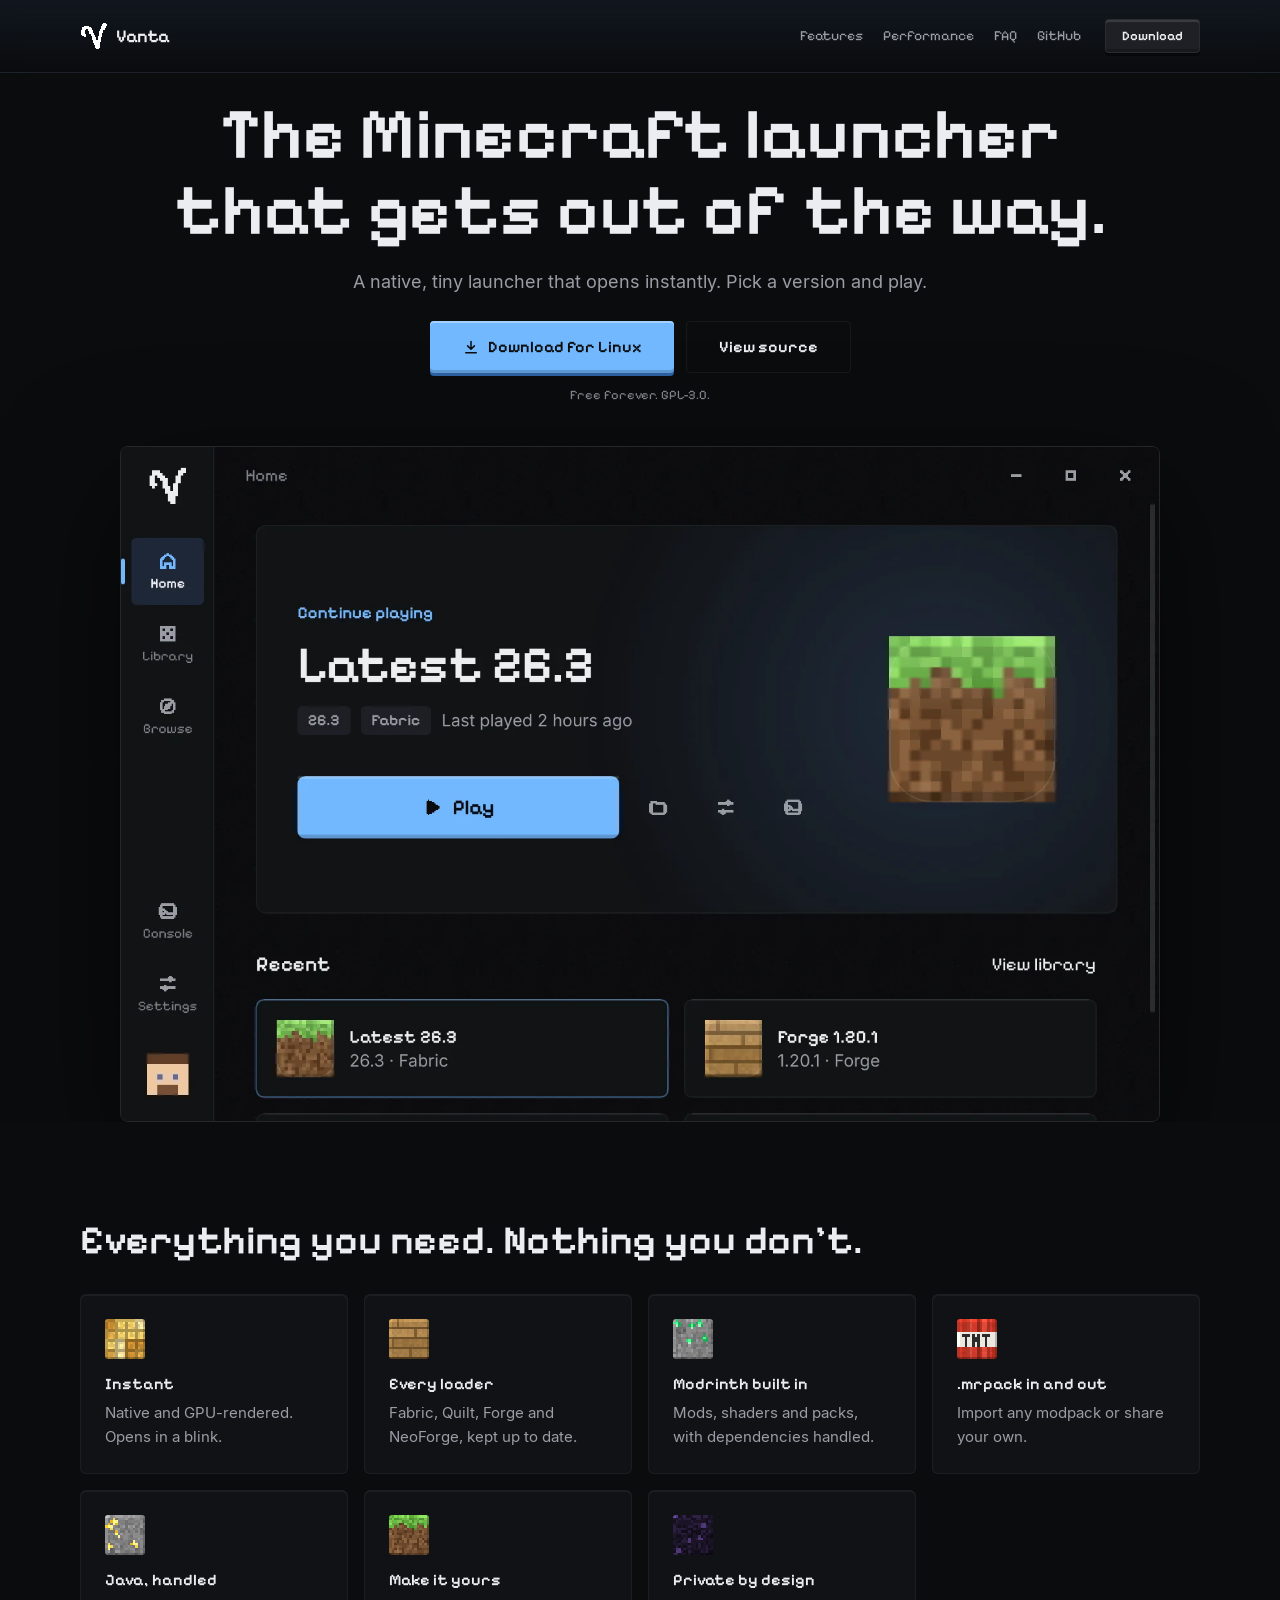
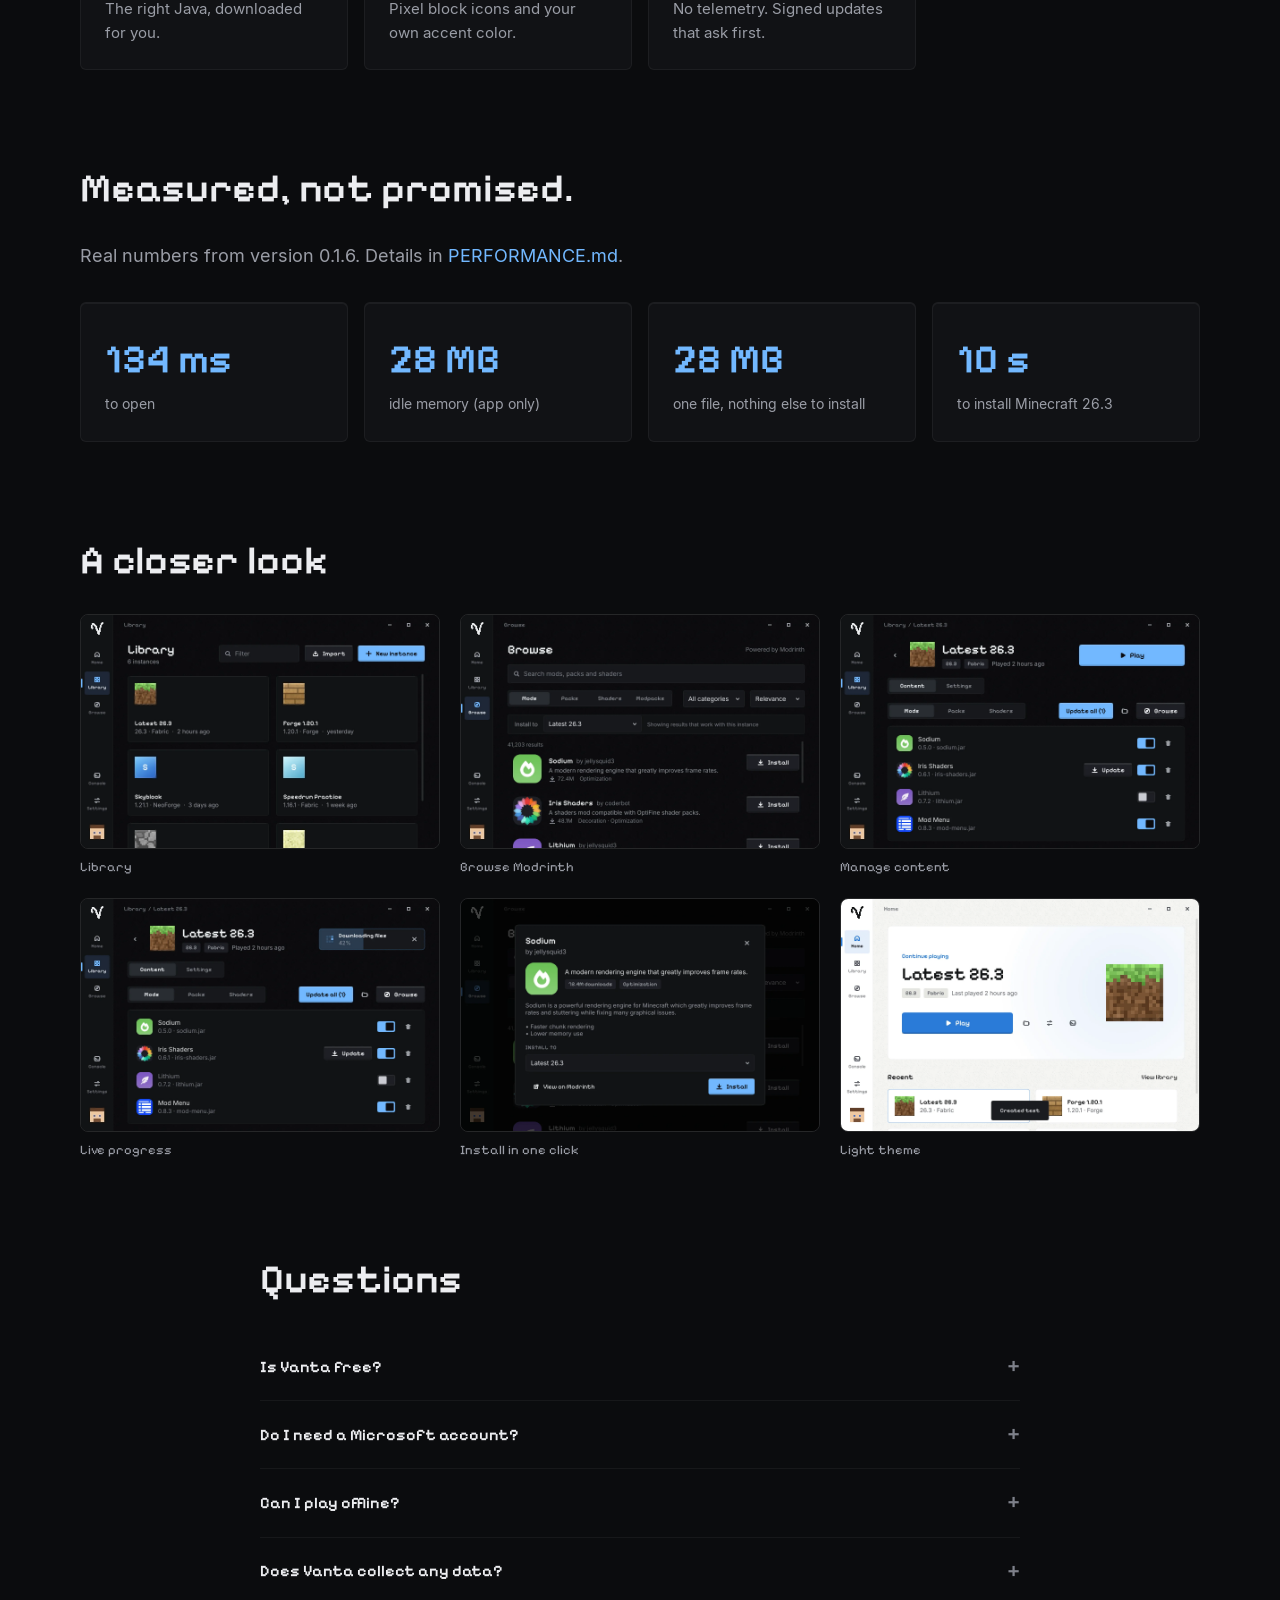
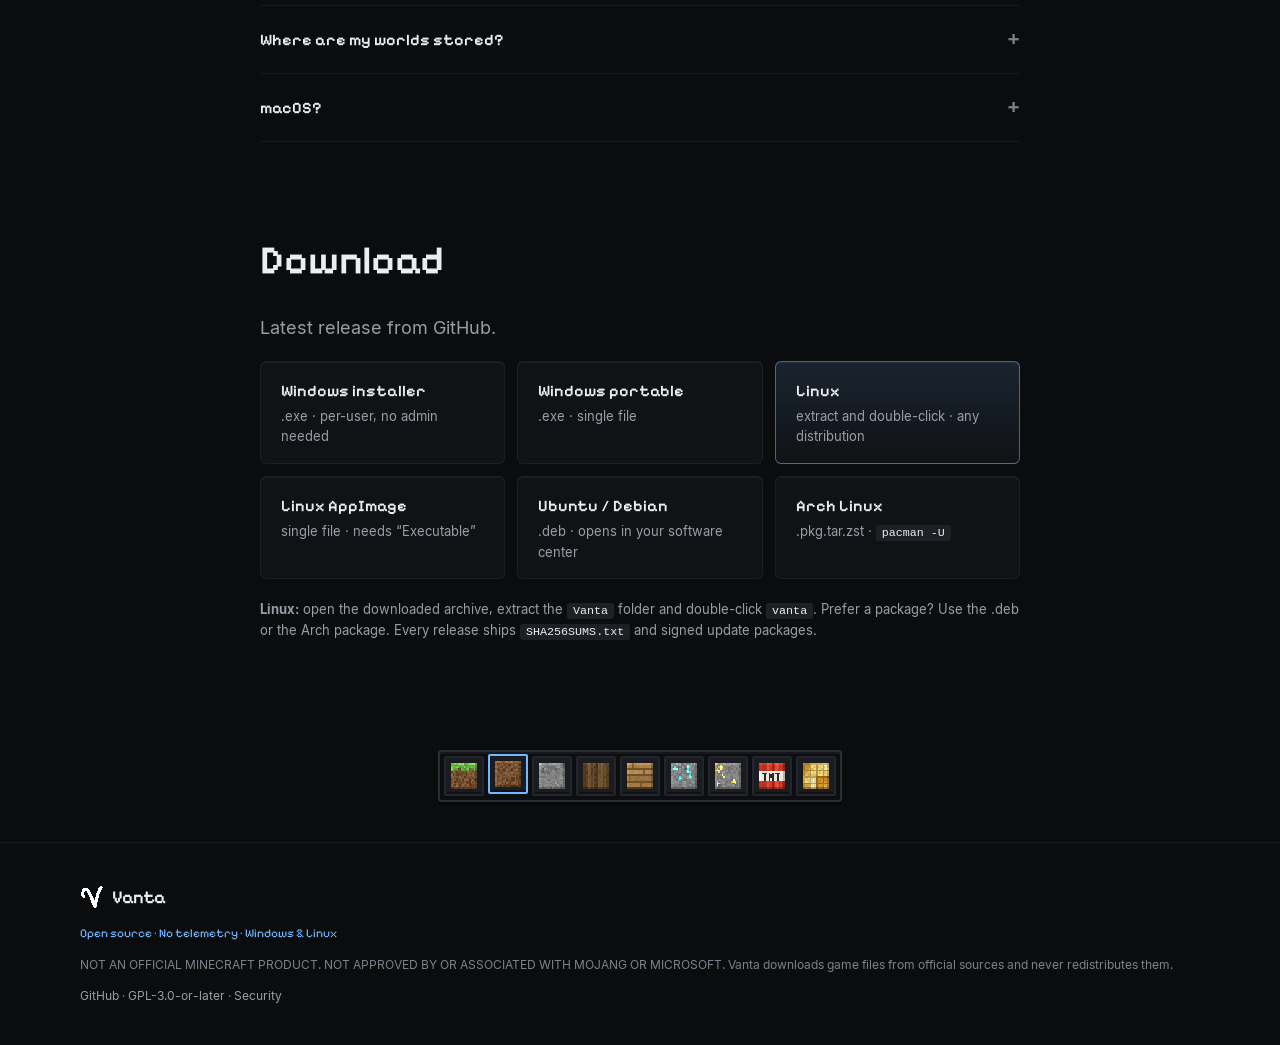
==== commit c7e2c8c0: "feat(ui): rounded-square mod icons" ====
--- a/web/index.html
+++ b/web/index.html
@@ -7,9 +7,9 @@
   <meta name="description" content="Vanta is a free, open-source launcher for Minecraft: Java Edition. Native, tiny, instant. Fabric, Quilt, Forge, NeoForge and Modrinth built in. No telemetry.">
   <meta name="theme-color" content="#0b0c0e">
   <link rel="canonical" href="https://getvanta.xyz/">
-  <link rel="icon" href="favicon.ico?v=0.1.7g" sizes="any">
-  <link rel="icon" href="assets/favicon-32.png?v=0.1.7g" sizes="32x32" type="image/png">
-  <link rel="apple-touch-icon" href="assets/apple-touch-icon.png?v=0.1.7g">
+  <link rel="icon" href="favicon.ico?v=0.1.7h" sizes="any">
+  <link rel="icon" href="assets/favicon-32.png?v=0.1.7h" sizes="32x32" type="image/png">
+  <link rel="apple-touch-icon" href="assets/apple-touch-icon.png?v=0.1.7h">
   <meta property="og:site_name" content="Vanta">
   <meta property="og:title" content="Vanta — the Minecraft launcher that gets out of the way">
   <meta property="og:description" content="Free, open-source and tiny. Fabric, Forge, NeoForge and Quilt, Modrinth mods and modpacks, and Java handled for you. Windows and Linux, no telemetry.">
@@ -32,15 +32,15 @@
     if ("scrollRestoration" in history) history.scrollRestoration = "manual";
     if (!location.hash) window.scrollTo(0, 0);
   </script>
-  <link rel="stylesheet" href="assets/tokens.css?v=0.1.7g">
-  <link rel="stylesheet" href="assets/site.css?v=0.1.7g">
+  <link rel="stylesheet" href="assets/tokens.css?v=0.1.7h">
+  <link rel="stylesheet" href="assets/site.css?v=0.1.7h">
 </head>
 <body>
   <a class="skip" href="#main">Skip to content</a>
   <header class="nav">
     <div class="wrap nav-inner">
       <a class="brand" href="#" aria-label="Vanta home">
-        <img class="pixel" src="assets/logo-px.png?v=0.1.7g" width="28" height="28" alt="">
+        <img class="pixel" src="assets/logo-px.png?v=0.1.7h" width="28" height="28" alt="">
         <span>Vanta</span>
       </a>
       <nav id="site-nav" aria-label="Primary">
@@ -71,7 +71,7 @@
         </div>
         <p class="hint reveal" id="download-hint">Free forever. GPL-3.0.</p>
         <figure class="shot reveal">
-          <img src="assets/screenshots/home.webp?v=0.1.7g" width="800" height="520" alt="The Vanta home screen showing the featured instance and a Play button" fetchpriority="high">
+          <img src="assets/screenshots/home.webp?v=0.1.7h" width="800" height="520" alt="The Vanta home screen showing the featured instance and a Play button" fetchpriority="high">
         </figure>
       </div>
     </section>
@@ -79,13 +79,13 @@
     <section id="features" class="wrap section">
       <h2 class="reveal">Everything you need. Nothing you don't.</h2>
       <div class="grid">
-        <article class="card reveal"><img class="ico pixel" src="assets/blocks/glowstone.png?v=0.1.7g" width="40" height="40" alt=""><h3>Instant</h3><p>Native and GPU-rendered. Opens in a blink.</p></article>
-        <article class="card reveal"><img class="ico pixel" src="assets/blocks/planks.png?v=0.1.7g" width="40" height="40" alt=""><h3>Every loader</h3><p>Fabric, Quilt, Forge and NeoForge, kept up to date.</p></article>
-        <article class="card reveal"><img class="ico pixel" src="assets/blocks/emerald_ore.png?v=0.1.7g" width="40" height="40" alt=""><h3>Modrinth built in</h3><p>Mods, shaders and packs, with dependencies handled.</p></article>
-        <article class="card reveal"><img class="ico pixel" src="assets/blocks/tnt.png?v=0.1.7g" width="40" height="40" alt=""><h3>.mrpack in and out</h3><p>Import any modpack or share your own.</p></article>
-        <article class="card reveal"><img class="ico pixel" src="assets/blocks/gold_ore.png?v=0.1.7g" width="40" height="40" alt=""><h3>Java, handled</h3><p>The right Java, downloaded for you.</p></article>
-        <article class="card reveal"><img class="ico pixel" src="assets/blocks/grass.png?v=0.1.7g" width="40" height="40" alt=""><h3>Make it yours</h3><p>Pixel block icons and your own accent color.</p></article>
-        <article class="card reveal"><img class="ico pixel" src="assets/blocks/obsidian.png?v=0.1.7g" width="40" height="40" alt=""><h3>Private by design</h3><p>No telemetry. Signed updates that ask first.</p></article>
+        <article class="card reveal"><img class="ico pixel" src="assets/blocks/glowstone.png?v=0.1.7h" width="40" height="40" alt=""><h3>Instant</h3><p>Native and GPU-rendered. Opens in a blink.</p></article>
+        <article class="card reveal"><img class="ico pixel" src="assets/blocks/planks.png?v=0.1.7h" width="40" height="40" alt=""><h3>Every loader</h3><p>Fabric, Quilt, Forge and NeoForge, kept up to date.</p></article>
+        <article class="card reveal"><img class="ico pixel" src="assets/blocks/emerald_ore.png?v=0.1.7h" width="40" height="40" alt=""><h3>Modrinth built in</h3><p>Mods, shaders and packs, with dependencies handled.</p></article>
+        <article class="card reveal"><img class="ico pixel" src="assets/blocks/tnt.png?v=0.1.7h" width="40" height="40" alt=""><h3>.mrpack in and out</h3><p>Import any modpack or share your own.</p></article>
+        <article class="card reveal"><img class="ico pixel" src="assets/blocks/gold_ore.png?v=0.1.7h" width="40" height="40" alt=""><h3>Java, handled</h3><p>The right Java, downloaded for you.</p></article>
+        <article class="card reveal"><img class="ico pixel" src="assets/blocks/grass.png?v=0.1.7h" width="40" height="40" alt=""><h3>Make it yours</h3><p>Pixel block icons and your own accent color.</p></article>
+        <article class="card reveal"><img class="ico pixel" src="assets/blocks/obsidian.png?v=0.1.7h" width="40" height="40" alt=""><h3>Private by design</h3><p>No telemetry. Signed updates that ask first.</p></article>
       </div>
     </section>
 
@@ -105,12 +105,12 @@
     <section class="wrap section">
       <h2 class="reveal">A closer look</h2>
       <div class="gallery reveal">
-        <figure><img src="assets/screenshots/library.webp?v=0.1.7g" width="800" height="520" loading="lazy" alt="Library with instance cards"><figcaption>Library</figcaption></figure>
-        <figure><img src="assets/screenshots/browse.webp?v=0.1.7g" width="800" height="520" loading="lazy" alt="Browsing mods from Modrinth"><figcaption>Browse Modrinth</figcaption></figure>
-        <figure><img src="assets/screenshots/instance.webp?v=0.1.7g" width="800" height="520" loading="lazy" alt="Instance page with installed mods"><figcaption>Manage content</figcaption></figure>
-        <figure><img src="assets/screenshots/launching.webp?v=0.1.7g" width="800" height="520" loading="lazy" alt="Play button filling with live download progress"><figcaption>Live progress</figcaption></figure>
-        <figure><img src="assets/screenshots/project.webp?v=0.1.7g" width="800" height="520" loading="lazy" alt="Mod details inside Vanta"><figcaption>Install in one click</figcaption></figure>
-        <figure><img src="assets/screenshots/home-light.webp?v=0.1.7g" width="800" height="520" loading="lazy" alt="Vanta in the light theme"><figcaption>Light theme</figcaption></figure>
+        <figure><img src="assets/screenshots/library.webp?v=0.1.7h" width="800" height="520" loading="lazy" alt="Library with instance cards"><figcaption>Library</figcaption></figure>
+        <figure><img src="assets/screenshots/browse.webp?v=0.1.7h" width="800" height="520" loading="lazy" alt="Browsing mods from Modrinth"><figcaption>Browse Modrinth</figcaption></figure>
+        <figure><img src="assets/screenshots/instance.webp?v=0.1.7h" width="800" height="520" loading="lazy" alt="Instance page with installed mods"><figcaption>Manage content</figcaption></figure>
+        <figure><img src="assets/screenshots/launching.webp?v=0.1.7h" width="800" height="520" loading="lazy" alt="Play button filling with live download progress"><figcaption>Live progress</figcaption></figure>
+        <figure><img src="assets/screenshots/project.webp?v=0.1.7h" width="800" height="520" loading="lazy" alt="Mod details inside Vanta"><figcaption>Install in one click</figcaption></figure>
+        <figure><img src="assets/screenshots/home-light.webp?v=0.1.7h" width="800" height="520" loading="lazy" alt="Vanta in the light theme"><figcaption>Light theme</figcaption></figure>
       </div>
     </section>
 
@@ -141,27 +141,27 @@
     </section>
     <div class="wrap hotbar-end">
       <div class="hotbar reveal" aria-hidden="true">
-        <span class="slot on"><img class="pixel" src="assets/blocks/grass.png?v=0.1.7g" width="16" height="16" alt=""></span>
-        <span class="slot"><img class="pixel" src="assets/blocks/dirt.png?v=0.1.7g" width="16" height="16" alt=""></span>
-        <span class="slot"><img class="pixel" src="assets/blocks/stone.png?v=0.1.7g" width="16" height="16" alt=""></span>
-        <span class="slot"><img class="pixel" src="assets/blocks/oak_log.png?v=0.1.7g" width="16" height="16" alt=""></span>
-        <span class="slot"><img class="pixel" src="assets/blocks/planks.png?v=0.1.7g" width="16" height="16" alt=""></span>
-        <span class="slot"><img class="pixel" src="assets/blocks/diamond_ore.png?v=0.1.7g" width="16" height="16" alt=""></span>
-        <span class="slot"><img class="pixel" src="assets/blocks/gold_ore.png?v=0.1.7g" width="16" height="16" alt=""></span>
-        <span class="slot"><img class="pixel" src="assets/blocks/tnt.png?v=0.1.7g" width="16" height="16" alt=""></span>
-        <span class="slot"><img class="pixel" src="assets/blocks/glowstone.png?v=0.1.7g" width="16" height="16" alt=""></span>
+        <span class="slot on"><img class="pixel" src="assets/blocks/grass.png?v=0.1.7h" width="16" height="16" alt=""></span>
+        <span class="slot"><img class="pixel" src="assets/blocks/dirt.png?v=0.1.7h" width="16" height="16" alt=""></span>
+        <span class="slot"><img class="pixel" src="assets/blocks/stone.png?v=0.1.7h" width="16" height="16" alt=""></span>
+        <span class="slot"><img class="pixel" src="assets/blocks/oak_log.png?v=0.1.7h" width="16" height="16" alt=""></span>
+        <span class="slot"><img class="pixel" src="assets/blocks/planks.png?v=0.1.7h" width="16" height="16" alt=""></span>
+        <span class="slot"><img class="pixel" src="assets/blocks/diamond_ore.png?v=0.1.7h" width="16" height="16" alt=""></span>
+        <span class="slot"><img class="pixel" src="assets/blocks/gold_ore.png?v=0.1.7h" width="16" height="16" alt=""></span>
+        <span class="slot"><img class="pixel" src="assets/blocks/tnt.png?v=0.1.7h" width="16" height="16" alt=""></span>
+        <span class="slot"><img class="pixel" src="assets/blocks/glowstone.png?v=0.1.7h" width="16" height="16" alt=""></span>
       </div>
     </div>
   </main>
 
   <footer class="footer">
     <div class="wrap footer-inner">
-      <div class="brand"><img class="pixel" src="assets/logo-px.png?v=0.1.7g" width="24" height="24" alt=""><span>Vanta</span></div>
+      <div class="brand"><img class="pixel" src="assets/logo-px.png?v=0.1.7h" width="24" height="24" alt=""><span>Vanta</span></div>
       <p class="footer-tag">Open source · No telemetry · Windows &amp; Linux</p>
       <p>NOT AN OFFICIAL MINECRAFT PRODUCT. NOT APPROVED BY OR ASSOCIATED WITH MOJANG OR MICROSOFT. Vanta downloads game files from official sources and never redistributes them.</p>
       <p><a href="https://github.com/Inpriv/vanta">GitHub</a> · <a href="https://github.com/Inpriv/vanta/blob/main/LICENSE">GPL-3.0-or-later</a> · <a href="https://github.com/Inpriv/vanta/blob/main/SECURITY.md">Security</a></p>
     </div>
   </footer>
-  <script src="assets/site.js?v=0.1.7g" defer></script>
+  <script src="assets/site.js?v=0.1.7h" defer></script>
 </body>
 </html>
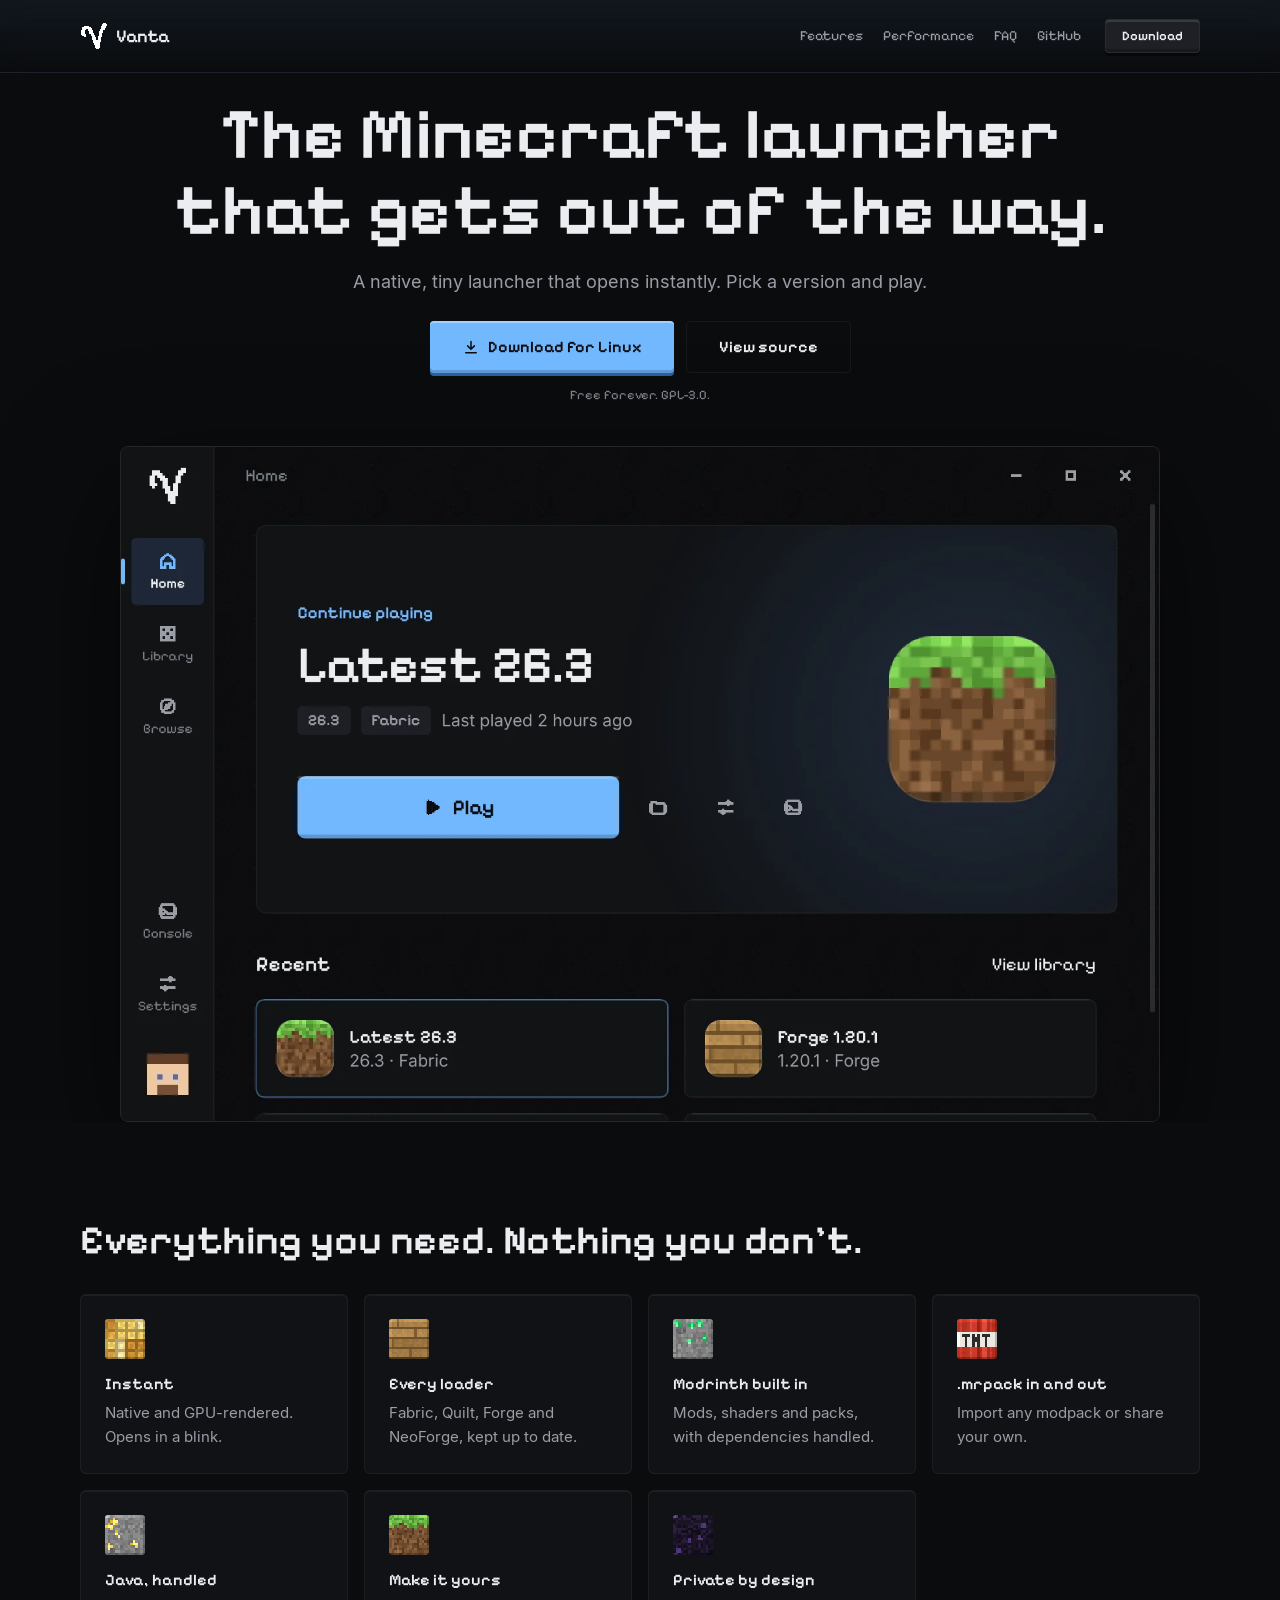
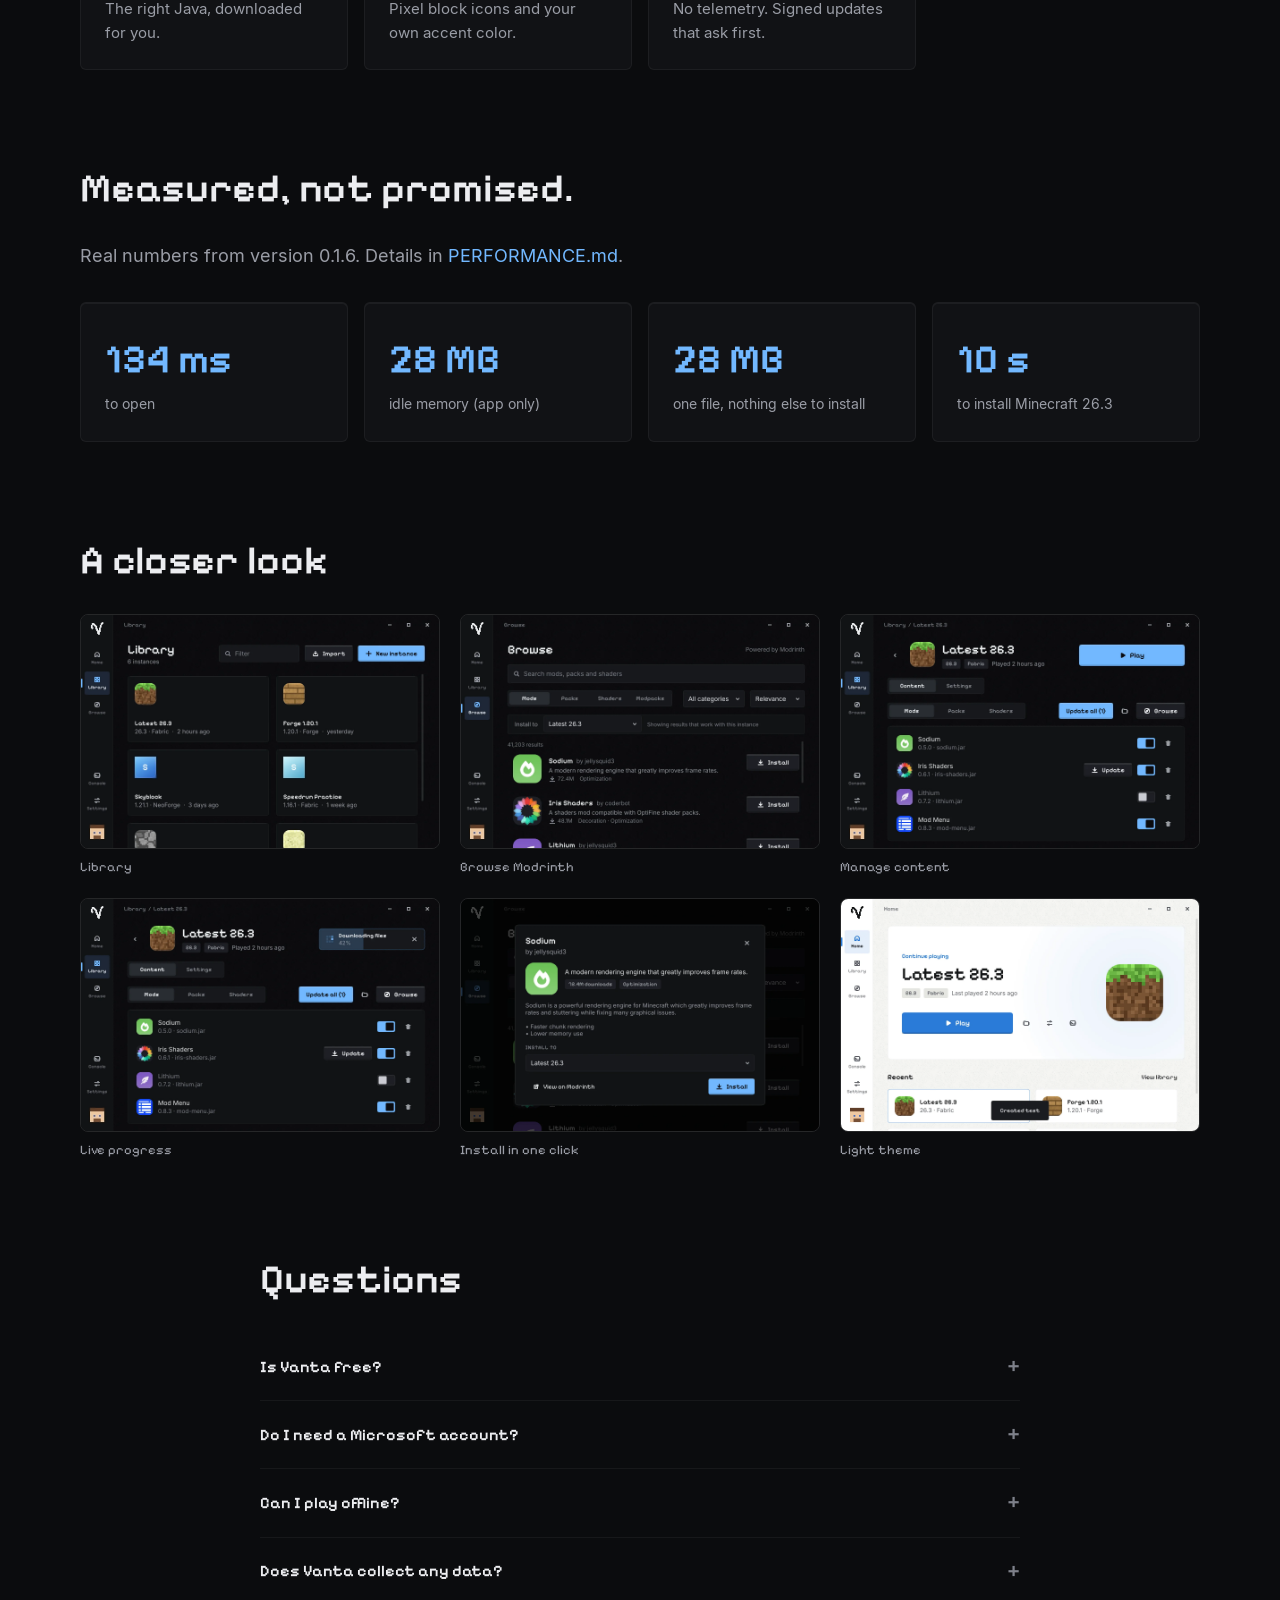
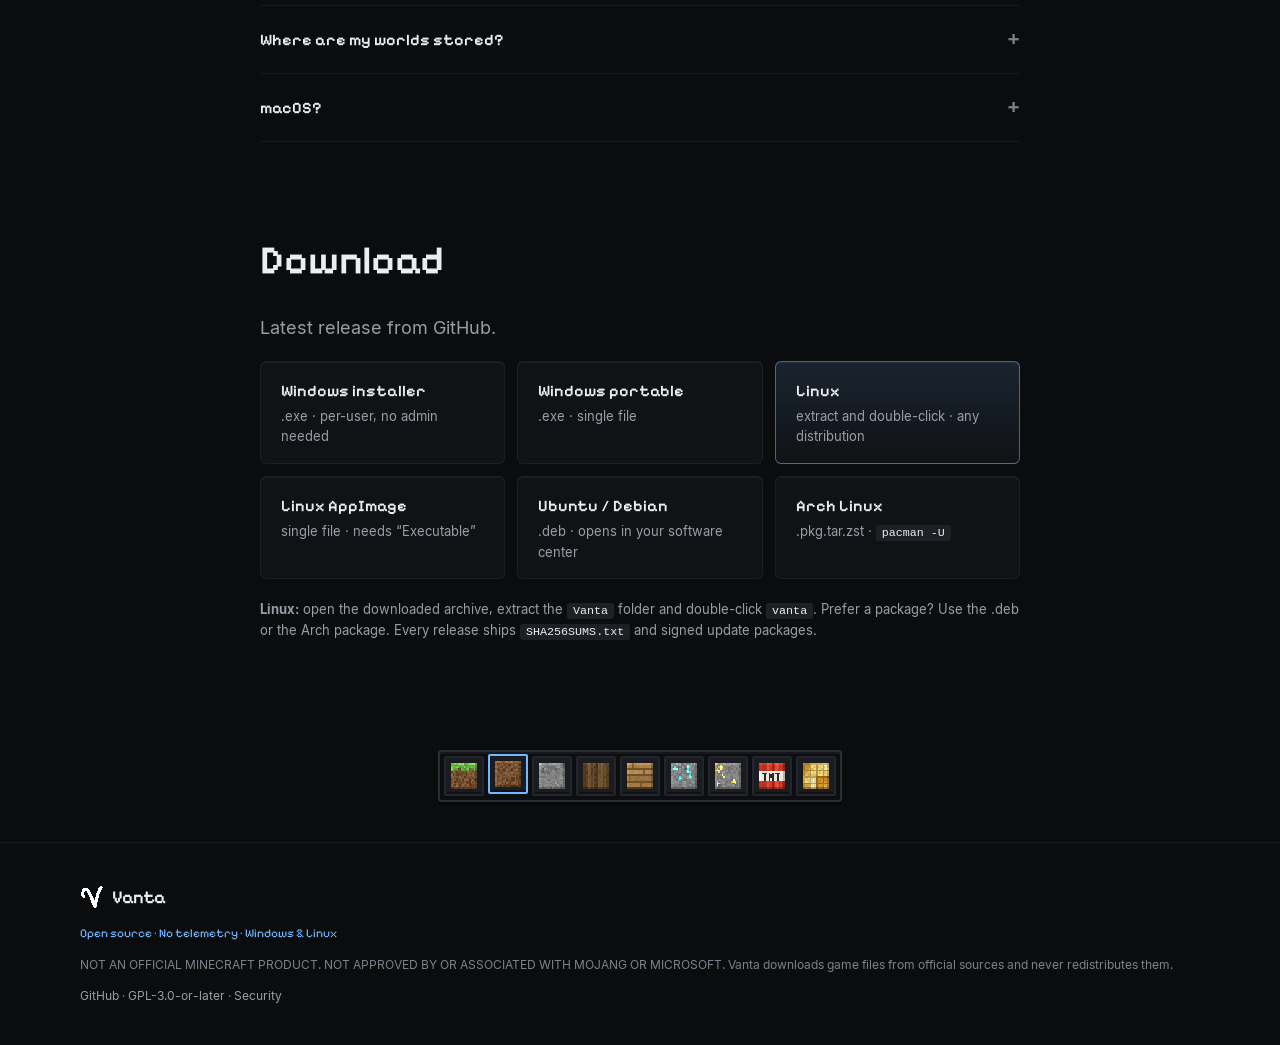
==== commit 37110b2e: "fix(ui): round block icons and centre the home glow on every renderer" ====
--- a/web/index.html
+++ b/web/index.html
@@ -7,9 +7,9 @@
   <meta name="description" content="Vanta is a free, open-source launcher for Minecraft: Java Edition. Native, tiny, instant. Fabric, Quilt, Forge, NeoForge and Modrinth built in. No telemetry.">
   <meta name="theme-color" content="#0b0c0e">
   <link rel="canonical" href="https://getvanta.xyz/">
-  <link rel="icon" href="favicon.ico?v=0.1.7h" sizes="any">
-  <link rel="icon" href="assets/favicon-32.png?v=0.1.7h" sizes="32x32" type="image/png">
-  <link rel="apple-touch-icon" href="assets/apple-touch-icon.png?v=0.1.7h">
+  <link rel="icon" href="favicon.ico?v=0.1.8a" sizes="any">
+  <link rel="icon" href="assets/favicon-32.png?v=0.1.8a" sizes="32x32" type="image/png">
+  <link rel="apple-touch-icon" href="assets/apple-touch-icon.png?v=0.1.8a">
   <meta property="og:site_name" content="Vanta">
   <meta property="og:title" content="Vanta — the Minecraft launcher that gets out of the way">
   <meta property="og:description" content="Free, open-source and tiny. Fabric, Forge, NeoForge and Quilt, Modrinth mods and modpacks, and Java handled for you. Windows and Linux, no telemetry.">
@@ -32,15 +32,15 @@
     if ("scrollRestoration" in history) history.scrollRestoration = "manual";
     if (!location.hash) window.scrollTo(0, 0);
   </script>
-  <link rel="stylesheet" href="assets/tokens.css?v=0.1.7h">
-  <link rel="stylesheet" href="assets/site.css?v=0.1.7h">
+  <link rel="stylesheet" href="assets/tokens.css?v=0.1.8a">
+  <link rel="stylesheet" href="assets/site.css?v=0.1.8a">
 </head>
 <body>
   <a class="skip" href="#main">Skip to content</a>
   <header class="nav">
     <div class="wrap nav-inner">
       <a class="brand" href="#" aria-label="Vanta home">
-        <img class="pixel" src="assets/logo-px.png?v=0.1.7h" width="28" height="28" alt="">
+        <img class="pixel" src="assets/logo-px.png?v=0.1.8a" width="28" height="28" alt="">
         <span>Vanta</span>
       </a>
       <nav id="site-nav" aria-label="Primary">
@@ -71,7 +71,7 @@
         </div>
         <p class="hint reveal" id="download-hint">Free forever. GPL-3.0.</p>
         <figure class="shot reveal">
-          <img src="assets/screenshots/home.webp?v=0.1.7h" width="800" height="520" alt="The Vanta home screen showing the featured instance and a Play button" fetchpriority="high">
+          <img src="assets/screenshots/home.webp?v=0.1.8a" width="800" height="520" alt="The Vanta home screen showing the featured instance and a Play button" fetchpriority="high">
         </figure>
       </div>
     </section>
@@ -79,13 +79,13 @@
     <section id="features" class="wrap section">
       <h2 class="reveal">Everything you need. Nothing you don't.</h2>
       <div class="grid">
-        <article class="card reveal"><img class="ico pixel" src="assets/blocks/glowstone.png?v=0.1.7h" width="40" height="40" alt=""><h3>Instant</h3><p>Native and GPU-rendered. Opens in a blink.</p></article>
-        <article class="card reveal"><img class="ico pixel" src="assets/blocks/planks.png?v=0.1.7h" width="40" height="40" alt=""><h3>Every loader</h3><p>Fabric, Quilt, Forge and NeoForge, kept up to date.</p></article>
-        <article class="card reveal"><img class="ico pixel" src="assets/blocks/emerald_ore.png?v=0.1.7h" width="40" height="40" alt=""><h3>Modrinth built in</h3><p>Mods, shaders and packs, with dependencies handled.</p></article>
-        <article class="card reveal"><img class="ico pixel" src="assets/blocks/tnt.png?v=0.1.7h" width="40" height="40" alt=""><h3>.mrpack in and out</h3><p>Import any modpack or share your own.</p></article>
-        <article class="card reveal"><img class="ico pixel" src="assets/blocks/gold_ore.png?v=0.1.7h" width="40" height="40" alt=""><h3>Java, handled</h3><p>The right Java, downloaded for you.</p></article>
-        <article class="card reveal"><img class="ico pixel" src="assets/blocks/grass.png?v=0.1.7h" width="40" height="40" alt=""><h3>Make it yours</h3><p>Pixel block icons and your own accent color.</p></article>
-        <article class="card reveal"><img class="ico pixel" src="assets/blocks/obsidian.png?v=0.1.7h" width="40" height="40" alt=""><h3>Private by design</h3><p>No telemetry. Signed updates that ask first.</p></article>
+        <article class="card reveal"><img class="ico pixel" src="assets/blocks/glowstone.png?v=0.1.8a" width="40" height="40" alt=""><h3>Instant</h3><p>Native and GPU-rendered. Opens in a blink.</p></article>
+        <article class="card reveal"><img class="ico pixel" src="assets/blocks/planks.png?v=0.1.8a" width="40" height="40" alt=""><h3>Every loader</h3><p>Fabric, Quilt, Forge and NeoForge, kept up to date.</p></article>
+        <article class="card reveal"><img class="ico pixel" src="assets/blocks/emerald_ore.png?v=0.1.8a" width="40" height="40" alt=""><h3>Modrinth built in</h3><p>Mods, shaders and packs, with dependencies handled.</p></article>
+        <article class="card reveal"><img class="ico pixel" src="assets/blocks/tnt.png?v=0.1.8a" width="40" height="40" alt=""><h3>.mrpack in and out</h3><p>Import any modpack or share your own.</p></article>
+        <article class="card reveal"><img class="ico pixel" src="assets/blocks/gold_ore.png?v=0.1.8a" width="40" height="40" alt=""><h3>Java, handled</h3><p>The right Java, downloaded for you.</p></article>
+        <article class="card reveal"><img class="ico pixel" src="assets/blocks/grass.png?v=0.1.8a" width="40" height="40" alt=""><h3>Make it yours</h3><p>Pixel block icons and your own accent color.</p></article>
+        <article class="card reveal"><img class="ico pixel" src="assets/blocks/obsidian.png?v=0.1.8a" width="40" height="40" alt=""><h3>Private by design</h3><p>No telemetry. Signed updates that ask first.</p></article>
       </div>
     </section>
 
@@ -105,12 +105,12 @@
     <section class="wrap section">
       <h2 class="reveal">A closer look</h2>
       <div class="gallery reveal">
-        <figure><img src="assets/screenshots/library.webp?v=0.1.7h" width="800" height="520" loading="lazy" alt="Library with instance cards"><figcaption>Library</figcaption></figure>
-        <figure><img src="assets/screenshots/browse.webp?v=0.1.7h" width="800" height="520" loading="lazy" alt="Browsing mods from Modrinth"><figcaption>Browse Modrinth</figcaption></figure>
-        <figure><img src="assets/screenshots/instance.webp?v=0.1.7h" width="800" height="520" loading="lazy" alt="Instance page with installed mods"><figcaption>Manage content</figcaption></figure>
-        <figure><img src="assets/screenshots/launching.webp?v=0.1.7h" width="800" height="520" loading="lazy" alt="Play button filling with live download progress"><figcaption>Live progress</figcaption></figure>
-        <figure><img src="assets/screenshots/project.webp?v=0.1.7h" width="800" height="520" loading="lazy" alt="Mod details inside Vanta"><figcaption>Install in one click</figcaption></figure>
-        <figure><img src="assets/screenshots/home-light.webp?v=0.1.7h" width="800" height="520" loading="lazy" alt="Vanta in the light theme"><figcaption>Light theme</figcaption></figure>
+        <figure><img src="assets/screenshots/library.webp?v=0.1.8a" width="800" height="520" loading="lazy" alt="Library with instance cards"><figcaption>Library</figcaption></figure>
+        <figure><img src="assets/screenshots/browse.webp?v=0.1.8a" width="800" height="520" loading="lazy" alt="Browsing mods from Modrinth"><figcaption>Browse Modrinth</figcaption></figure>
+        <figure><img src="assets/screenshots/instance.webp?v=0.1.8a" width="800" height="520" loading="lazy" alt="Instance page with installed mods"><figcaption>Manage content</figcaption></figure>
+        <figure><img src="assets/screenshots/launching.webp?v=0.1.8a" width="800" height="520" loading="lazy" alt="Play button filling with live download progress"><figcaption>Live progress</figcaption></figure>
+        <figure><img src="assets/screenshots/project.webp?v=0.1.8a" width="800" height="520" loading="lazy" alt="Mod details inside Vanta"><figcaption>Install in one click</figcaption></figure>
+        <figure><img src="assets/screenshots/home-light.webp?v=0.1.8a" width="800" height="520" loading="lazy" alt="Vanta in the light theme"><figcaption>Light theme</figcaption></figure>
       </div>
     </section>
 
@@ -141,27 +141,27 @@
     </section>
     <div class="wrap hotbar-end">
       <div class="hotbar reveal" aria-hidden="true">
-        <span class="slot on"><img class="pixel" src="assets/blocks/grass.png?v=0.1.7h" width="16" height="16" alt=""></span>
-        <span class="slot"><img class="pixel" src="assets/blocks/dirt.png?v=0.1.7h" width="16" height="16" alt=""></span>
-        <span class="slot"><img class="pixel" src="assets/blocks/stone.png?v=0.1.7h" width="16" height="16" alt=""></span>
-        <span class="slot"><img class="pixel" src="assets/blocks/oak_log.png?v=0.1.7h" width="16" height="16" alt=""></span>
-        <span class="slot"><img class="pixel" src="assets/blocks/planks.png?v=0.1.7h" width="16" height="16" alt=""></span>
-        <span class="slot"><img class="pixel" src="assets/blocks/diamond_ore.png?v=0.1.7h" width="16" height="16" alt=""></span>
-        <span class="slot"><img class="pixel" src="assets/blocks/gold_ore.png?v=0.1.7h" width="16" height="16" alt=""></span>
-        <span class="slot"><img class="pixel" src="assets/blocks/tnt.png?v=0.1.7h" width="16" height="16" alt=""></span>
-        <span class="slot"><img class="pixel" src="assets/blocks/glowstone.png?v=0.1.7h" width="16" height="16" alt=""></span>
+        <span class="slot on"><img class="pixel" src="assets/blocks/grass.png?v=0.1.8a" width="16" height="16" alt=""></span>
+        <span class="slot"><img class="pixel" src="assets/blocks/dirt.png?v=0.1.8a" width="16" height="16" alt=""></span>
+        <span class="slot"><img class="pixel" src="assets/blocks/stone.png?v=0.1.8a" width="16" height="16" alt=""></span>
+        <span class="slot"><img class="pixel" src="assets/blocks/oak_log.png?v=0.1.8a" width="16" height="16" alt=""></span>
+        <span class="slot"><img class="pixel" src="assets/blocks/planks.png?v=0.1.8a" width="16" height="16" alt=""></span>
+        <span class="slot"><img class="pixel" src="assets/blocks/diamond_ore.png?v=0.1.8a" width="16" height="16" alt=""></span>
+        <span class="slot"><img class="pixel" src="assets/blocks/gold_ore.png?v=0.1.8a" width="16" height="16" alt=""></span>
+        <span class="slot"><img class="pixel" src="assets/blocks/tnt.png?v=0.1.8a" width="16" height="16" alt=""></span>
+        <span class="slot"><img class="pixel" src="assets/blocks/glowstone.png?v=0.1.8a" width="16" height="16" alt=""></span>
       </div>
     </div>
   </main>
 
   <footer class="footer">
     <div class="wrap footer-inner">
-      <div class="brand"><img class="pixel" src="assets/logo-px.png?v=0.1.7h" width="24" height="24" alt=""><span>Vanta</span></div>
+      <div class="brand"><img class="pixel" src="assets/logo-px.png?v=0.1.8a" width="24" height="24" alt=""><span>Vanta</span></div>
       <p class="footer-tag">Open source · No telemetry · Windows &amp; Linux</p>
       <p>NOT AN OFFICIAL MINECRAFT PRODUCT. NOT APPROVED BY OR ASSOCIATED WITH MOJANG OR MICROSOFT. Vanta downloads game files from official sources and never redistributes them.</p>
       <p><a href="https://github.com/Inpriv/vanta">GitHub</a> · <a href="https://github.com/Inpriv/vanta/blob/main/LICENSE">GPL-3.0-or-later</a> · <a href="https://github.com/Inpriv/vanta/blob/main/SECURITY.md">Security</a></p>
     </div>
   </footer>
-  <script src="assets/site.js?v=0.1.7h" defer></script>
+  <script src="assets/site.js?v=0.1.8a" defer></script>
 </body>
 </html>
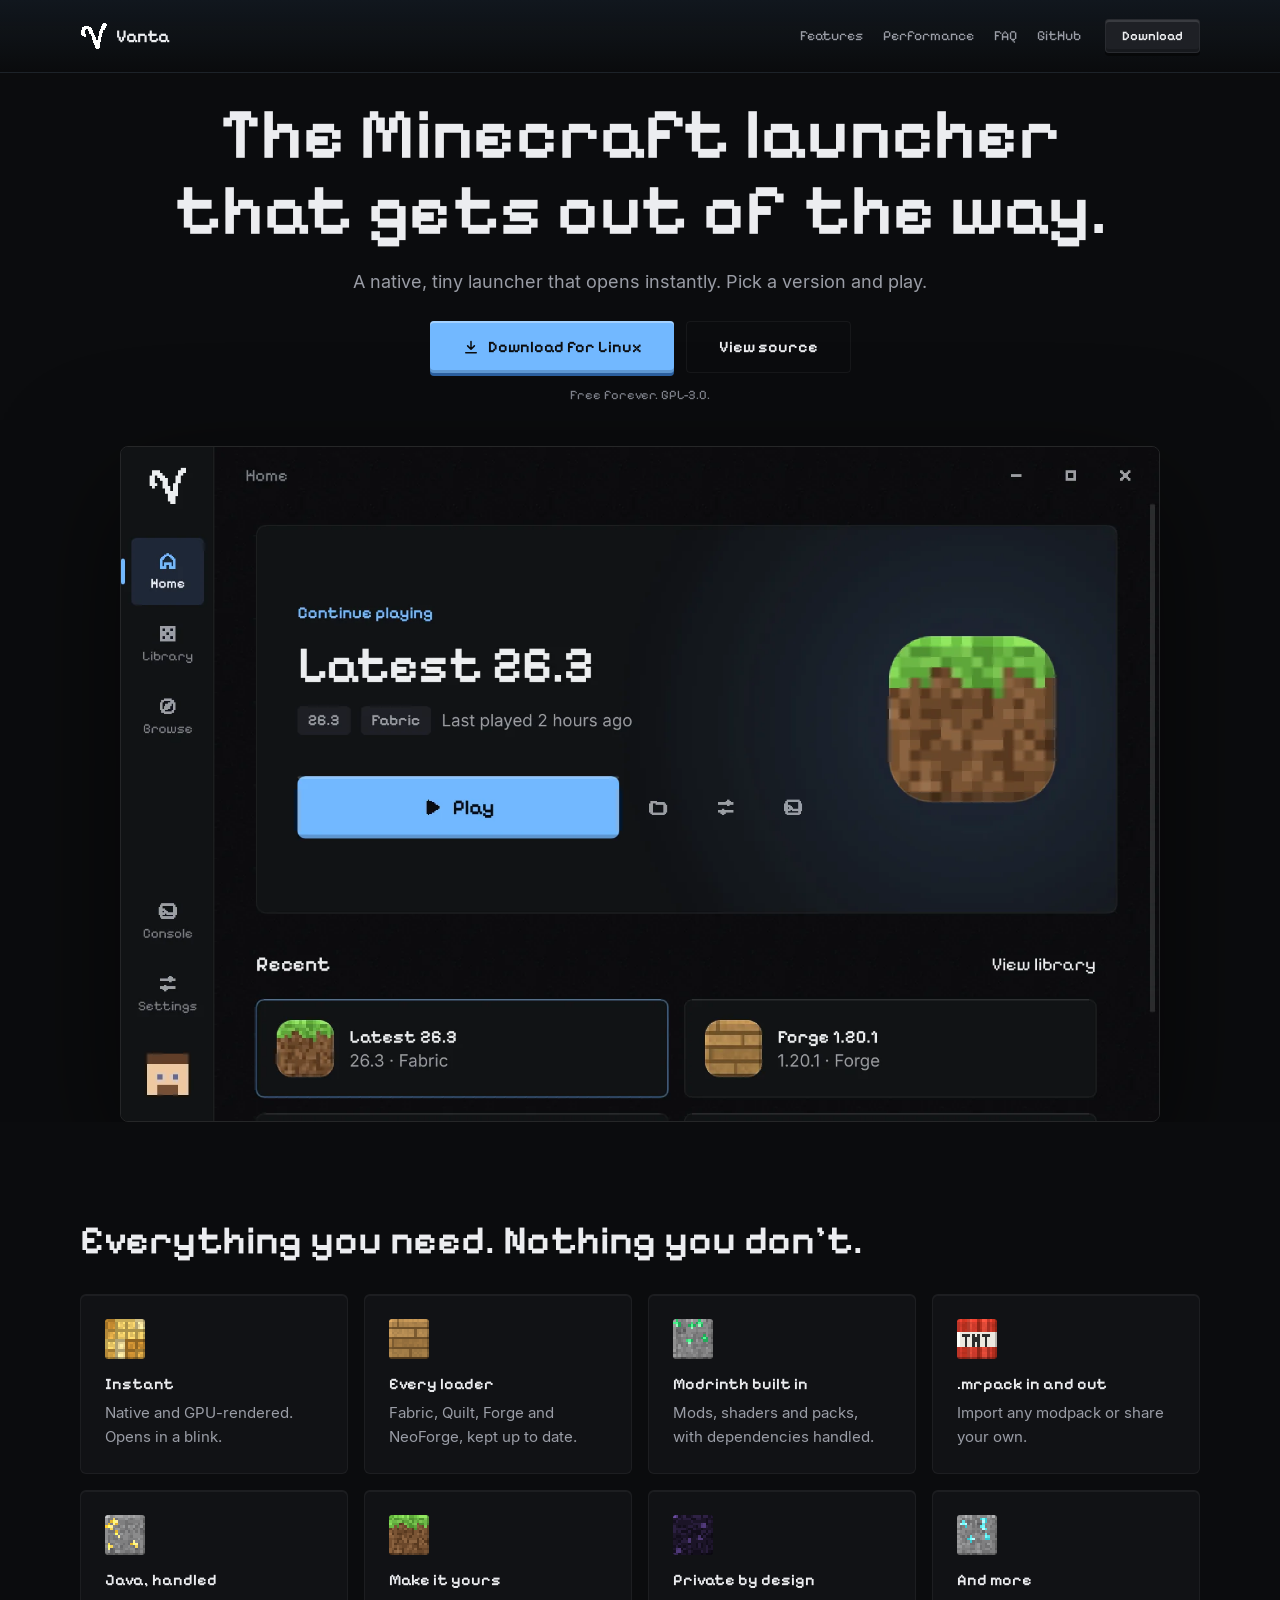
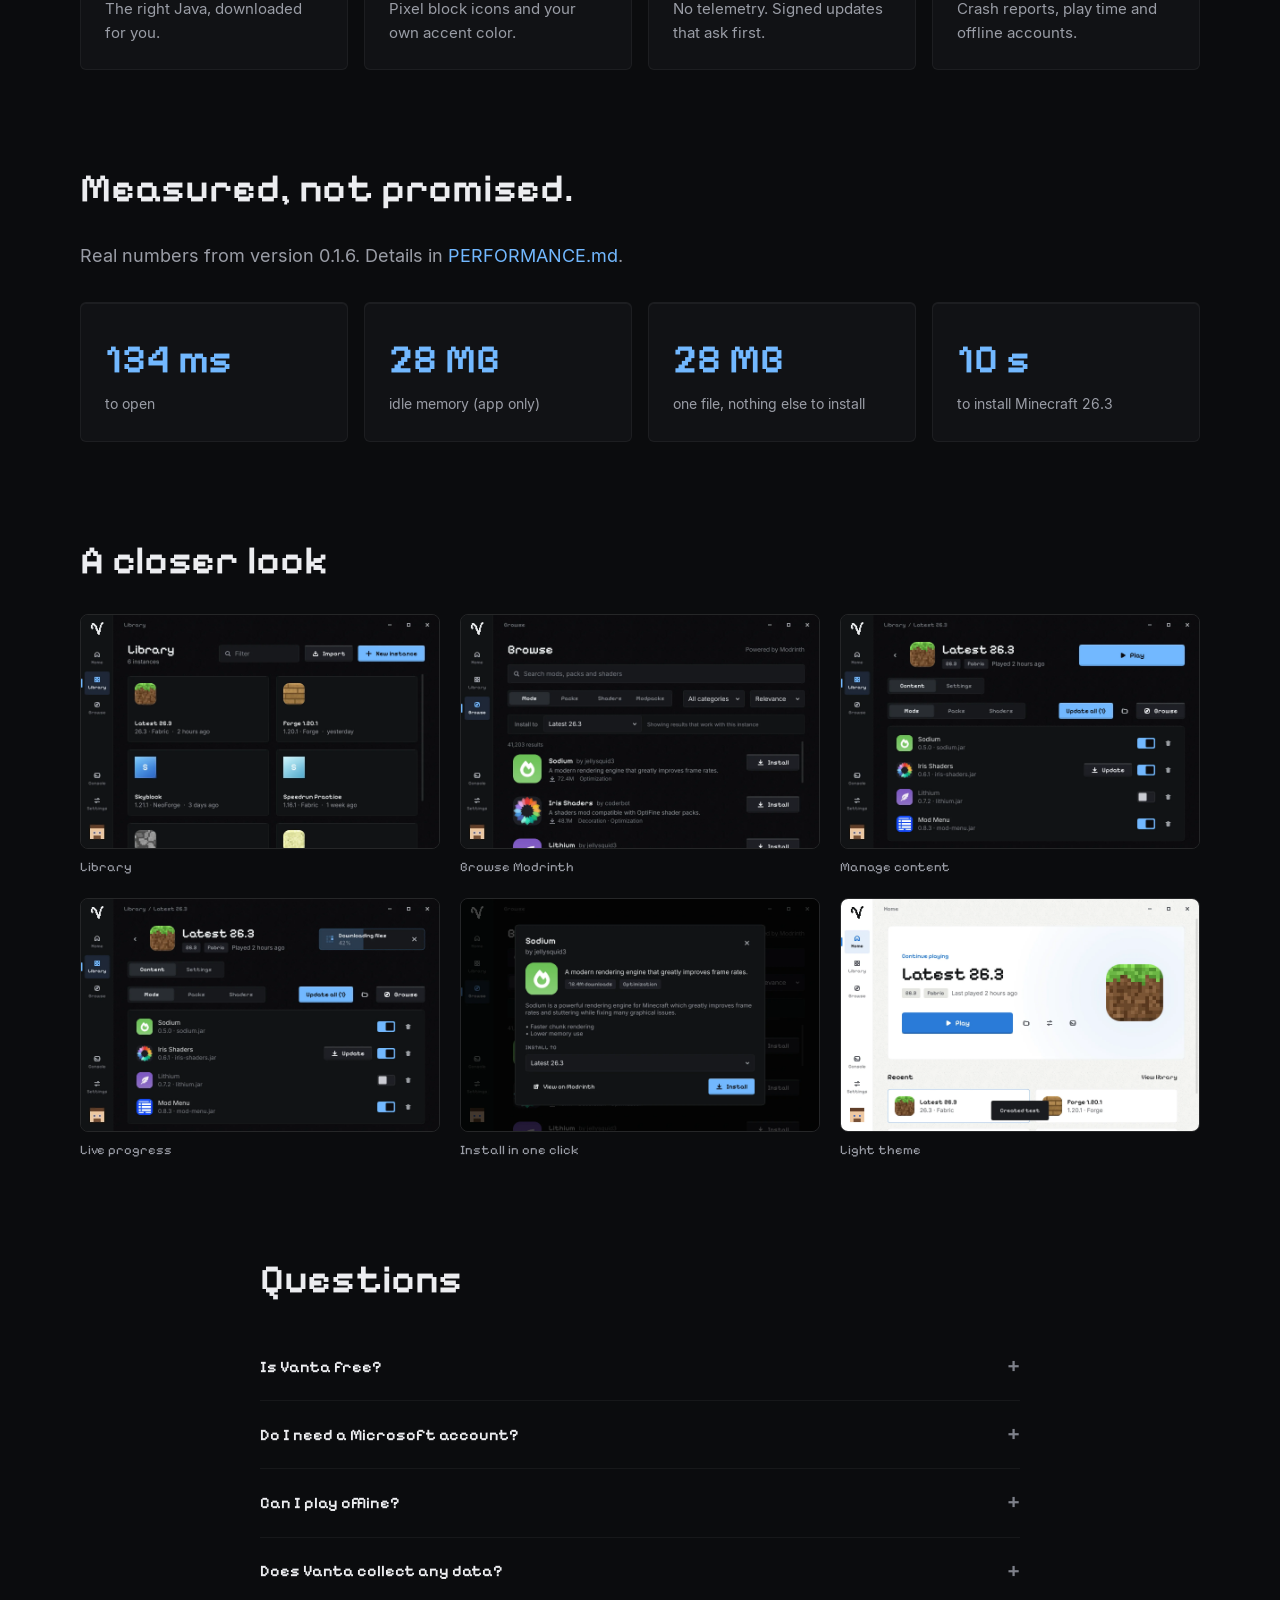
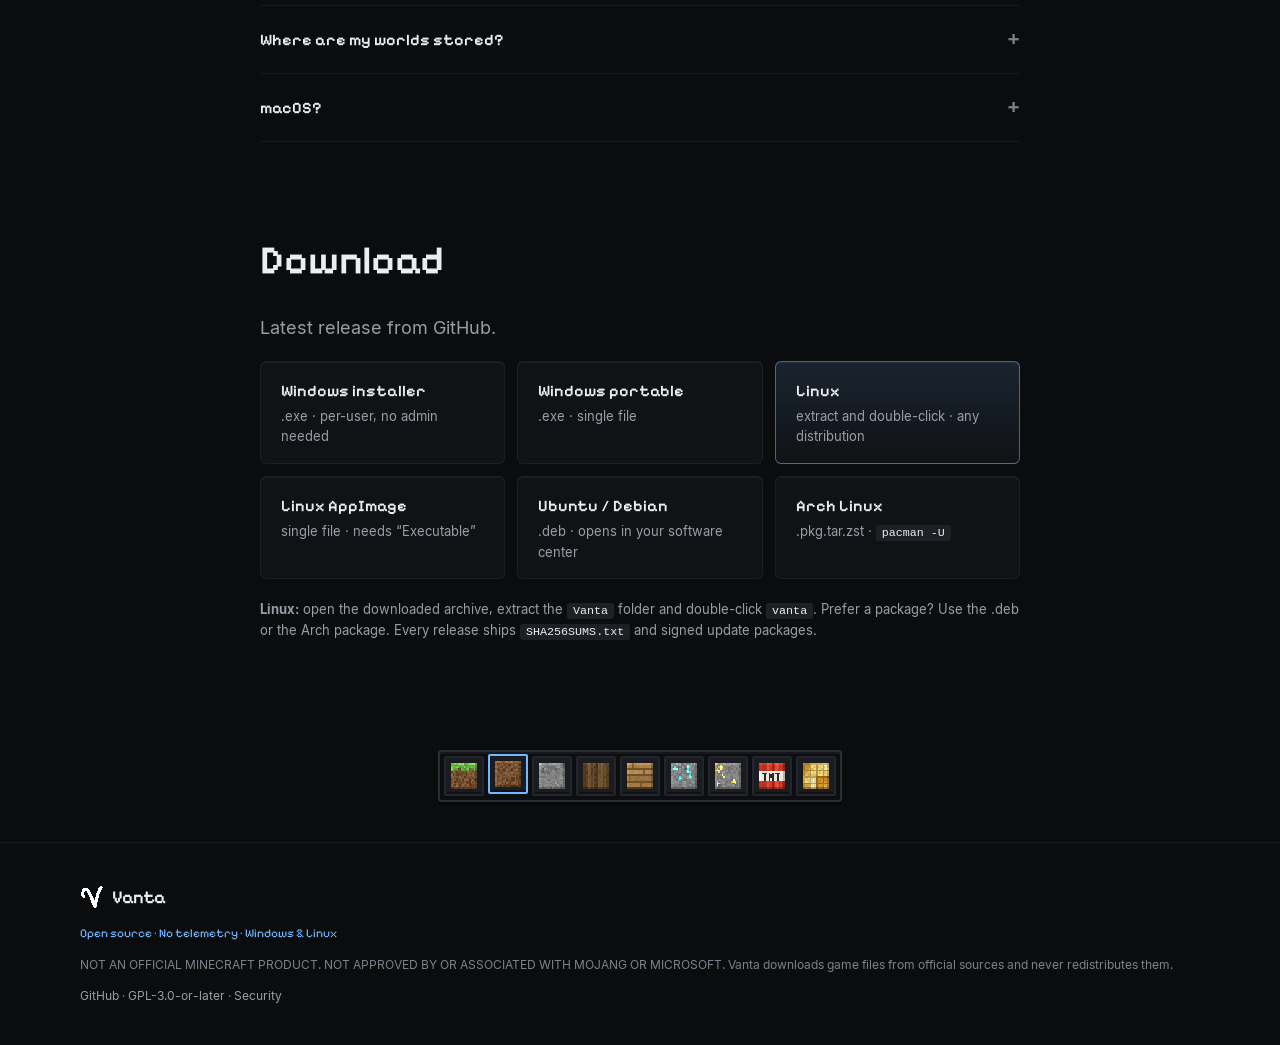
==== commit f52b3631: "perf(web): drop the header backdrop blur; add an And more feature card" ====
--- a/web/index.html
+++ b/web/index.html
@@ -7,9 +7,9 @@
   <meta name="description" content="Vanta is a free, open-source launcher for Minecraft: Java Edition. Native, tiny, instant. Fabric, Quilt, Forge, NeoForge and Modrinth built in. No telemetry.">
   <meta name="theme-color" content="#0b0c0e">
   <link rel="canonical" href="https://getvanta.xyz/">
-  <link rel="icon" href="favicon.ico?v=0.1.8a" sizes="any">
-  <link rel="icon" href="assets/favicon-32.png?v=0.1.8a" sizes="32x32" type="image/png">
-  <link rel="apple-touch-icon" href="assets/apple-touch-icon.png?v=0.1.8a">
+  <link rel="icon" href="favicon.ico?v=0.1.8b" sizes="any">
+  <link rel="icon" href="assets/favicon-32.png?v=0.1.8b" sizes="32x32" type="image/png">
+  <link rel="apple-touch-icon" href="assets/apple-touch-icon.png?v=0.1.8b">
   <meta property="og:site_name" content="Vanta">
   <meta property="og:title" content="Vanta — the Minecraft launcher that gets out of the way">
   <meta property="og:description" content="Free, open-source and tiny. Fabric, Forge, NeoForge and Quilt, Modrinth mods and modpacks, and Java handled for you. Windows and Linux, no telemetry.">
@@ -32,15 +32,15 @@
     if ("scrollRestoration" in history) history.scrollRestoration = "manual";
     if (!location.hash) window.scrollTo(0, 0);
   </script>
-  <link rel="stylesheet" href="assets/tokens.css?v=0.1.8a">
-  <link rel="stylesheet" href="assets/site.css?v=0.1.8a">
+  <link rel="stylesheet" href="assets/tokens.css?v=0.1.8b">
+  <link rel="stylesheet" href="assets/site.css?v=0.1.8b">
 </head>
 <body>
   <a class="skip" href="#main">Skip to content</a>
   <header class="nav">
     <div class="wrap nav-inner">
       <a class="brand" href="#" aria-label="Vanta home">
-        <img class="pixel" src="assets/logo-px.png?v=0.1.8a" width="28" height="28" alt="">
+        <img class="pixel" src="assets/logo-px.png?v=0.1.8b" width="28" height="28" alt="">
         <span>Vanta</span>
       </a>
       <nav id="site-nav" aria-label="Primary">
@@ -71,7 +71,7 @@
         </div>
         <p class="hint reveal" id="download-hint">Free forever. GPL-3.0.</p>
         <figure class="shot reveal">
-          <img src="assets/screenshots/home.webp?v=0.1.8a" width="800" height="520" alt="The Vanta home screen showing the featured instance and a Play button" fetchpriority="high">
+          <img src="assets/screenshots/home.webp?v=0.1.8b" width="800" height="520" alt="The Vanta home screen showing the featured instance and a Play button" fetchpriority="high">
         </figure>
       </div>
     </section>
@@ -79,13 +79,14 @@
     <section id="features" class="wrap section">
       <h2 class="reveal">Everything you need. Nothing you don't.</h2>
       <div class="grid">
-        <article class="card reveal"><img class="ico pixel" src="assets/blocks/glowstone.png?v=0.1.8a" width="40" height="40" alt=""><h3>Instant</h3><p>Native and GPU-rendered. Opens in a blink.</p></article>
-        <article class="card reveal"><img class="ico pixel" src="assets/blocks/planks.png?v=0.1.8a" width="40" height="40" alt=""><h3>Every loader</h3><p>Fabric, Quilt, Forge and NeoForge, kept up to date.</p></article>
-        <article class="card reveal"><img class="ico pixel" src="assets/blocks/emerald_ore.png?v=0.1.8a" width="40" height="40" alt=""><h3>Modrinth built in</h3><p>Mods, shaders and packs, with dependencies handled.</p></article>
-        <article class="card reveal"><img class="ico pixel" src="assets/blocks/tnt.png?v=0.1.8a" width="40" height="40" alt=""><h3>.mrpack in and out</h3><p>Import any modpack or share your own.</p></article>
-        <article class="card reveal"><img class="ico pixel" src="assets/blocks/gold_ore.png?v=0.1.8a" width="40" height="40" alt=""><h3>Java, handled</h3><p>The right Java, downloaded for you.</p></article>
-        <article class="card reveal"><img class="ico pixel" src="assets/blocks/grass.png?v=0.1.8a" width="40" height="40" alt=""><h3>Make it yours</h3><p>Pixel block icons and your own accent color.</p></article>
-        <article class="card reveal"><img class="ico pixel" src="assets/blocks/obsidian.png?v=0.1.8a" width="40" height="40" alt=""><h3>Private by design</h3><p>No telemetry. Signed updates that ask first.</p></article>
+        <article class="card reveal"><img class="ico pixel" src="assets/blocks/glowstone.png?v=0.1.8b" width="40" height="40" alt=""><h3>Instant</h3><p>Native and GPU-rendered. Opens in a blink.</p></article>
+        <article class="card reveal"><img class="ico pixel" src="assets/blocks/planks.png?v=0.1.8b" width="40" height="40" alt=""><h3>Every loader</h3><p>Fabric, Quilt, Forge and NeoForge, kept up to date.</p></article>
+        <article class="card reveal"><img class="ico pixel" src="assets/blocks/emerald_ore.png?v=0.1.8b" width="40" height="40" alt=""><h3>Modrinth built in</h3><p>Mods, shaders and packs, with dependencies handled.</p></article>
+        <article class="card reveal"><img class="ico pixel" src="assets/blocks/tnt.png?v=0.1.8b" width="40" height="40" alt=""><h3>.mrpack in and out</h3><p>Import any modpack or share your own.</p></article>
+        <article class="card reveal"><img class="ico pixel" src="assets/blocks/gold_ore.png?v=0.1.8b" width="40" height="40" alt=""><h3>Java, handled</h3><p>The right Java, downloaded for you.</p></article>
+        <article class="card reveal"><img class="ico pixel" src="assets/blocks/grass.png?v=0.1.8b" width="40" height="40" alt=""><h3>Make it yours</h3><p>Pixel block icons and your own accent color.</p></article>
+        <article class="card reveal"><img class="ico pixel" src="assets/blocks/obsidian.png?v=0.1.8b" width="40" height="40" alt=""><h3>Private by design</h3><p>No telemetry. Signed updates that ask first.</p></article>
+        <article class="card reveal"><img class="ico pixel" src="assets/blocks/diamond_ore.png?v=0.1.8b" width="40" height="40" alt=""><h3>And more</h3><p>Crash reports, play time and offline accounts.</p></article>
       </div>
     </section>
 
@@ -105,12 +106,12 @@
     <section class="wrap section">
       <h2 class="reveal">A closer look</h2>
       <div class="gallery reveal">
-        <figure><img src="assets/screenshots/library.webp?v=0.1.8a" width="800" height="520" loading="lazy" alt="Library with instance cards"><figcaption>Library</figcaption></figure>
-        <figure><img src="assets/screenshots/browse.webp?v=0.1.8a" width="800" height="520" loading="lazy" alt="Browsing mods from Modrinth"><figcaption>Browse Modrinth</figcaption></figure>
-        <figure><img src="assets/screenshots/instance.webp?v=0.1.8a" width="800" height="520" loading="lazy" alt="Instance page with installed mods"><figcaption>Manage content</figcaption></figure>
-        <figure><img src="assets/screenshots/launching.webp?v=0.1.8a" width="800" height="520" loading="lazy" alt="Play button filling with live download progress"><figcaption>Live progress</figcaption></figure>
-        <figure><img src="assets/screenshots/project.webp?v=0.1.8a" width="800" height="520" loading="lazy" alt="Mod details inside Vanta"><figcaption>Install in one click</figcaption></figure>
-        <figure><img src="assets/screenshots/home-light.webp?v=0.1.8a" width="800" height="520" loading="lazy" alt="Vanta in the light theme"><figcaption>Light theme</figcaption></figure>
+        <figure><img src="assets/screenshots/library.webp?v=0.1.8b" width="800" height="520" loading="lazy" alt="Library with instance cards"><figcaption>Library</figcaption></figure>
+        <figure><img src="assets/screenshots/browse.webp?v=0.1.8b" width="800" height="520" loading="lazy" alt="Browsing mods from Modrinth"><figcaption>Browse Modrinth</figcaption></figure>
+        <figure><img src="assets/screenshots/instance.webp?v=0.1.8b" width="800" height="520" loading="lazy" alt="Instance page with installed mods"><figcaption>Manage content</figcaption></figure>
+        <figure><img src="assets/screenshots/launching.webp?v=0.1.8b" width="800" height="520" loading="lazy" alt="Play button filling with live download progress"><figcaption>Live progress</figcaption></figure>
+        <figure><img src="assets/screenshots/project.webp?v=0.1.8b" width="800" height="520" loading="lazy" alt="Mod details inside Vanta"><figcaption>Install in one click</figcaption></figure>
+        <figure><img src="assets/screenshots/home-light.webp?v=0.1.8b" width="800" height="520" loading="lazy" alt="Vanta in the light theme"><figcaption>Light theme</figcaption></figure>
       </div>
     </section>
 
@@ -141,27 +142,27 @@
     </section>
     <div class="wrap hotbar-end">
       <div class="hotbar reveal" aria-hidden="true">
-        <span class="slot on"><img class="pixel" src="assets/blocks/grass.png?v=0.1.8a" width="16" height="16" alt=""></span>
-        <span class="slot"><img class="pixel" src="assets/blocks/dirt.png?v=0.1.8a" width="16" height="16" alt=""></span>
-        <span class="slot"><img class="pixel" src="assets/blocks/stone.png?v=0.1.8a" width="16" height="16" alt=""></span>
-        <span class="slot"><img class="pixel" src="assets/blocks/oak_log.png?v=0.1.8a" width="16" height="16" alt=""></span>
-        <span class="slot"><img class="pixel" src="assets/blocks/planks.png?v=0.1.8a" width="16" height="16" alt=""></span>
-        <span class="slot"><img class="pixel" src="assets/blocks/diamond_ore.png?v=0.1.8a" width="16" height="16" alt=""></span>
-        <span class="slot"><img class="pixel" src="assets/blocks/gold_ore.png?v=0.1.8a" width="16" height="16" alt=""></span>
-        <span class="slot"><img class="pixel" src="assets/blocks/tnt.png?v=0.1.8a" width="16" height="16" alt=""></span>
-        <span class="slot"><img class="pixel" src="assets/blocks/glowstone.png?v=0.1.8a" width="16" height="16" alt=""></span>
+        <span class="slot on"><img class="pixel" src="assets/blocks/grass.png?v=0.1.8b" width="16" height="16" alt=""></span>
+        <span class="slot"><img class="pixel" src="assets/blocks/dirt.png?v=0.1.8b" width="16" height="16" alt=""></span>
+        <span class="slot"><img class="pixel" src="assets/blocks/stone.png?v=0.1.8b" width="16" height="16" alt=""></span>
+        <span class="slot"><img class="pixel" src="assets/blocks/oak_log.png?v=0.1.8b" width="16" height="16" alt=""></span>
+        <span class="slot"><img class="pixel" src="assets/blocks/planks.png?v=0.1.8b" width="16" height="16" alt=""></span>
+        <span class="slot"><img class="pixel" src="assets/blocks/diamond_ore.png?v=0.1.8b" width="16" height="16" alt=""></span>
+        <span class="slot"><img class="pixel" src="assets/blocks/gold_ore.png?v=0.1.8b" width="16" height="16" alt=""></span>
+        <span class="slot"><img class="pixel" src="assets/blocks/tnt.png?v=0.1.8b" width="16" height="16" alt=""></span>
+        <span class="slot"><img class="pixel" src="assets/blocks/glowstone.png?v=0.1.8b" width="16" height="16" alt=""></span>
       </div>
     </div>
   </main>
 
   <footer class="footer">
     <div class="wrap footer-inner">
-      <div class="brand"><img class="pixel" src="assets/logo-px.png?v=0.1.8a" width="24" height="24" alt=""><span>Vanta</span></div>
+      <div class="brand"><img class="pixel" src="assets/logo-px.png?v=0.1.8b" width="24" height="24" alt=""><span>Vanta</span></div>
       <p class="footer-tag">Open source · No telemetry · Windows &amp; Linux</p>
       <p>NOT AN OFFICIAL MINECRAFT PRODUCT. NOT APPROVED BY OR ASSOCIATED WITH MOJANG OR MICROSOFT. Vanta downloads game files from official sources and never redistributes them.</p>
       <p><a href="https://github.com/Inpriv/vanta">GitHub</a> · <a href="https://github.com/Inpriv/vanta/blob/main/LICENSE">GPL-3.0-or-later</a> · <a href="https://github.com/Inpriv/vanta/blob/main/SECURITY.md">Security</a></p>
     </div>
   </footer>
-  <script src="assets/site.js?v=0.1.8a" defer></script>
+  <script src="assets/site.js?v=0.1.8b" defer></script>
 </body>
 </html>
--- a/web/assets/site.css
+++ b/web/assets/site.css
@@ -33,7 +33,9 @@
 .lead { color: var(--text-muted); font-size: 18px; max-width: 60ch; }
 
 /* Nav */
-.nav { position: sticky; top: 0; z-index: 5; backdrop-filter: saturate(140%) blur(14px); background: linear-gradient(180deg, rgba(114, 184, 255, 0.07) 0%, rgba(114, 184, 255, 0) 100%), rgba(11, 12, 14, 0.72); border-bottom: 1px solid var(--border); }
+/* Nearly opaque instead of a backdrop blur: re-blurring the page under a
+   sticky header on every scroll frame makes phones drop frames. */
+.nav { position: sticky; top: 0; z-index: 5; background: linear-gradient(180deg, rgba(114, 184, 255, 0.07) 0%, rgba(114, 184, 255, 0) 100%), rgba(11, 12, 14, 0.96); border-bottom: 1px solid var(--border); }
 .nav-inner { display: flex; align-items: center; gap: var(--s6); height: 72px; }
 .brand span { font-size: 18px; }
 .brand { display: inline-flex; align-items: center; gap: var(--s2); color: var(--text); font-weight: 700; }
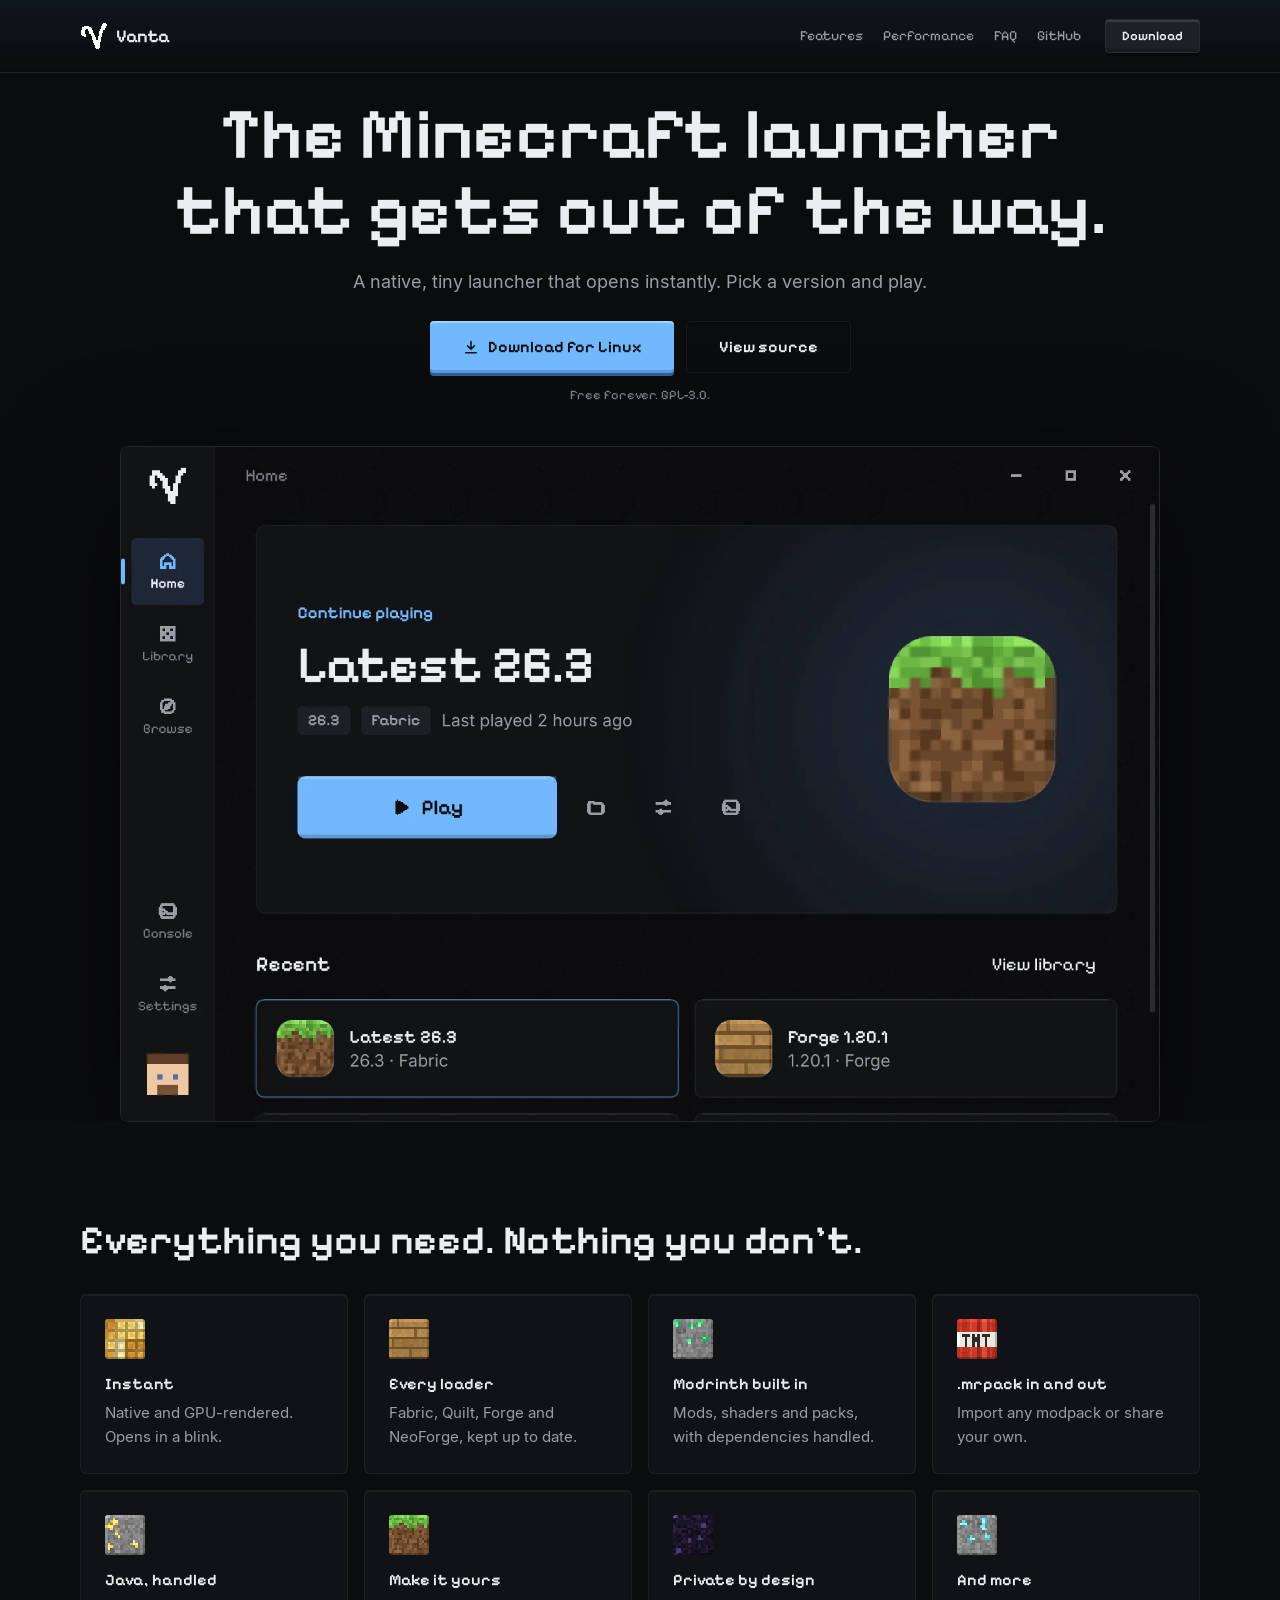
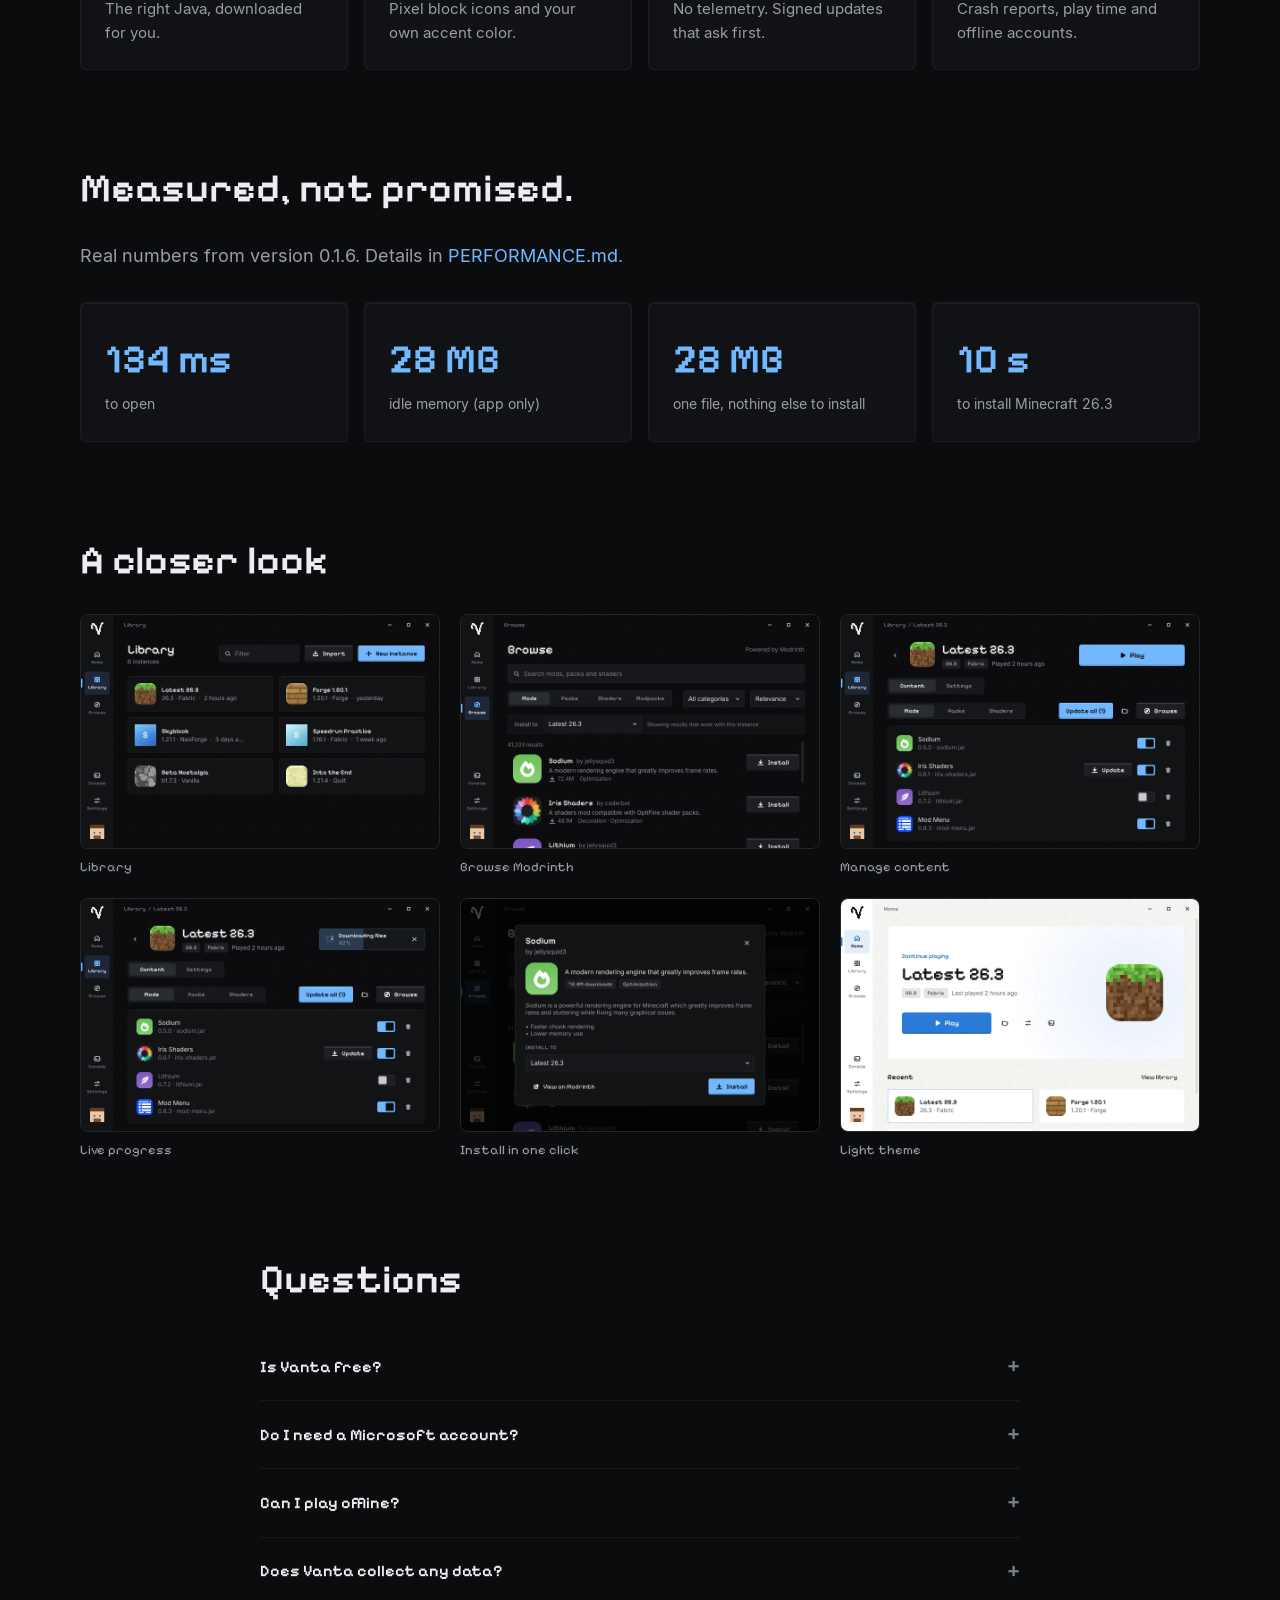
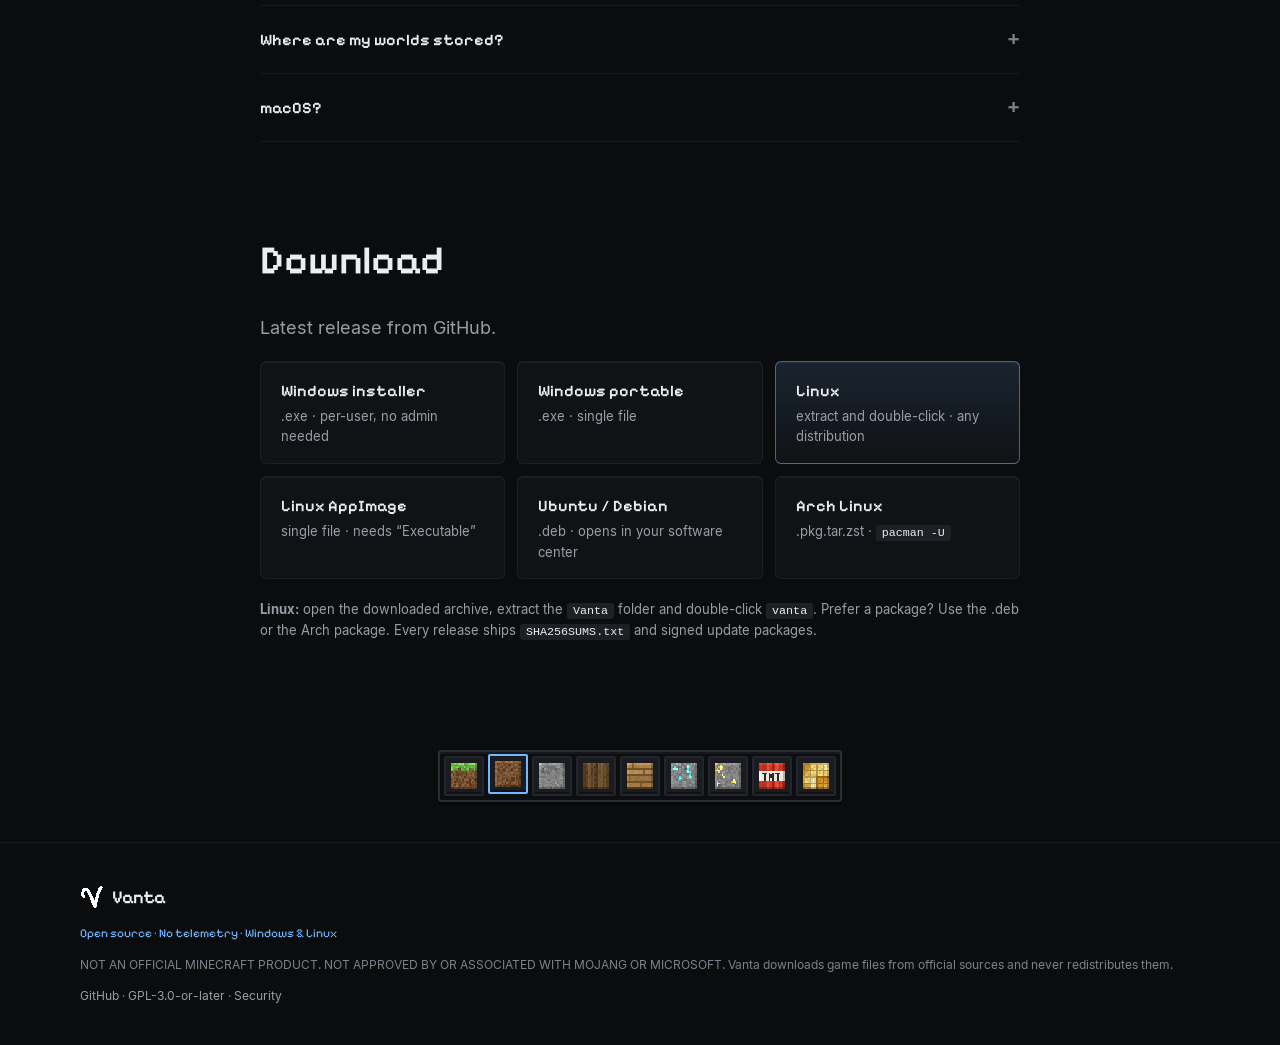
==== commit 5fb79f66: "docs(web): refresh screenshots" ====
--- a/web/index.html
+++ b/web/index.html
@@ -7,9 +7,9 @@
   <meta name="description" content="Vanta is a free, open-source launcher for Minecraft: Java Edition. Native, tiny, instant. Fabric, Quilt, Forge, NeoForge and Modrinth built in. No telemetry.">
   <meta name="theme-color" content="#0b0c0e">
   <link rel="canonical" href="https://getvanta.xyz/">
-  <link rel="icon" href="favicon.ico?v=0.1.8b" sizes="any">
-  <link rel="icon" href="assets/favicon-32.png?v=0.1.8b" sizes="32x32" type="image/png">
-  <link rel="apple-touch-icon" href="assets/apple-touch-icon.png?v=0.1.8b">
+  <link rel="icon" href="favicon.ico?v=0.1.11a" sizes="any">
+  <link rel="icon" href="assets/favicon-32.png?v=0.1.11a" sizes="32x32" type="image/png">
+  <link rel="apple-touch-icon" href="assets/apple-touch-icon.png?v=0.1.11a">
   <meta property="og:site_name" content="Vanta">
   <meta property="og:title" content="Vanta — the Minecraft launcher that gets out of the way">
   <meta property="og:description" content="Free, open-source and tiny. Fabric, Forge, NeoForge and Quilt, Modrinth mods and modpacks, and Java handled for you. Windows and Linux, no telemetry.">
@@ -32,15 +32,15 @@
     if ("scrollRestoration" in history) history.scrollRestoration = "manual";
     if (!location.hash) window.scrollTo(0, 0);
   </script>
-  <link rel="stylesheet" href="assets/tokens.css?v=0.1.8b">
-  <link rel="stylesheet" href="assets/site.css?v=0.1.8b">
+  <link rel="stylesheet" href="assets/tokens.css?v=0.1.11a">
+  <link rel="stylesheet" href="assets/site.css?v=0.1.11a">
 </head>
 <body>
   <a class="skip" href="#main">Skip to content</a>
   <header class="nav">
     <div class="wrap nav-inner">
       <a class="brand" href="#" aria-label="Vanta home">
-        <img class="pixel" src="assets/logo-px.png?v=0.1.8b" width="28" height="28" alt="">
+        <img class="pixel" src="assets/logo-px.png?v=0.1.11a" width="28" height="28" alt="">
         <span>Vanta</span>
       </a>
       <nav id="site-nav" aria-label="Primary">
@@ -71,7 +71,7 @@
         </div>
         <p class="hint reveal" id="download-hint">Free forever. GPL-3.0.</p>
         <figure class="shot reveal">
-          <img src="assets/screenshots/home.webp?v=0.1.8b" width="800" height="520" alt="The Vanta home screen showing the featured instance and a Play button" fetchpriority="high">
+          <img src="assets/screenshots/home.webp?v=0.1.11a" width="800" height="520" alt="The Vanta home screen showing the featured instance and a Play button" fetchpriority="high">
         </figure>
       </div>
     </section>
@@ -79,14 +79,14 @@
     <section id="features" class="wrap section">
       <h2 class="reveal">Everything you need. Nothing you don't.</h2>
       <div class="grid">
-        <article class="card reveal"><img class="ico pixel" src="assets/blocks/glowstone.png?v=0.1.8b" width="40" height="40" alt=""><h3>Instant</h3><p>Native and GPU-rendered. Opens in a blink.</p></article>
-        <article class="card reveal"><img class="ico pixel" src="assets/blocks/planks.png?v=0.1.8b" width="40" height="40" alt=""><h3>Every loader</h3><p>Fabric, Quilt, Forge and NeoForge, kept up to date.</p></article>
-        <article class="card reveal"><img class="ico pixel" src="assets/blocks/emerald_ore.png?v=0.1.8b" width="40" height="40" alt=""><h3>Modrinth built in</h3><p>Mods, shaders and packs, with dependencies handled.</p></article>
-        <article class="card reveal"><img class="ico pixel" src="assets/blocks/tnt.png?v=0.1.8b" width="40" height="40" alt=""><h3>.mrpack in and out</h3><p>Import any modpack or share your own.</p></article>
-        <article class="card reveal"><img class="ico pixel" src="assets/blocks/gold_ore.png?v=0.1.8b" width="40" height="40" alt=""><h3>Java, handled</h3><p>The right Java, downloaded for you.</p></article>
-        <article class="card reveal"><img class="ico pixel" src="assets/blocks/grass.png?v=0.1.8b" width="40" height="40" alt=""><h3>Make it yours</h3><p>Pixel block icons and your own accent color.</p></article>
-        <article class="card reveal"><img class="ico pixel" src="assets/blocks/obsidian.png?v=0.1.8b" width="40" height="40" alt=""><h3>Private by design</h3><p>No telemetry. Signed updates that ask first.</p></article>
-        <article class="card reveal"><img class="ico pixel" src="assets/blocks/diamond_ore.png?v=0.1.8b" width="40" height="40" alt=""><h3>And more</h3><p>Crash reports, play time and offline accounts.</p></article>
+        <article class="card reveal"><img class="ico pixel" src="assets/blocks/glowstone.png?v=0.1.11a" width="40" height="40" alt=""><h3>Instant</h3><p>Native and GPU-rendered. Opens in a blink.</p></article>
+        <article class="card reveal"><img class="ico pixel" src="assets/blocks/planks.png?v=0.1.11a" width="40" height="40" alt=""><h3>Every loader</h3><p>Fabric, Quilt, Forge and NeoForge, kept up to date.</p></article>
+        <article class="card reveal"><img class="ico pixel" src="assets/blocks/emerald_ore.png?v=0.1.11a" width="40" height="40" alt=""><h3>Modrinth built in</h3><p>Mods, shaders and packs, with dependencies handled.</p></article>
+        <article class="card reveal"><img class="ico pixel" src="assets/blocks/tnt.png?v=0.1.11a" width="40" height="40" alt=""><h3>.mrpack in and out</h3><p>Import any modpack or share your own.</p></article>
+        <article class="card reveal"><img class="ico pixel" src="assets/blocks/gold_ore.png?v=0.1.11a" width="40" height="40" alt=""><h3>Java, handled</h3><p>The right Java, downloaded for you.</p></article>
+        <article class="card reveal"><img class="ico pixel" src="assets/blocks/grass.png?v=0.1.11a" width="40" height="40" alt=""><h3>Make it yours</h3><p>Pixel block icons and your own accent color.</p></article>
+        <article class="card reveal"><img class="ico pixel" src="assets/blocks/obsidian.png?v=0.1.11a" width="40" height="40" alt=""><h3>Private by design</h3><p>No telemetry. Signed updates that ask first.</p></article>
+        <article class="card reveal"><img class="ico pixel" src="assets/blocks/diamond_ore.png?v=0.1.11a" width="40" height="40" alt=""><h3>And more</h3><p>Crash reports, play time and offline accounts.</p></article>
       </div>
     </section>
 
@@ -106,12 +106,12 @@
     <section class="wrap section">
       <h2 class="reveal">A closer look</h2>
       <div class="gallery reveal">
-        <figure><img src="assets/screenshots/library.webp?v=0.1.8b" width="800" height="520" loading="lazy" alt="Library with instance cards"><figcaption>Library</figcaption></figure>
-        <figure><img src="assets/screenshots/browse.webp?v=0.1.8b" width="800" height="520" loading="lazy" alt="Browsing mods from Modrinth"><figcaption>Browse Modrinth</figcaption></figure>
-        <figure><img src="assets/screenshots/instance.webp?v=0.1.8b" width="800" height="520" loading="lazy" alt="Instance page with installed mods"><figcaption>Manage content</figcaption></figure>
-        <figure><img src="assets/screenshots/launching.webp?v=0.1.8b" width="800" height="520" loading="lazy" alt="Play button filling with live download progress"><figcaption>Live progress</figcaption></figure>
-        <figure><img src="assets/screenshots/project.webp?v=0.1.8b" width="800" height="520" loading="lazy" alt="Mod details inside Vanta"><figcaption>Install in one click</figcaption></figure>
-        <figure><img src="assets/screenshots/home-light.webp?v=0.1.8b" width="800" height="520" loading="lazy" alt="Vanta in the light theme"><figcaption>Light theme</figcaption></figure>
+        <figure><img src="assets/screenshots/library.webp?v=0.1.11a" width="800" height="520" loading="lazy" alt="Library with instance cards"><figcaption>Library</figcaption></figure>
+        <figure><img src="assets/screenshots/browse.webp?v=0.1.11a" width="800" height="520" loading="lazy" alt="Browsing mods from Modrinth"><figcaption>Browse Modrinth</figcaption></figure>
+        <figure><img src="assets/screenshots/instance.webp?v=0.1.11a" width="800" height="520" loading="lazy" alt="Instance page with installed mods"><figcaption>Manage content</figcaption></figure>
+        <figure><img src="assets/screenshots/launching.webp?v=0.1.11a" width="800" height="520" loading="lazy" alt="Play button filling with live download progress"><figcaption>Live progress</figcaption></figure>
+        <figure><img src="assets/screenshots/project.webp?v=0.1.11a" width="800" height="520" loading="lazy" alt="Mod details inside Vanta"><figcaption>Install in one click</figcaption></figure>
+        <figure><img src="assets/screenshots/home-light.webp?v=0.1.11a" width="800" height="520" loading="lazy" alt="Vanta in the light theme"><figcaption>Light theme</figcaption></figure>
       </div>
     </section>
 
@@ -142,27 +142,27 @@
     </section>
     <div class="wrap hotbar-end">
       <div class="hotbar reveal" aria-hidden="true">
-        <span class="slot on"><img class="pixel" src="assets/blocks/grass.png?v=0.1.8b" width="16" height="16" alt=""></span>
-        <span class="slot"><img class="pixel" src="assets/blocks/dirt.png?v=0.1.8b" width="16" height="16" alt=""></span>
-        <span class="slot"><img class="pixel" src="assets/blocks/stone.png?v=0.1.8b" width="16" height="16" alt=""></span>
-        <span class="slot"><img class="pixel" src="assets/blocks/oak_log.png?v=0.1.8b" width="16" height="16" alt=""></span>
-        <span class="slot"><img class="pixel" src="assets/blocks/planks.png?v=0.1.8b" width="16" height="16" alt=""></span>
-        <span class="slot"><img class="pixel" src="assets/blocks/diamond_ore.png?v=0.1.8b" width="16" height="16" alt=""></span>
-        <span class="slot"><img class="pixel" src="assets/blocks/gold_ore.png?v=0.1.8b" width="16" height="16" alt=""></span>
-        <span class="slot"><img class="pixel" src="assets/blocks/tnt.png?v=0.1.8b" width="16" height="16" alt=""></span>
-        <span class="slot"><img class="pixel" src="assets/blocks/glowstone.png?v=0.1.8b" width="16" height="16" alt=""></span>
+        <span class="slot on"><img class="pixel" src="assets/blocks/grass.png?v=0.1.11a" width="16" height="16" alt=""></span>
+        <span class="slot"><img class="pixel" src="assets/blocks/dirt.png?v=0.1.11a" width="16" height="16" alt=""></span>
+        <span class="slot"><img class="pixel" src="assets/blocks/stone.png?v=0.1.11a" width="16" height="16" alt=""></span>
+        <span class="slot"><img class="pixel" src="assets/blocks/oak_log.png?v=0.1.11a" width="16" height="16" alt=""></span>
+        <span class="slot"><img class="pixel" src="assets/blocks/planks.png?v=0.1.11a" width="16" height="16" alt=""></span>
+        <span class="slot"><img class="pixel" src="assets/blocks/diamond_ore.png?v=0.1.11a" width="16" height="16" alt=""></span>
+        <span class="slot"><img class="pixel" src="assets/blocks/gold_ore.png?v=0.1.11a" width="16" height="16" alt=""></span>
+        <span class="slot"><img class="pixel" src="assets/blocks/tnt.png?v=0.1.11a" width="16" height="16" alt=""></span>
+        <span class="slot"><img class="pixel" src="assets/blocks/glowstone.png?v=0.1.11a" width="16" height="16" alt=""></span>
       </div>
     </div>
   </main>
 
   <footer class="footer">
     <div class="wrap footer-inner">
-      <div class="brand"><img class="pixel" src="assets/logo-px.png?v=0.1.8b" width="24" height="24" alt=""><span>Vanta</span></div>
+      <div class="brand"><img class="pixel" src="assets/logo-px.png?v=0.1.11a" width="24" height="24" alt=""><span>Vanta</span></div>
       <p class="footer-tag">Open source · No telemetry · Windows &amp; Linux</p>
       <p>NOT AN OFFICIAL MINECRAFT PRODUCT. NOT APPROVED BY OR ASSOCIATED WITH MOJANG OR MICROSOFT. Vanta downloads game files from official sources and never redistributes them.</p>
       <p><a href="https://github.com/Inpriv/vanta">GitHub</a> · <a href="https://github.com/Inpriv/vanta/blob/main/LICENSE">GPL-3.0-or-later</a> · <a href="https://github.com/Inpriv/vanta/blob/main/SECURITY.md">Security</a></p>
     </div>
   </footer>
-  <script src="assets/site.js?v=0.1.8b" defer></script>
+  <script src="assets/site.js?v=0.1.11a" defer></script>
 </body>
 </html>
